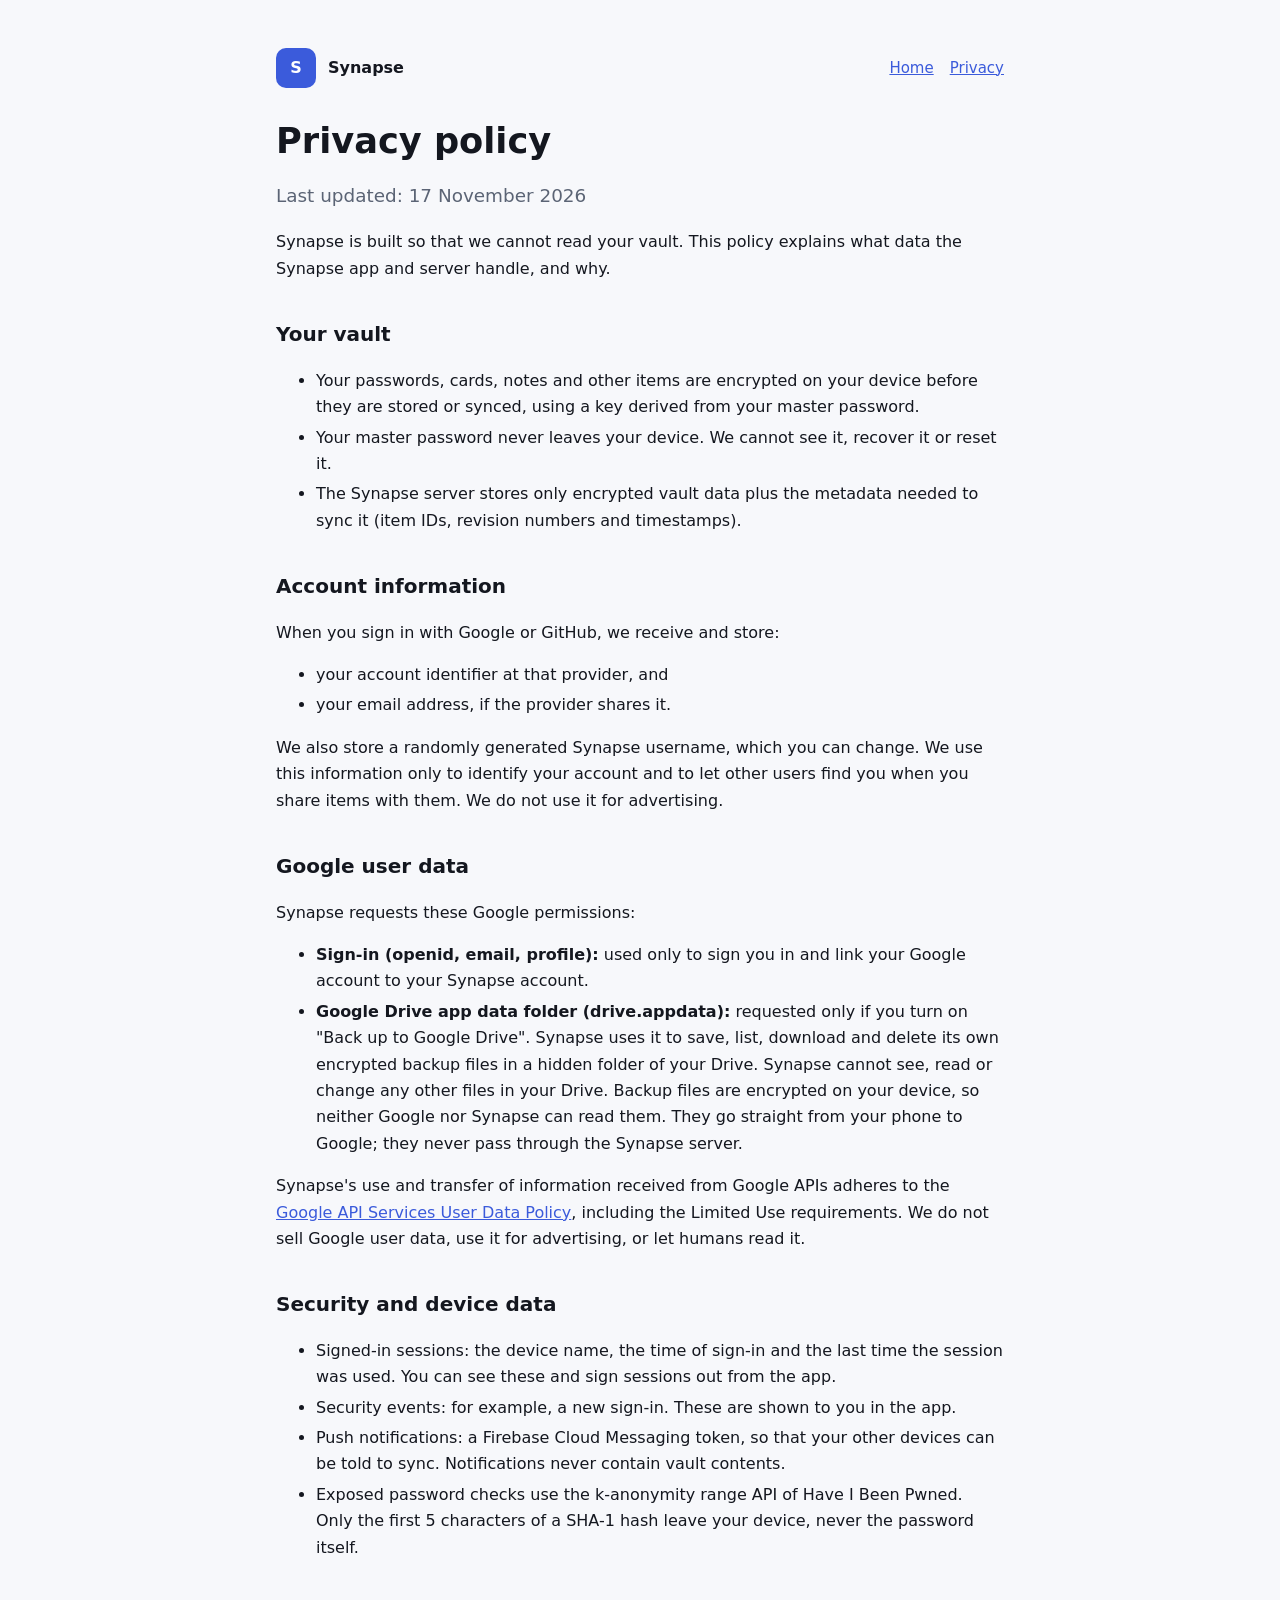
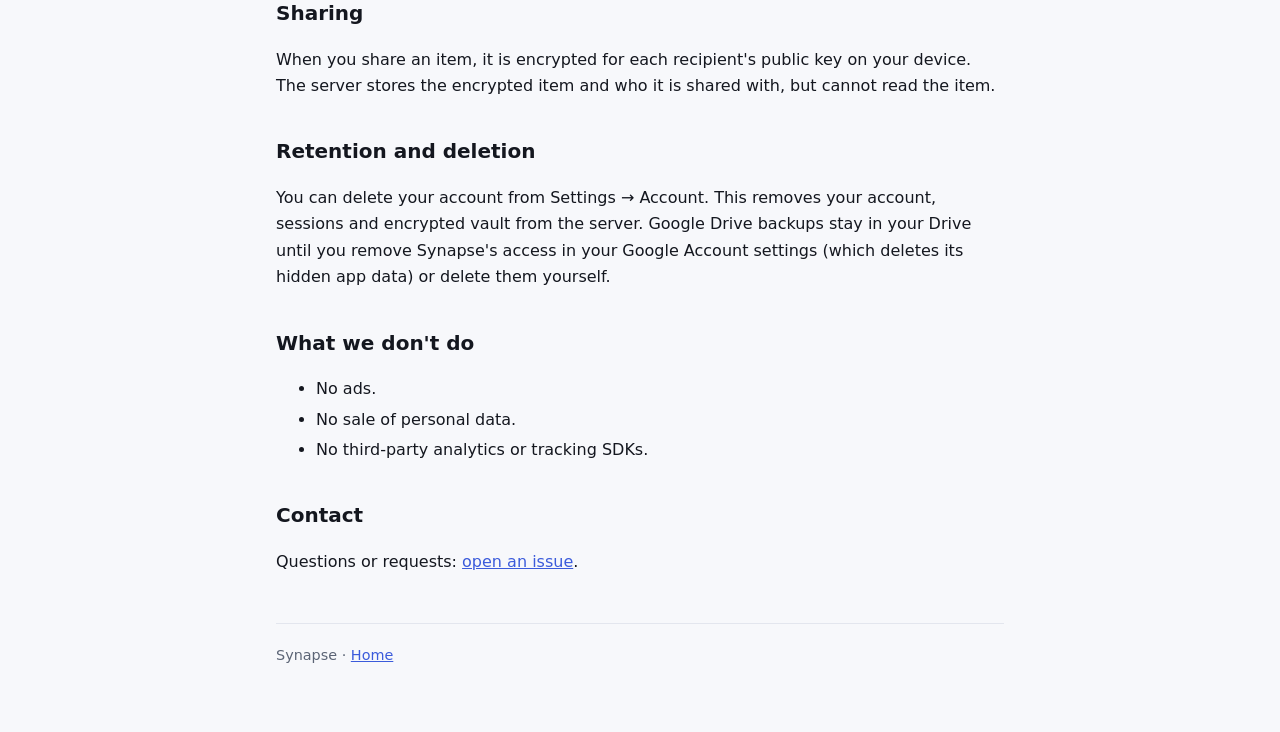
==== privacy.html @ 51a91ef7 "Synapse homepage and privacy policy" ====
<!doctype html><html lang="en"><head><meta charset="utf-8"><meta name="viewport" content="width=device-width,initial-scale=1">
<title>Synapse Privacy Policy</title><meta name="description" content="How Synapse handles your data.">
<link rel="stylesheet" href="style.css"></head><body><main>
<header><div class="logo">S</div><strong>Synapse</strong><nav><a href="./">Home</a><a href="privacy.html">Privacy</a></nav></header>
<h1>Privacy policy</h1>
<p class="lead">Last updated: 17 November 2026</p>
<p>Synapse is built so that we cannot read your vault. This policy explains what data the Synapse app and server handle, and why.</p>

<h2>Your vault</h2>
<ul>
<li>Your passwords, cards, notes and other items are encrypted on your device before they are stored or synced, using a key derived from your master password.</li>
<li>Your master password never leaves your device. We cannot see it, recover it or reset it.</li>
<li>The Synapse server stores only encrypted vault data plus the metadata needed to sync it (item IDs, revision numbers and timestamps).</li>
</ul>

<h2>Account information</h2>
<p>When you sign in with Google or GitHub, we receive and store:</p>
<ul>
<li>your account identifier at that provider, and</li>
<li>your email address, if the provider shares it.</li>
</ul>
<p>We also store a randomly generated Synapse username, which you can change. We use this information only to identify your account and to let other users find you when you share items with them. We do not use it for advertising.</p>

<h2>Google user data</h2>
<p>Synapse requests these Google permissions:</p>
<ul>
<li><strong>Sign-in (openid, email, profile):</strong> used only to sign you in and link your Google account to your Synapse account.</li>
<li><strong>Google Drive app data folder (drive.appdata):</strong> requested only if you turn on "Back up to Google Drive". Synapse uses it to save, list, download and delete its own encrypted backup files in a hidden folder of your Drive. Synapse cannot see, read or change any other files in your Drive. Backup files are encrypted on your device, so neither Google nor Synapse can read them. They go straight from your phone to Google; they never pass through the Synapse server.</li>
</ul>
<p>Synapse's use and transfer of information received from Google APIs adheres to the <a href="https://developers.google.com/terms/api-services-user-data-policy">Google API Services User Data Policy</a>, including the Limited Use requirements. We do not sell Google user data, use it for advertising, or let humans read it.</p>

<h2>Security and device data</h2>
<ul>
<li>Signed-in sessions: the device name, the time of sign-in and the last time the session was used. You can see these and sign sessions out from the app.</li>
<li>Security events: for example, a new sign-in. These are shown to you in the app.</li>
<li>Push notifications: a Firebase Cloud Messaging token, so that your other devices can be told to sync. Notifications never contain vault contents.</li>
<li>Exposed password checks use the k-anonymity range API of Have I Been Pwned. Only the first 5 characters of a SHA-1 hash leave your device, never the password itself.</li>
</ul>

<h2>Sharing</h2>
<p>When you share an item, it is encrypted for each recipient's public key on your device. The server stores the encrypted item and who it is shared with, but cannot read the item.</p>

<h2>Retention and deletion</h2>
<p>You can delete your account from Settings → Account. This removes your account, sessions and encrypted vault from the server. Google Drive backups stay in your Drive until you remove Synapse's access in your Google Account settings (which deletes its hidden app data) or delete them yourself.</p>

<h2>What we don't do</h2>
<ul>
<li>No ads.</li>
<li>No sale of personal data.</li>
<li>No third-party analytics or tracking SDKs.</li>
</ul>

<h2>Contact</h2>
<p>Questions or requests: <a href="https://github.com/anuragjh/synapse-app/issues">open an issue</a>.</p>
<footer>Synapse · <a href="./">Home</a></footer>
</main></body></html>
---- style.css ----
:root{--bg:#f7f8fb;--fg:#14171f;--muted:#5b6475;--card:#fff;--line:#e3e6ee;--accent:#3b5bdb}
@media (prefers-color-scheme:dark){:root{--bg:#0f1218;--fg:#e8ebf2;--muted:#9aa3b5;--card:#171b23;--line:#262c38;--accent:#91a7ff}}
*{box-sizing:border-box}body{margin:0;background:var(--bg);color:var(--fg);font:16px/1.65 system-ui,-apple-system,"Segoe UI",Roboto,sans-serif}
main{max-width:760px;margin:0 auto;padding:48px 16px 64px}a{color:var(--accent)}
header{display:flex;align-items:center;gap:12px;margin-bottom:32px}header .logo{width:40px;height:40px;border-radius:10px;background:var(--accent);color:#fff;display:grid;place-items:center;font-weight:700}
header nav{margin-left:auto;display:flex;gap:16px;font-size:15px}
h1{font-size:2.2rem;line-height:1.2;margin:0 0 12px}h2{margin-top:36px;font-size:1.25rem}
.lead{font-size:1.15rem;color:var(--muted)}.grid{display:grid;grid-template-columns:repeat(auto-fit,minmax(220px,1fr));gap:12px;margin:28px 0}
.card{background:var(--card);border:1px solid var(--line);border-radius:14px;padding:18px}.card h3{margin:0 0 6px;font-size:1rem}.card p{margin:0;color:var(--muted);font-size:.95rem}
footer{margin-top:48px;padding-top:20px;border-top:1px solid var(--line);color:var(--muted);font-size:.9rem}
li{margin:4px 0}
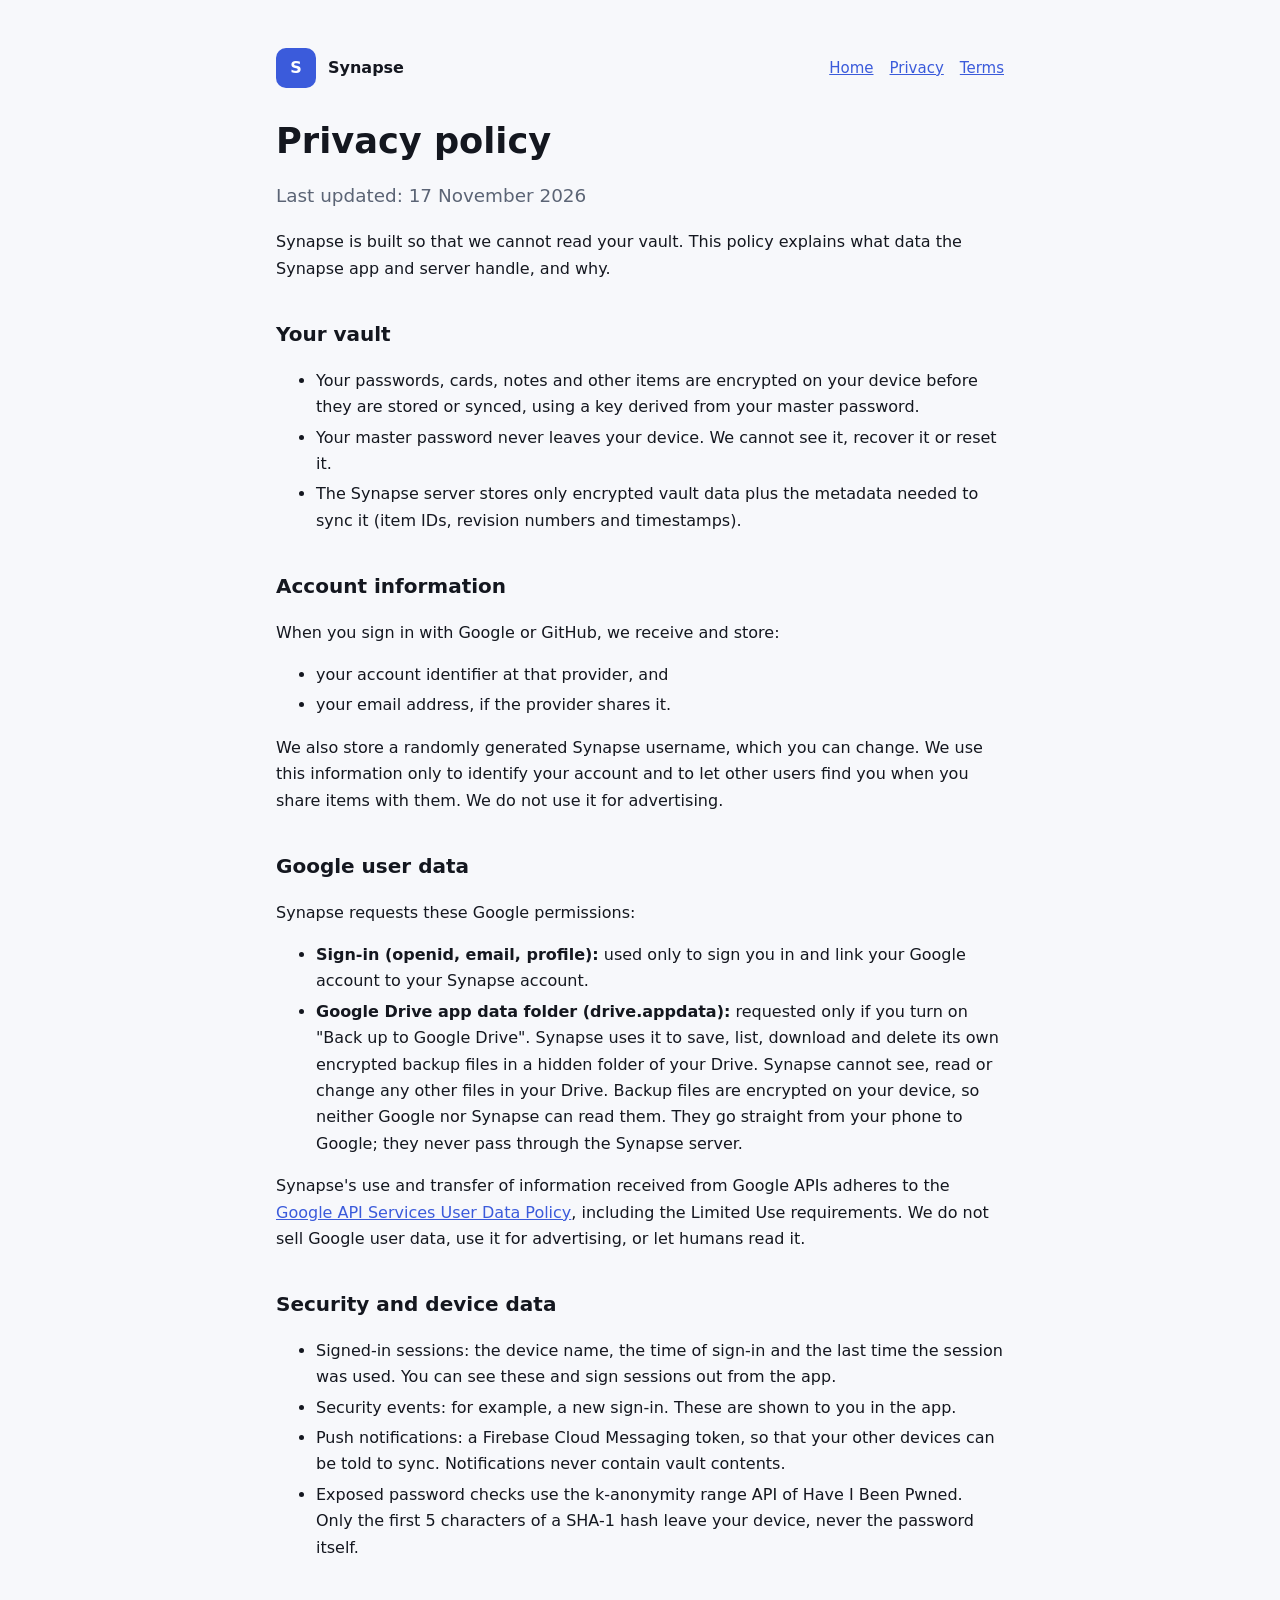
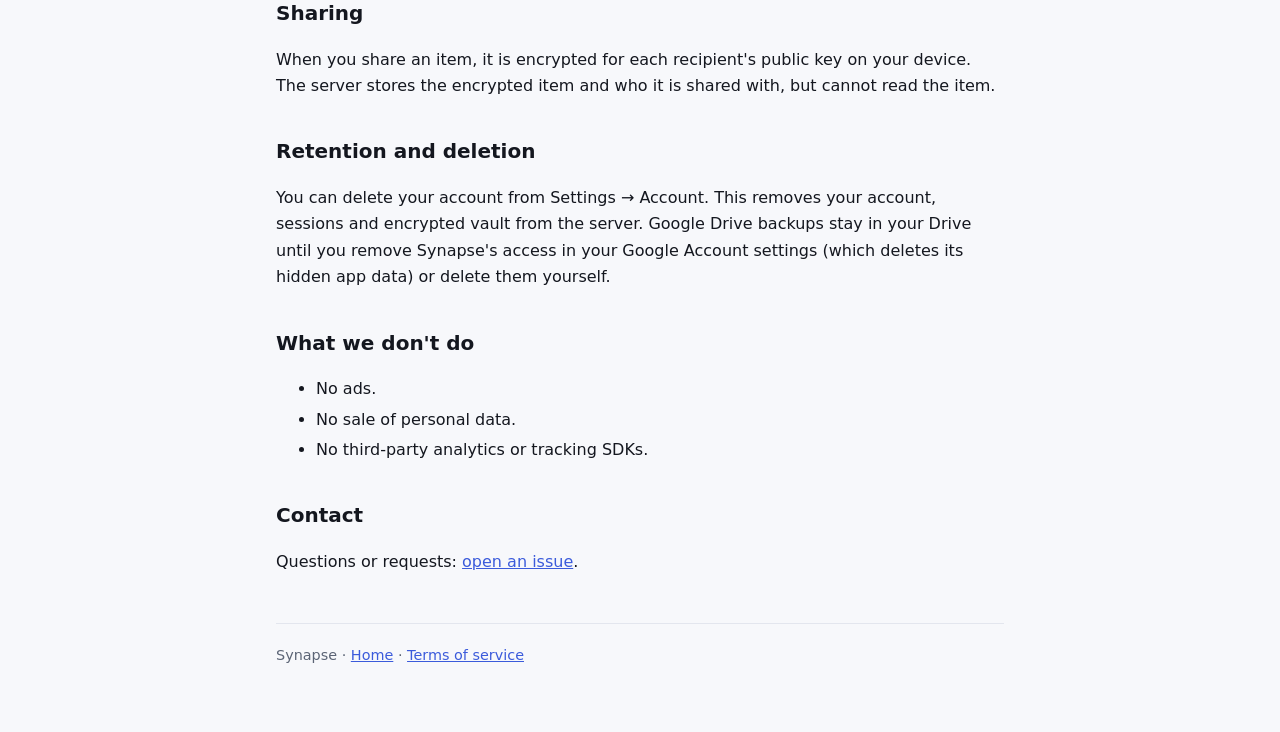
==== commit 20ca3d8f: "Add terms of service" ====
--- a/privacy.html
+++ b/privacy.html
@@ -1,7 +1,7 @@
 <!doctype html><html lang="en"><head><meta charset="utf-8"><meta name="viewport" content="width=device-width,initial-scale=1">
 <title>Synapse Privacy Policy</title><meta name="description" content="How Synapse handles your data.">
 <link rel="stylesheet" href="style.css"></head><body><main>
-<header><div class="logo">S</div><strong>Synapse</strong><nav><a href="./">Home</a><a href="privacy.html">Privacy</a></nav></header>
+<header><div class="logo">S</div><strong>Synapse</strong><nav><a href="./">Home</a><a href="privacy.html">Privacy</a><a href="terms.html">Terms</a></nav></header>
 <h1>Privacy policy</h1>
 <p class="lead">Last updated: 17 November 2026</p>
 <p>Synapse is built so that we cannot read your vault. This policy explains what data the Synapse app and server handle, and why.</p>
@@ -52,5 +52,5 @@
 
 <h2>Contact</h2>
 <p>Questions or requests: <a href="https://github.com/anuragjh/synapse-app/issues">open an issue</a>.</p>
-<footer>Synapse · <a href="./">Home</a></footer>
+<footer>Synapse · <a href="./">Home</a> · <a href="terms.html">Terms of service</a></footer>
 </main></body></html>
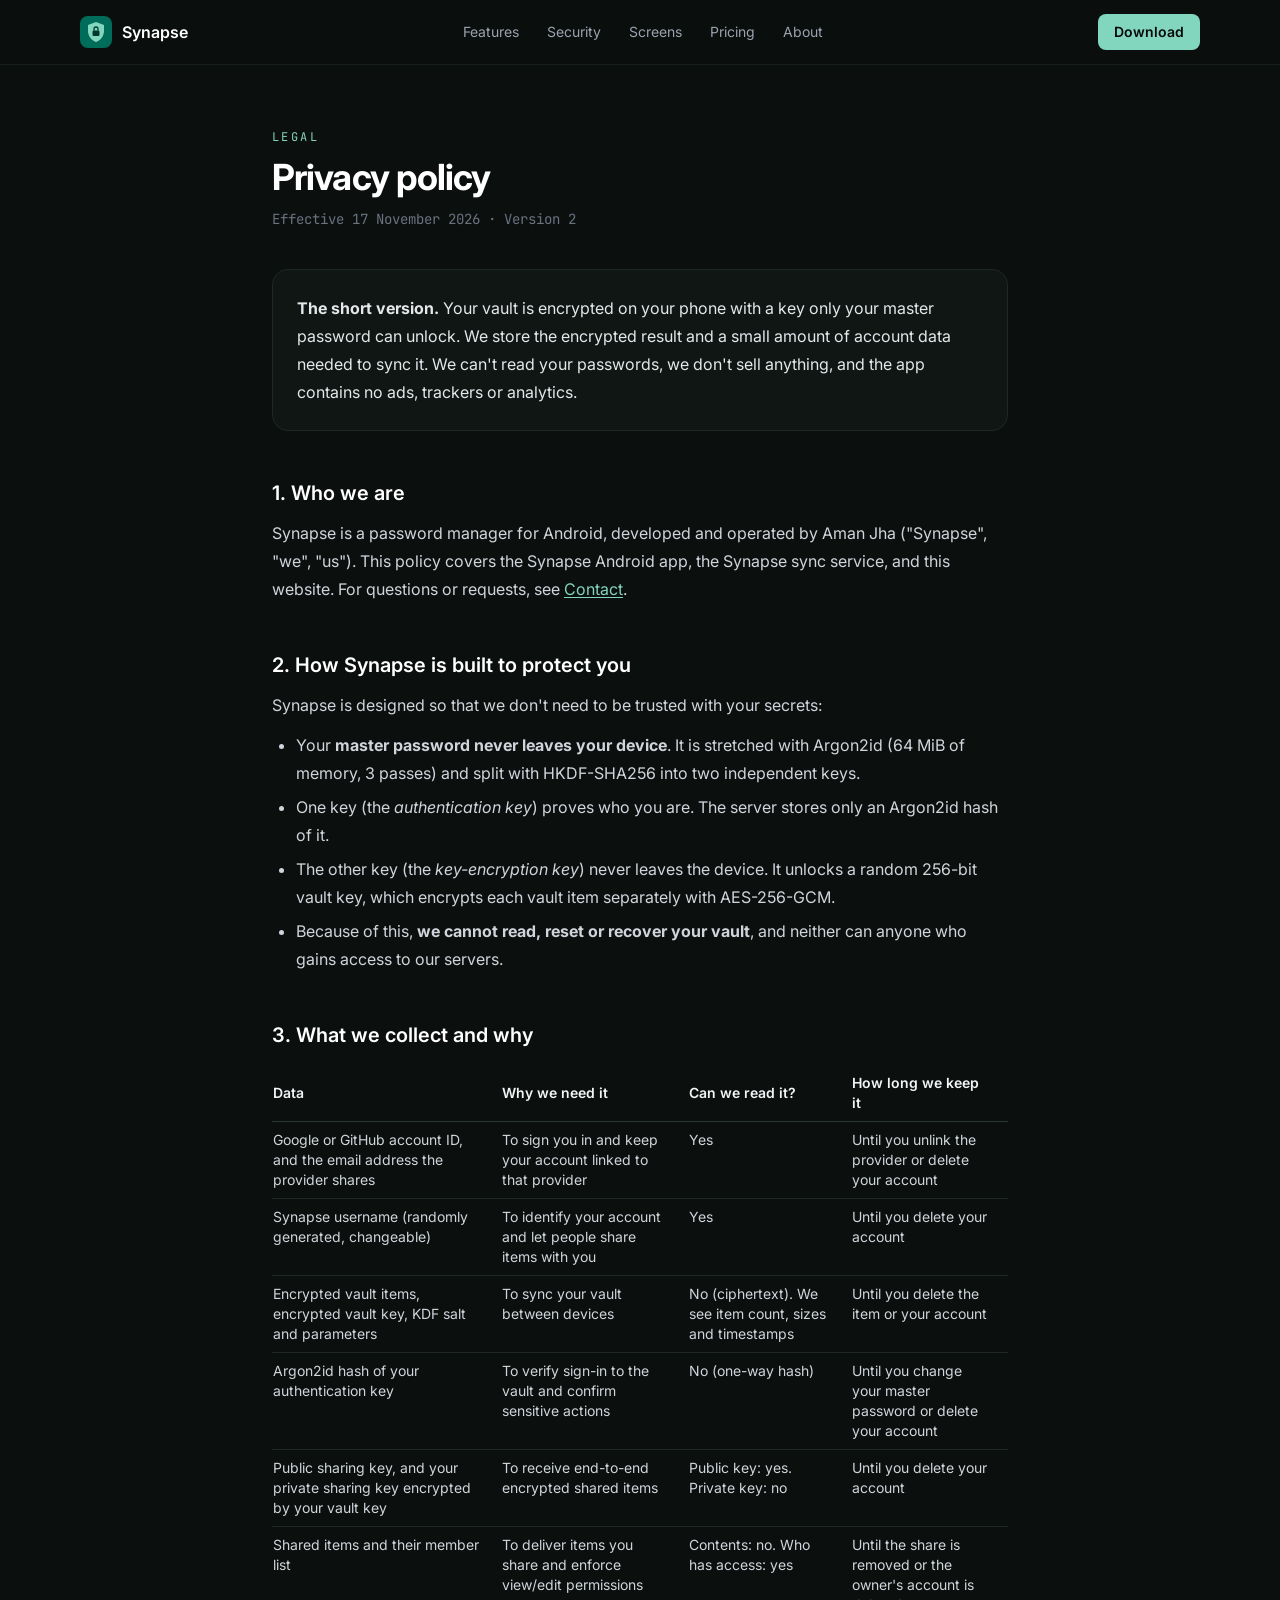
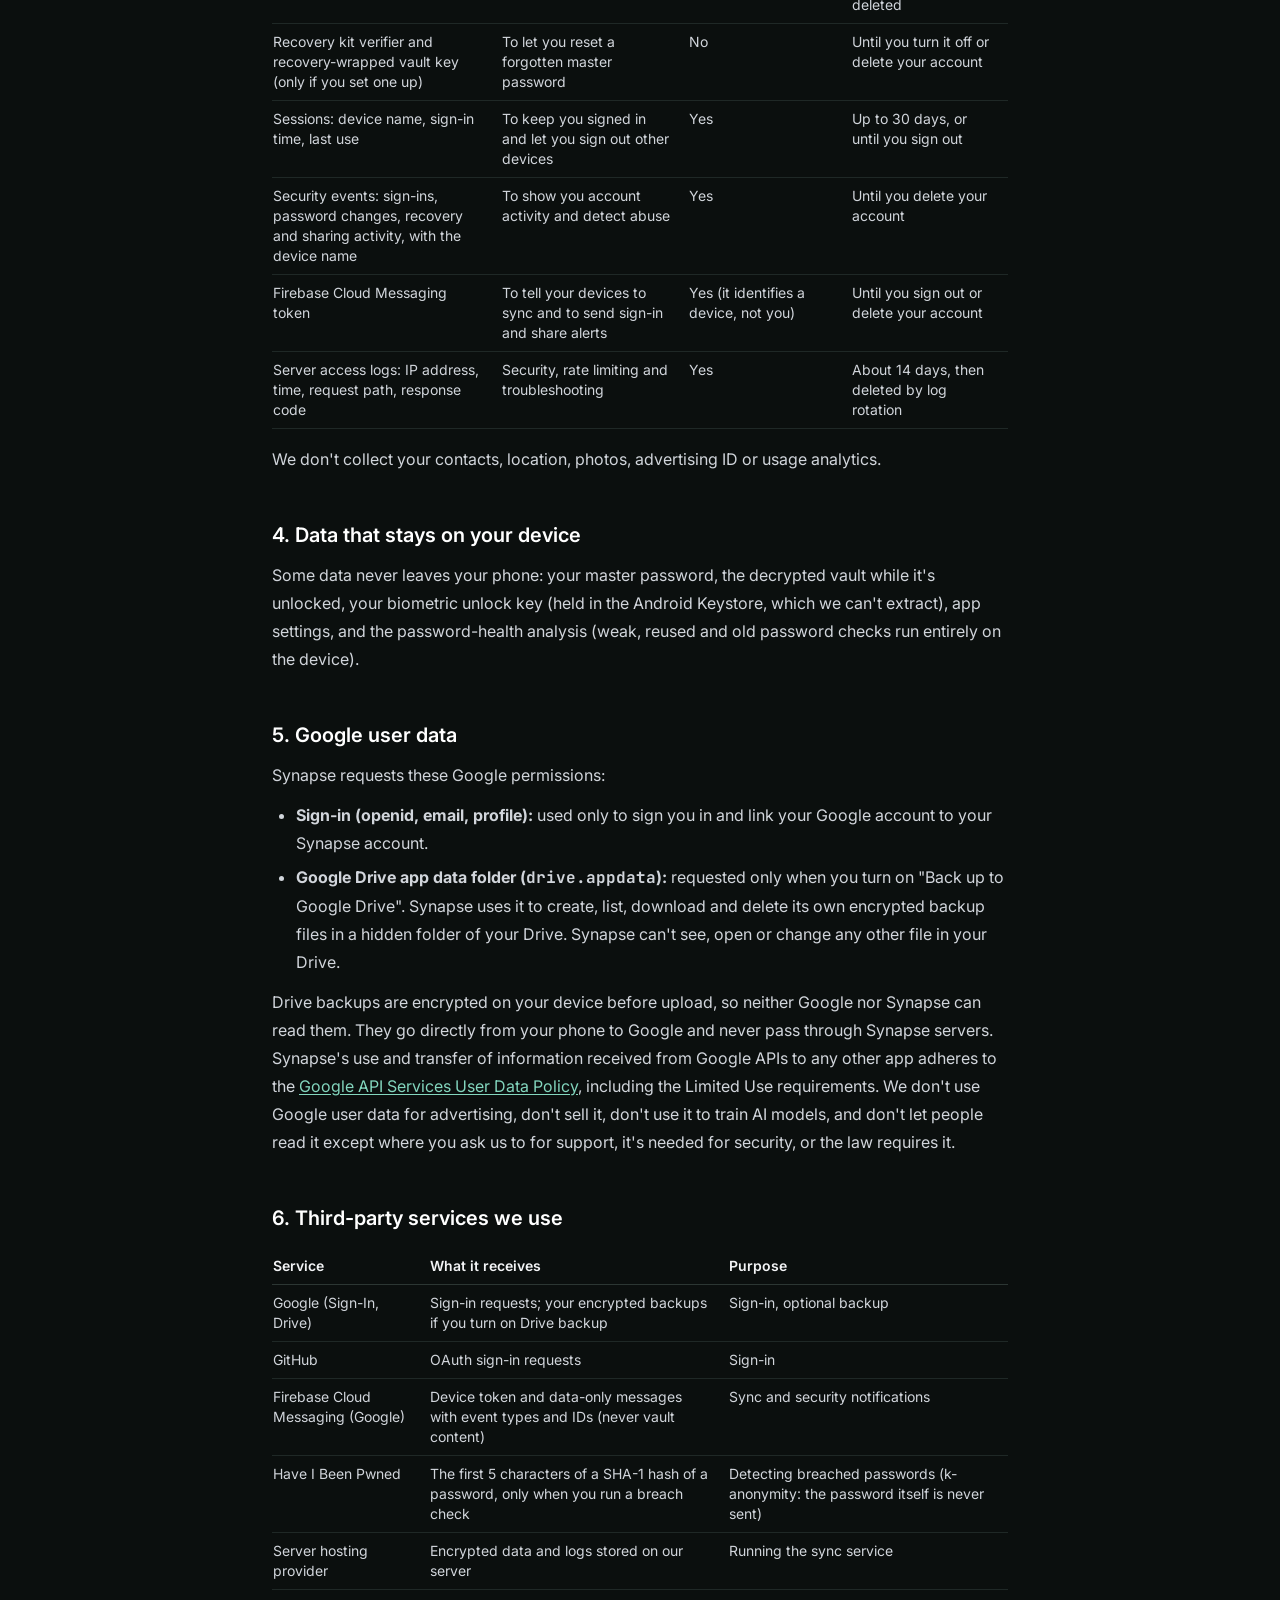
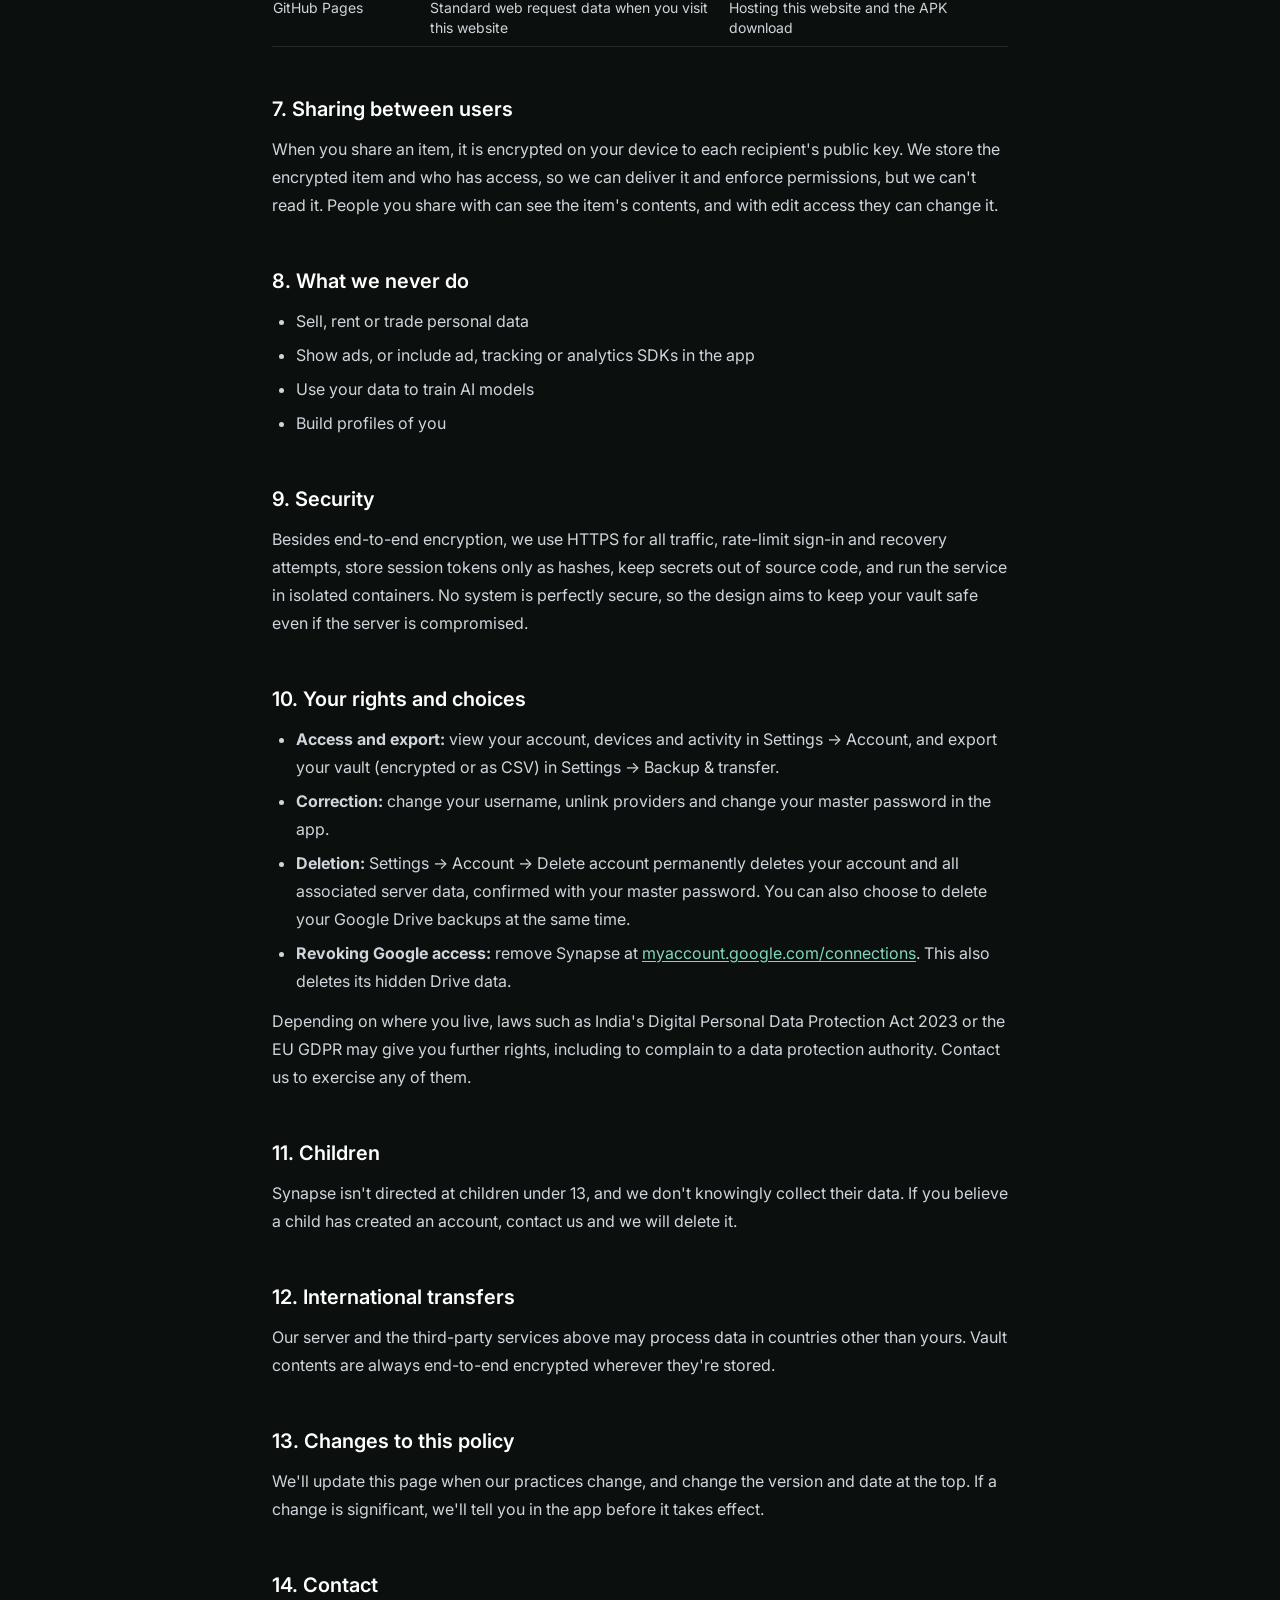
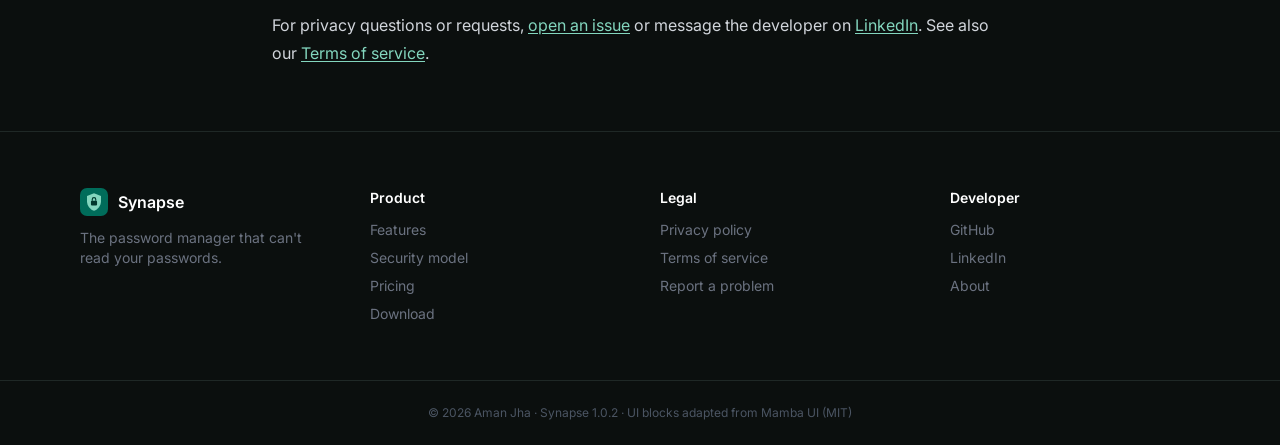
==== commit 46116790: "Redesign site: features, security model, screenshots, pricing, about; detailed privacy and terms" ====
--- a/privacy.html
+++ b/privacy.html
@@ -1,56 +1,153 @@
-<!doctype html><html lang="en"><head><meta charset="utf-8"><meta name="viewport" content="width=device-width,initial-scale=1">
-<title>Synapse Privacy Policy</title><meta name="description" content="How Synapse handles your data.">
-<link rel="stylesheet" href="style.css"></head><body><main>
-<header><div class="logo">S</div><strong>Synapse</strong><nav><a href="./">Home</a><a href="privacy.html">Privacy</a><a href="terms.html">Terms</a></nav></header>
-<h1>Privacy policy</h1>
-<p class="lead">Last updated: 17 November 2026</p>
-<p>Synapse is built so that we cannot read your vault. This policy explains what data the Synapse app and server handle, and why.</p>
+<!doctype html>
+<html lang="en" class="scroll-smooth">
+<head>
+<meta charset="utf-8">
+<meta name="viewport" content="width=device-width,initial-scale=1">
+<title>Privacy policy · Synapse</title>
+<meta name="description" content="How the Synapse password manager handles your data: what we store, what we can never see, Google user data, retention and your rights.">
+<meta property="og:title" content="Synapse password manager">
+<meta property="og:description" content="Zero-knowledge, end-to-end encrypted, and free. Your vault is locked with a key only you hold.">
+<meta property="og:image" content="https://anuragjh.github.io/synapse-app/assets/screens/home-dark.webp">
+<meta name="theme-color" content="#0b0f0e">
+<link rel="icon" href="assets/favicon.svg" type="image/svg+xml">
+<link rel="preconnect" href="https://fonts.googleapis.com"><link rel="preconnect" href="https://fonts.gstatic.com" crossorigin>
+<link href="https://fonts.googleapis.com/css2?family=Inter:wght@400;500;600;700;800&family=JetBrains+Mono:wght@400;500&display=swap" rel="stylesheet">
+<link rel="stylesheet" href="assets/site.css">
+</head>
+<body class="bg-ink-900 text-gray-200 font-sans antialiased">
+<!-- Header -->
+<header class="sticky top-0 z-40 border-b border-ink-700/70 bg-ink-900/85 backdrop-blur">
+  <div class="mx-auto flex h-16 max-w-6xl items-center justify-between px-4">
+    <a href="./" class="flex items-center gap-2.5 font-semibold text-white">
+      <img src="assets/favicon.svg" alt="" class="h-8 w-8"> Synapse
+    </a>
+    <nav class="hidden items-center gap-7 text-sm text-gray-400 md:flex">
+      <a href="./#features" class="hover:text-white">Features</a>
+      <a href="./#security" class="hover:text-white">Security</a>
+      <a href="./#screens" class="hover:text-white">Screens</a>
+      <a href="./#pricing" class="hover:text-white">Pricing</a>
+      <a href="./#about" class="hover:text-white">About</a>
+    </nav>
+    <a href="./#download" class="rounded-lg bg-brand-300 px-4 py-2 text-sm font-semibold text-ink-950 hover:bg-brand-200">Download</a>
+  </div>
+</header>
+<main class="mx-auto max-w-3xl px-4 py-16">
+<!-- title: Privacy policy · Synapse -->
+<!-- description: How the Synapse password manager handles your data: what we store, what we can never see, Google user data, retention and your rights. -->
+<p class="eyebrow">Legal</p>
+<h1 class="mt-3 text-4xl font-bold tracking-tight text-white">Privacy policy</h1>
+<p class="mt-3 font-mono text-sm text-gray-500">Effective 17 November 2026 · Version 2</p>
 
-<h2>Your vault</h2>
+<div class="prose-legal">
+<div class="card mt-10 p-6">
+<p class="!text-gray-200"><strong>The short version.</strong> Your vault is encrypted on your phone with a key only your master password can unlock. We store the encrypted result and a small amount of account data needed to sync it. We can't read your passwords, we don't sell anything, and the app contains no ads, trackers or analytics.</p>
+</div>
+
+<h2>1. Who we are</h2>
+<p>Synapse is a password manager for Android, developed and operated by Aman Jha ("Synapse", "we", "us"). This policy covers the Synapse Android app, the Synapse sync service, and this website. For questions or requests, see <a href="#contact">Contact</a>.</p>
+
+<h2>2. How Synapse is built to protect you</h2>
+<p>Synapse is designed so that we don't need to be trusted with your secrets:</p>
 <ul>
-<li>Your passwords, cards, notes and other items are encrypted on your device before they are stored or synced, using a key derived from your master password.</li>
-<li>Your master password never leaves your device. We cannot see it, recover it or reset it.</li>
-<li>The Synapse server stores only encrypted vault data plus the metadata needed to sync it (item IDs, revision numbers and timestamps).</li>
+<li>Your <strong>master password never leaves your device</strong>. It is stretched with Argon2id (64 MiB of memory, 3 passes) and split with HKDF-SHA256 into two independent keys.</li>
+<li>One key (the <em>authentication key</em>) proves who you are. The server stores only an Argon2id hash of it.</li>
+<li>The other key (the <em>key-encryption key</em>) never leaves the device. It unlocks a random 256-bit vault key, which encrypts each vault item separately with AES-256-GCM.</li>
+<li>Because of this, <strong>we cannot read, reset or recover your vault</strong>, and neither can anyone who gains access to our servers.</li>
 </ul>
 
-<h2>Account information</h2>
-<p>When you sign in with Google or GitHub, we receive and store:</p>
-<ul>
-<li>your account identifier at that provider, and</li>
-<li>your email address, if the provider shares it.</li>
-</ul>
-<p>We also store a randomly generated Synapse username, which you can change. We use this information only to identify your account and to let other users find you when you share items with them. We do not use it for advertising.</p>
+<h2>3. What we collect and why</h2>
+<table>
+<thead><tr><th>Data</th><th>Why we need it</th><th>Can we read it?</th><th>How long we keep it</th></tr></thead>
+<tbody>
+<tr><td>Google or GitHub account ID, and the email address the provider shares</td><td>To sign you in and keep your account linked to that provider</td><td>Yes</td><td>Until you unlink the provider or delete your account</td></tr>
+<tr><td>Synapse username (randomly generated, changeable)</td><td>To identify your account and let people share items with you</td><td>Yes</td><td>Until you delete your account</td></tr>
+<tr><td>Encrypted vault items, encrypted vault key, KDF salt and parameters</td><td>To sync your vault between devices</td><td>No (ciphertext). We see item count, sizes and timestamps</td><td>Until you delete the item or your account</td></tr>
+<tr><td>Argon2id hash of your authentication key</td><td>To verify sign-in to the vault and confirm sensitive actions</td><td>No (one-way hash)</td><td>Until you change your master password or delete your account</td></tr>
+<tr><td>Public sharing key, and your private sharing key encrypted by your vault key</td><td>To receive end-to-end encrypted shared items</td><td>Public key: yes. Private key: no</td><td>Until you delete your account</td></tr>
+<tr><td>Shared items and their member list</td><td>To deliver items you share and enforce view/edit permissions</td><td>Contents: no. Who has access: yes</td><td>Until the share is removed or the owner's account is deleted</td></tr>
+<tr><td>Recovery kit verifier and recovery-wrapped vault key (only if you set one up)</td><td>To let you reset a forgotten master password</td><td>No</td><td>Until you turn it off or delete your account</td></tr>
+<tr><td>Sessions: device name, sign-in time, last use</td><td>To keep you signed in and let you sign out other devices</td><td>Yes</td><td>Up to 30 days, or until you sign out</td></tr>
+<tr><td>Security events: sign-ins, password changes, recovery and sharing activity, with the device name</td><td>To show you account activity and detect abuse</td><td>Yes</td><td>Until you delete your account</td></tr>
+<tr><td>Firebase Cloud Messaging token</td><td>To tell your devices to sync and to send sign-in and share alerts</td><td>Yes (it identifies a device, not you)</td><td>Until you sign out or delete your account</td></tr>
+<tr><td>Server access logs: IP address, time, request path, response code</td><td>Security, rate limiting and troubleshooting</td><td>Yes</td><td>About 14 days, then deleted by log rotation</td></tr>
+</tbody>
+</table>
+<p>We don't collect your contacts, location, photos, advertising ID or usage analytics.</p>
 
-<h2>Google user data</h2>
+<h2>4. Data that stays on your device</h2>
+<p>Some data never leaves your phone: your master password, the decrypted vault while it's unlocked, your biometric unlock key (held in the Android Keystore, which we can't extract), app settings, and the password-health analysis (weak, reused and old password checks run entirely on the device).</p>
+
+<h2>5. Google user data</h2>
 <p>Synapse requests these Google permissions:</p>
 <ul>
 <li><strong>Sign-in (openid, email, profile):</strong> used only to sign you in and link your Google account to your Synapse account.</li>
-<li><strong>Google Drive app data folder (drive.appdata):</strong> requested only if you turn on "Back up to Google Drive". Synapse uses it to save, list, download and delete its own encrypted backup files in a hidden folder of your Drive. Synapse cannot see, read or change any other files in your Drive. Backup files are encrypted on your device, so neither Google nor Synapse can read them. They go straight from your phone to Google; they never pass through the Synapse server.</li>
+<li><strong>Google Drive app data folder (<code>drive.appdata</code>):</strong> requested only when you turn on "Back up to Google Drive". Synapse uses it to create, list, download and delete its own encrypted backup files in a hidden folder of your Drive. Synapse can't see, open or change any other file in your Drive.</li>
 </ul>
-<p>Synapse's use and transfer of information received from Google APIs adheres to the <a href="https://developers.google.com/terms/api-services-user-data-policy">Google API Services User Data Policy</a>, including the Limited Use requirements. We do not sell Google user data, use it for advertising, or let humans read it.</p>
+<p>Drive backups are encrypted on your device before upload, so neither Google nor Synapse can read them. They go directly from your phone to Google and never pass through Synapse servers.</p>
+<p>Synapse's use and transfer of information received from Google APIs to any other app adheres to the <a href="https://developers.google.com/terms/api-services-user-data-policy">Google API Services User Data Policy</a>, including the Limited Use requirements. We don't use Google user data for advertising, don't sell it, don't use it to train AI models, and don't let people read it except where you ask us to for support, it's needed for security, or the law requires it.</p>
 
-<h2>Security and device data</h2>
+<h2>6. Third-party services we use</h2>
+<table>
+<thead><tr><th>Service</th><th>What it receives</th><th>Purpose</th></tr></thead>
+<tbody>
+<tr><td>Google (Sign-In, Drive)</td><td>Sign-in requests; your encrypted backups if you turn on Drive backup</td><td>Sign-in, optional backup</td></tr>
+<tr><td>GitHub</td><td>OAuth sign-in requests</td><td>Sign-in</td></tr>
+<tr><td>Firebase Cloud Messaging (Google)</td><td>Device token and data-only messages with event types and IDs (never vault content)</td><td>Sync and security notifications</td></tr>
+<tr><td>Have I Been Pwned</td><td>The first 5 characters of a SHA-1 hash of a password, only when you run a breach check</td><td>Detecting breached passwords (k-anonymity: the password itself is never sent)</td></tr>
+<tr><td>Server hosting provider</td><td>Encrypted data and logs stored on our server</td><td>Running the sync service</td></tr>
+<tr><td>GitHub Pages</td><td>Standard web request data when you visit this website</td><td>Hosting this website and the APK download</td></tr>
+</tbody>
+</table>
+
+<h2>7. Sharing between users</h2>
+<p>When you share an item, it is encrypted on your device to each recipient's public key. We store the encrypted item and who has access, so we can deliver it and enforce permissions, but we can't read it. People you share with can see the item's contents, and with edit access they can change it.</p>
+
+<h2>8. What we never do</h2>
 <ul>
-<li>Signed-in sessions: the device name, the time of sign-in and the last time the session was used. You can see these and sign sessions out from the app.</li>
-<li>Security events: for example, a new sign-in. These are shown to you in the app.</li>
-<li>Push notifications: a Firebase Cloud Messaging token, so that your other devices can be told to sync. Notifications never contain vault contents.</li>
-<li>Exposed password checks use the k-anonymity range API of Have I Been Pwned. Only the first 5 characters of a SHA-1 hash leave your device, never the password itself.</li>
+<li>Sell, rent or trade personal data</li>
+<li>Show ads, or include ad, tracking or analytics SDKs in the app</li>
+<li>Use your data to train AI models</li>
+<li>Build profiles of you</li>
 </ul>
 
-<h2>Sharing</h2>
-<p>When you share an item, it is encrypted for each recipient's public key on your device. The server stores the encrypted item and who it is shared with, but cannot read the item.</p>
+<h2>9. Security</h2>
+<p>Besides end-to-end encryption, we use HTTPS for all traffic, rate-limit sign-in and recovery attempts, store session tokens only as hashes, keep secrets out of source code, and run the service in isolated containers. No system is perfectly secure, so the design aims to keep your vault safe even if the server is compromised.</p>
 
-<h2>Retention and deletion</h2>
-<p>You can delete your account from Settings → Account. This removes your account, sessions and encrypted vault from the server. Google Drive backups stay in your Drive until you remove Synapse's access in your Google Account settings (which deletes its hidden app data) or delete them yourself.</p>
+<h2>10. Your rights and choices</h2>
+<ul>
+<li><strong>Access and export:</strong> view your account, devices and activity in Settings → Account, and export your vault (encrypted or as CSV) in Settings → Backup &amp; transfer.</li>
+<li><strong>Correction:</strong> change your username, unlink providers and change your master password in the app.</li>
+<li><strong>Deletion:</strong> Settings → Account → Delete account permanently deletes your account and all associated server data, confirmed with your master password. You can also choose to delete your Google Drive backups at the same time.</li>
+<li><strong>Revoking Google access:</strong> remove Synapse at <a href="https://myaccount.google.com/connections">myaccount.google.com/connections</a>. This also deletes its hidden Drive data.</li>
+</ul>
+<p>Depending on where you live, laws such as India's Digital Personal Data Protection Act 2023 or the EU GDPR may give you further rights, including to complain to a data protection authority. Contact us to exercise any of them.</p>
 
-<h2>What we don't do</h2>
-<ul>
-<li>No ads.</li>
-<li>No sale of personal data.</li>
-<li>No third-party analytics or tracking SDKs.</li>
-</ul>
+<h2>11. Children</h2>
+<p>Synapse isn't directed at children under 13, and we don't knowingly collect their data. If you believe a child has created an account, contact us and we will delete it.</p>
 
-<h2>Contact</h2>
-<p>Questions or requests: <a href="https://github.com/anuragjh/synapse-app/issues">open an issue</a>.</p>
-<footer>Synapse · <a href="./">Home</a> · <a href="terms.html">Terms of service</a></footer>
-</main></body></html>
+<h2>12. International transfers</h2>
+<p>Our server and the third-party services above may process data in countries other than yours. Vault contents are always end-to-end encrypted wherever they're stored.</p>
+
+<h2>13. Changes to this policy</h2>
+<p>We'll update this page when our practices change, and change the version and date at the top. If a change is significant, we'll tell you in the app before it takes effect.</p>
+
+<h2 id="contact">14. Contact</h2>
+<p>For privacy questions or requests, <a href="https://github.com/anuragjh/synapse-app/issues">open an issue</a> or message the developer on <a href="https://www.linkedin.com/in/aman-jha-393468318/">LinkedIn</a>. See also our <a href="terms.html">Terms of service</a>.</p>
+</div>
+
+</main>
+<!-- Footer -->
+<footer class="border-t border-ink-700">
+  <div class="mx-auto grid max-w-6xl gap-10 px-4 py-14 sm:grid-cols-2 lg:grid-cols-4">
+    <div>
+      <a href="./" class="flex items-center gap-2.5 font-semibold text-white"><img src="assets/favicon.svg" alt="" class="h-7 w-7"> Synapse</a>
+      <p class="mt-3 text-sm text-gray-500">The password manager that can't read your passwords.</p>
+    </div>
+    <div><h3 class="text-sm font-semibold text-white">Product</h3><ul class="mt-3 space-y-2 text-sm text-gray-500"><li><a href="./#features" class="hover:text-gray-200">Features</a></li><li><a href="./#security" class="hover:text-gray-200">Security model</a></li><li><a href="./#pricing" class="hover:text-gray-200">Pricing</a></li><li><a href="./#download" class="hover:text-gray-200">Download</a></li></ul></div>
+    <div><h3 class="text-sm font-semibold text-white">Legal</h3><ul class="mt-3 space-y-2 text-sm text-gray-500"><li><a href="privacy.html" class="hover:text-gray-200">Privacy policy</a></li><li><a href="terms.html" class="hover:text-gray-200">Terms of service</a></li><li><a href="https://github.com/anuragjh/synapse-app/issues" class="hover:text-gray-200">Report a problem</a></li></ul></div>
+    <div><h3 class="text-sm font-semibold text-white">Developer</h3><ul class="mt-3 space-y-2 text-sm text-gray-500"><li><a href="https://github.com/anuragjh" class="hover:text-gray-200">GitHub</a></li><li><a href="https://www.linkedin.com/in/aman-jha-393468318/" class="hover:text-gray-200">LinkedIn</a></li><li><a href="./#about" class="hover:text-gray-200">About</a></li></ul></div>
+  </div>
+  <div class="border-t border-ink-700 py-6 text-center text-xs text-gray-600">© 2026 Aman Jha · Synapse 1.0.2 · UI blocks adapted from <a href="https://mambaui.com" class="hover:text-gray-400">Mamba UI</a> (MIT)</div>
+</footer>
+</body>
+</html>
--- a/assets/site.css
+++ b/assets/site.css
@@ -0,0 +1 @@
+*,:after,:before{--tw-border-spacing-x:0;--tw-border-spacing-y:0;--tw-translate-x:0;--tw-translate-y:0;--tw-rotate:0;--tw-skew-x:0;--tw-skew-y:0;--tw-scale-x:1;--tw-scale-y:1;--tw-pan-x: ;--tw-pan-y: ;--tw-pinch-zoom: ;--tw-scroll-snap-strictness:proximity;--tw-gradient-from-position: ;--tw-gradient-via-position: ;--tw-gradient-to-position: ;--tw-ordinal: ;--tw-slashed-zero: ;--tw-numeric-figure: ;--tw-numeric-spacing: ;--tw-numeric-fraction: ;--tw-ring-inset: ;--tw-ring-offset-width:0px;--tw-ring-offset-color:#fff;--tw-ring-color:rgba(59,130,246,.5);--tw-ring-offset-shadow:0 0 #0000;--tw-ring-shadow:0 0 #0000;--tw-shadow:0 0 #0000;--tw-shadow-colored:0 0 #0000;--tw-blur: ;--tw-brightness: ;--tw-contrast: ;--tw-grayscale: ;--tw-hue-rotate: ;--tw-invert: ;--tw-saturate: ;--tw-sepia: ;--tw-drop-shadow: ;--tw-backdrop-blur: ;--tw-backdrop-brightness: ;--tw-backdrop-contrast: ;--tw-backdrop-grayscale: ;--tw-backdrop-hue-rotate: ;--tw-backdrop-invert: ;--tw-backdrop-opacity: ;--tw-backdrop-saturate: ;--tw-backdrop-sepia: ;--tw-contain-size: ;--tw-contain-layout: ;--tw-contain-paint: ;--tw-contain-style: }::backdrop{--tw-border-spacing-x:0;--tw-border-spacing-y:0;--tw-translate-x:0;--tw-translate-y:0;--tw-rotate:0;--tw-skew-x:0;--tw-skew-y:0;--tw-scale-x:1;--tw-scale-y:1;--tw-pan-x: ;--tw-pan-y: ;--tw-pinch-zoom: ;--tw-scroll-snap-strictness:proximity;--tw-gradient-from-position: ;--tw-gradient-via-position: ;--tw-gradient-to-position: ;--tw-ordinal: ;--tw-slashed-zero: ;--tw-numeric-figure: ;--tw-numeric-spacing: ;--tw-numeric-fraction: ;--tw-ring-inset: ;--tw-ring-offset-width:0px;--tw-ring-offset-color:#fff;--tw-ring-color:rgba(59,130,246,.5);--tw-ring-offset-shadow:0 0 #0000;--tw-ring-shadow:0 0 #0000;--tw-shadow:0 0 #0000;--tw-shadow-colored:0 0 #0000;--tw-blur: ;--tw-brightness: ;--tw-contrast: ;--tw-grayscale: ;--tw-hue-rotate: ;--tw-invert: ;--tw-saturate: ;--tw-sepia: ;--tw-drop-shadow: ;--tw-backdrop-blur: ;--tw-backdrop-brightness: ;--tw-backdrop-contrast: ;--tw-backdrop-grayscale: ;--tw-backdrop-hue-rotate: ;--tw-backdrop-invert: ;--tw-backdrop-opacity: ;--tw-backdrop-saturate: ;--tw-backdrop-sepia: ;--tw-contain-size: ;--tw-contain-layout: ;--tw-contain-paint: ;--tw-contain-style: }/*! tailwindcss v3.4.17 | MIT License | https://tailwindcss.com*/*,:after,:before{box-sizing:border-box;border:0 solid #e5e7eb}:after,:before{--tw-content:""}:host,html{line-height:1.5;-webkit-text-size-adjust:100%;-moz-tab-size:4;-o-tab-size:4;tab-size:4;font-family:Inter,system-ui,sans-serif;font-feature-settings:normal;font-variation-settings:normal;-webkit-tap-highlight-color:transparent}body{margin:0;line-height:inherit}hr{height:0;color:inherit;border-top-width:1px}abbr:where([title]){-webkit-text-decoration:underline dotted;text-decoration:underline dotted}h1,h2,h3,h4,h5,h6{font-size:inherit;font-weight:inherit}a{color:inherit;text-decoration:inherit}b,strong{font-weight:bolder}code,kbd,pre,samp{font-family:JetBrains Mono,ui-monospace,monospace;font-feature-settings:normal;font-variation-settings:normal;font-size:1em}small{font-size:80%}sub,sup{font-size:75%;line-height:0;position:relative;vertical-align:baseline}sub{bottom:-.25em}sup{top:-.5em}table{text-indent:0;border-color:inherit;border-collapse:collapse}button,input,optgroup,select,textarea{font-family:inherit;font-feature-settings:inherit;font-variation-settings:inherit;font-size:100%;font-weight:inherit;line-height:inherit;letter-spacing:inherit;color:inherit;margin:0;padding:0}button,select{text-transform:none}button,input:where([type=button]),input:where([type=reset]),input:where([type=submit]){-webkit-appearance:button;background-color:transparent;background-image:none}:-moz-focusring{outline:auto}:-moz-ui-invalid{box-shadow:none}progress{vertical-align:baseline}::-webkit-inner-spin-button,::-webkit-outer-spin-button{height:auto}[type=search]{-webkit-appearance:textfield;outline-offset:-2px}::-webkit-search-decoration{-webkit-appearance:none}::-webkit-file-upload-button{-webkit-appearance:button;font:inherit}summary{display:list-item}blockquote,dd,dl,figure,h1,h2,h3,h4,h5,h6,hr,p,pre{margin:0}fieldset{margin:0}fieldset,legend{padding:0}menu,ol,ul{list-style:none;margin:0;padding:0}dialog{padding:0}textarea{resize:vertical}input::-moz-placeholder,textarea::-moz-placeholder{opacity:1;color:#9ca3af}input::placeholder,textarea::placeholder{opacity:1;color:#9ca3af}[role=button],button{cursor:pointer}:disabled{cursor:default}audio,canvas,embed,iframe,img,object,svg,video{display:block;vertical-align:middle}img,video{max-width:100%;height:auto}[hidden]:where(:not([hidden=until-found])){display:none}.phone{position:relative;margin-left:auto;margin-right:auto;width:220px;overflow:hidden;border-radius:2.2rem;border-width:9px;--tw-border-opacity:1;border-color:rgb(31 40 38/var(--tw-border-opacity,1));--tw-bg-opacity:1;background-color:rgb(7 10 9/var(--tw-bg-opacity,1));--tw-shadow:0 25px 50px -12px rgba(0,0,0,.25);--tw-shadow-colored:0 25px 50px -12px var(--tw-shadow-color);box-shadow:var(--tw-ring-offset-shadow,0 0 #0000),var(--tw-ring-shadow,0 0 #0000),var(--tw-shadow);--tw-shadow-color:rgba(0,0,0,.5);--tw-shadow:var(--tw-shadow-colored)}@media (min-width:640px){.phone{width:250px}}.phone img{display:block;height:auto;width:100%}.btn-primary{display:inline-flex;align-items:center;justify-content:center;gap:.5rem;border-radius:.75rem;--tw-bg-opacity:1;background-color:rgb(131 214 190/var(--tw-bg-opacity,1));padding:.875rem 1.5rem;font-weight:600;--tw-text-opacity:1;color:rgb(7 10 9/var(--tw-text-opacity,1));transition-property:color,background-color,border-color,text-decoration-color,fill,stroke,opacity,box-shadow,transform,filter,-webkit-backdrop-filter;transition-property:color,background-color,border-color,text-decoration-color,fill,stroke,opacity,box-shadow,transform,filter,backdrop-filter;transition-property:color,background-color,border-color,text-decoration-color,fill,stroke,opacity,box-shadow,transform,filter,backdrop-filter,-webkit-backdrop-filter;transition-timing-function:cubic-bezier(.4,0,.2,1);transition-duration:.15s}.btn-primary:hover{--tw-bg-opacity:1;background-color:rgb(159 242 217/var(--tw-bg-opacity,1))}.btn-primary:focus{outline:2px solid transparent;outline-offset:2px}.btn-primary:focus-visible{--tw-ring-offset-shadow:var(--tw-ring-inset) 0 0 0 var(--tw-ring-offset-width) var(--tw-ring-offset-color);--tw-ring-shadow:var(--tw-ring-inset) 0 0 0 calc(2px + var(--tw-ring-offset-width)) var(--tw-ring-color);box-shadow:var(--tw-ring-offset-shadow),var(--tw-ring-shadow),var(--tw-shadow,0 0 #0000);--tw-ring-opacity:1;--tw-ring-color:rgb(159 242 217/var(--tw-ring-opacity,1));--tw-ring-offset-width:2px;--tw-ring-offset-color:#0b0f0e}.btn-ghost{display:inline-flex;align-items:center;justify-content:center;gap:.5rem;border-radius:.75rem;border-width:1px;--tw-border-opacity:1;border-color:rgb(44 54 51/var(--tw-border-opacity,1));padding:.875rem 1.5rem;font-weight:600;--tw-text-opacity:1;color:rgb(243 244 246/var(--tw-text-opacity,1));transition-property:color,background-color,border-color,text-decoration-color,fill,stroke,opacity,box-shadow,transform,filter,-webkit-backdrop-filter;transition-property:color,background-color,border-color,text-decoration-color,fill,stroke,opacity,box-shadow,transform,filter,backdrop-filter;transition-property:color,background-color,border-color,text-decoration-color,fill,stroke,opacity,box-shadow,transform,filter,backdrop-filter,-webkit-backdrop-filter;transition-timing-function:cubic-bezier(.4,0,.2,1);transition-duration:.15s}.btn-ghost:hover{--tw-border-opacity:1;border-color:rgb(131 214 190/var(--tw-border-opacity,1));--tw-text-opacity:1;color:rgb(159 242 217/var(--tw-text-opacity,1))}.btn-disabled{display:inline-flex;cursor:not-allowed;align-items:center;justify-content:center;gap:.5rem;border-radius:.75rem;border-width:1px;border-style:dashed;--tw-border-opacity:1;border-color:rgb(44 54 51/var(--tw-border-opacity,1));padding:.875rem 1.5rem;font-weight:600;--tw-text-opacity:1;color:rgb(107 114 128/var(--tw-text-opacity,1))}.eyebrow{font-family:JetBrains Mono,ui-monospace,monospace;font-size:.75rem;line-height:1rem;text-transform:uppercase;letter-spacing:.2em;--tw-text-opacity:1;color:rgb(131 214 190/var(--tw-text-opacity,1))}.card{border-radius:1rem;border-width:1px;--tw-border-opacity:1;border-color:rgb(31 40 38/var(--tw-border-opacity,1));--tw-bg-opacity:1;background-color:rgb(16 22 20/var(--tw-bg-opacity,1))}.prose-legal h2{margin-top:3rem;margin-bottom:.75rem;font-size:1.25rem;line-height:1.75rem;font-weight:600;--tw-text-opacity:1;color:rgb(255 255 255/var(--tw-text-opacity,1))}.prose-legal h3{margin-top:1.5rem;margin-bottom:.5rem;font-weight:600;--tw-text-opacity:1;color:rgb(243 244 246/var(--tw-text-opacity,1))}.prose-legal li,.prose-legal p{line-height:1.75rem;--tw-text-opacity:1;color:rgb(209 213 219/var(--tw-text-opacity,1))}.prose-legal ul{margin-top:.75rem;margin-bottom:.75rem;list-style-type:disc}.prose-legal ul>:not([hidden])~:not([hidden]){--tw-space-y-reverse:0;margin-top:calc(.375rem*(1 - var(--tw-space-y-reverse)));margin-bottom:calc(.375rem*var(--tw-space-y-reverse))}.prose-legal ul{padding-left:1.5rem}.prose-legal a{--tw-text-opacity:1;color:rgb(131 214 190/var(--tw-text-opacity,1));text-decoration-line:underline;text-underline-offset:2px}.prose-legal a:hover{--tw-text-opacity:1;color:rgb(159 242 217/var(--tw-text-opacity,1))}.prose-legal table{margin-top:1rem;margin-bottom:1rem;width:100%;font-size:.875rem;line-height:1.25rem}.prose-legal th{border-bottom-width:1px;border-color:rgb(44 54 51/var(--tw-border-opacity,1));text-align:left;font-weight:600;color:rgb(243 244 246/var(--tw-text-opacity,1))}.prose-legal td,.prose-legal th{--tw-border-opacity:1;padding-top:.5rem;padding-bottom:.5rem;padding-right:1rem;--tw-text-opacity:1}.prose-legal td{border-bottom-width:1px;border-color:rgb(31 40 38/var(--tw-border-opacity,1));vertical-align:top;color:rgb(209 213 219/var(--tw-text-opacity,1))}.pointer-events-none{pointer-events:none}.absolute{position:absolute}.relative{position:relative}.sticky{position:sticky}.inset-0{inset:0}.-top-3{top:-.75rem}.left-7{left:1.75rem}.right-0{right:0}.top-0{top:0}.top-14{top:3.5rem}.z-10{z-index:10}.z-40{z-index:40}.mx-auto{margin-left:auto;margin-right:auto}.ml-2{margin-left:.5rem}.mt-1{margin-top:.25rem}.mt-10{margin-top:2.5rem}.mt-12{margin-top:3rem}.mt-14{margin-top:3.5rem}.mt-16{margin-top:4rem}.mt-2{margin-top:.5rem}.mt-3{margin-top:.75rem}.mt-4{margin-top:1rem}.mt-5{margin-top:1.25rem}.mt-6{margin-top:1.5rem}.mt-8{margin-top:2rem}.mt-9{margin-top:2.25rem}.flex{display:flex}.table{display:table}.grid{display:grid}.contents{display:contents}.hidden{display:none}.h-11{height:2.75rem}.h-16{height:4rem}.h-28{height:7rem}.h-3{height:.75rem}.h-5{height:1.25rem}.h-6{height:1.5rem}.h-7{height:1.75rem}.h-8{height:2rem}.h-9{height:2.25rem}.\!w-full{width:100%!important}.w-11{width:2.75rem}.w-28{width:7rem}.w-3{width:.75rem}.w-5{width:1.25rem}.w-6{width:1.5rem}.w-7{width:1.75rem}.w-8{width:2rem}.w-9{width:2.25rem}.w-\[200px\]{width:200px}.w-full{width:100%}.min-w-\[640px\]{min-width:640px}.max-w-2xl{max-width:42rem}.max-w-3xl{max-width:48rem}.max-w-5xl{max-width:64rem}.max-w-6xl{max-width:72rem}.max-w-sm{max-width:24rem}.max-w-xl{max-width:36rem}.shrink-0{flex-shrink:0}.-rotate-3{--tw-rotate:-3deg}.-rotate-3,.rotate-3{transform:translate(var(--tw-translate-x),var(--tw-translate-y)) rotate(var(--tw-rotate)) skewX(var(--tw-skew-x)) skewY(var(--tw-skew-y)) scaleX(var(--tw-scale-x)) scaleY(var(--tw-scale-y))}.rotate-3{--tw-rotate:3deg}.rotate-6{--tw-rotate:6deg;transform:translate(var(--tw-translate-x),var(--tw-translate-y)) rotate(var(--tw-rotate)) skewX(var(--tw-skew-x)) skewY(var(--tw-skew-y)) scaleX(var(--tw-scale-x)) scaleY(var(--tw-scale-y))}.cursor-pointer{cursor:pointer}.snap-x{scroll-snap-type:x var(--tw-scroll-snap-strictness)}.snap-mandatory{--tw-scroll-snap-strictness:mandatory}.snap-start{scroll-snap-align:start}.list-none{list-style-type:none}.grid-cols-2{grid-template-columns:repeat(2,minmax(0,1fr))}.grid-cols-3{grid-template-columns:repeat(3,minmax(0,1fr))}.flex-col{flex-direction:column}.flex-wrap{flex-wrap:wrap}.items-end{align-items:flex-end}.items-center{align-items:center}.justify-center{justify-content:center}.justify-between{justify-content:space-between}.gap-10{gap:2.5rem}.gap-12{gap:3rem}.gap-2{gap:.5rem}.gap-2\.5{gap:.625rem}.gap-3{gap:.75rem}.gap-4{gap:1rem}.gap-5{gap:1.25rem}.gap-6{gap:1.5rem}.gap-7{gap:1.75rem}.gap-8{gap:2rem}.space-y-2>:not([hidden])~:not([hidden]){--tw-space-y-reverse:0;margin-top:calc(.5rem*(1 - var(--tw-space-y-reverse)));margin-bottom:calc(.5rem*var(--tw-space-y-reverse))}.space-y-3>:not([hidden])~:not([hidden]){--tw-space-y-reverse:0;margin-top:calc(.75rem*(1 - var(--tw-space-y-reverse)));margin-bottom:calc(.75rem*var(--tw-space-y-reverse))}.space-y-4>:not([hidden])~:not([hidden]){--tw-space-y-reverse:0;margin-top:calc(1rem*(1 - var(--tw-space-y-reverse)));margin-bottom:calc(1rem*var(--tw-space-y-reverse))}.space-y-6>:not([hidden])~:not([hidden]){--tw-space-y-reverse:0;margin-top:calc(1.5rem*(1 - var(--tw-space-y-reverse)));margin-bottom:calc(1.5rem*var(--tw-space-y-reverse))}.space-y-8>:not([hidden])~:not([hidden]){--tw-space-y-reverse:0;margin-top:calc(2rem*(1 - var(--tw-space-y-reverse)));margin-bottom:calc(2rem*var(--tw-space-y-reverse))}.divide-y>:not([hidden])~:not([hidden]){--tw-divide-y-reverse:0;border-top-width:calc(1px*(1 - var(--tw-divide-y-reverse)));border-bottom-width:calc(1px*var(--tw-divide-y-reverse))}.divide-ink-700>:not([hidden])~:not([hidden]){--tw-divide-opacity:1;border-color:rgb(31 40 38/var(--tw-divide-opacity,1))}.overflow-hidden{overflow:hidden}.overflow-x-auto{overflow-x:auto}.scroll-smooth{scroll-behavior:smooth}.break-all{word-break:break-all}.rounded-2xl{border-radius:1rem}.rounded-3xl{border-radius:1.5rem}.rounded-full{border-radius:9999px}.rounded-lg{border-radius:.5rem}.rounded-md{border-radius:.375rem}.rounded-xl{border-radius:.75rem}.border{border-width:1px}.border-2{border-width:2px}.border-4{border-width:4px}.border-y{border-top-width:1px}.border-b,.border-y{border-bottom-width:1px}.border-t{border-top-width:1px}.border-brand-300{--tw-border-opacity:1;border-color:rgb(131 214 190/var(--tw-border-opacity,1))}.border-brand-700{--tw-border-opacity:1;border-color:rgb(0 81 67/var(--tw-border-opacity,1))}.border-ink-700{--tw-border-opacity:1;border-color:rgb(31 40 38/var(--tw-border-opacity,1))}.border-ink-700\/70{border-color:rgba(31,40,38,.7)}.bg-brand-300{--tw-bg-opacity:1;background-color:rgb(131 214 190/var(--tw-bg-opacity,1))}.bg-brand-300\/10{background-color:rgba(131,214,190,.1)}.bg-brand-900\/30{background-color:rgba(0,32,26,.3)}.bg-ink-600{--tw-bg-opacity:1;background-color:rgb(44 54 51/var(--tw-bg-opacity,1))}.bg-ink-700{--tw-bg-opacity:1;background-color:rgb(31 40 38/var(--tw-bg-opacity,1))}.bg-ink-850{--tw-bg-opacity:1;background-color:rgb(16 22 20/var(--tw-bg-opacity,1))}.bg-ink-900{--tw-bg-opacity:1;background-color:rgb(11 15 14/var(--tw-bg-opacity,1))}.bg-ink-900\/85{background-color:rgba(11,15,14,.85)}.bg-ink-950{--tw-bg-opacity:1;background-color:rgb(7 10 9/var(--tw-bg-opacity,1))}.bg-\[radial-gradient\(ellipse_at_top\2c rgba\(131\2c 214\2c 190\2c 0\.12\)\2c transparent_60\%\)\]{background-image:radial-gradient(ellipse at top,rgba(131,214,190,.12),transparent 60%)}.bg-gradient-to-br{background-image:linear-gradient(to bottom right,var(--tw-gradient-stops))}.from-brand-900{--tw-gradient-from:#00201a var(--tw-gradient-from-position);--tw-gradient-to:rgba(0,32,26,0) var(--tw-gradient-to-position);--tw-gradient-stops:var(--tw-gradient-from),var(--tw-gradient-to)}.via-ink-850{--tw-gradient-to:rgba(16,22,20,0) var(--tw-gradient-to-position);--tw-gradient-stops:var(--tw-gradient-from),#101614 var(--tw-gradient-via-position),var(--tw-gradient-to)}.to-ink-900{--tw-gradient-to:#0b0f0e var(--tw-gradient-to-position)}.object-cover{-o-object-fit:cover;object-fit:cover}.p-5{padding:1.25rem}.p-6{padding:1.5rem}.p-7{padding:1.75rem}.p-8{padding:2rem}.\!px-8{padding-left:2rem!important;padding-right:2rem!important}.\!py-3{padding-top:.75rem!important;padding-bottom:.75rem!important}.\!py-4{padding-top:1rem!important;padding-bottom:1rem!important}.px-2\.5{padding-left:.625rem;padding-right:.625rem}.px-3{padding-left:.75rem;padding-right:.75rem}.px-4{padding-left:1rem;padding-right:1rem}.px-5{padding-left:1.25rem;padding-right:1.25rem}.py-0\.5{padding-top:.125rem;padding-bottom:.125rem}.py-1{padding-top:.25rem;padding-bottom:.25rem}.py-14{padding-top:3.5rem;padding-bottom:3.5rem}.py-16{padding-top:4rem;padding-bottom:4rem}.py-2{padding-top:.5rem;padding-bottom:.5rem}.py-24{padding-top:6rem;padding-bottom:6rem}.py-3{padding-top:.75rem;padding-bottom:.75rem}.py-6{padding-top:1.5rem;padding-bottom:1.5rem}.py-8{padding-top:2rem;padding-bottom:2rem}.pb-20{padding-bottom:5rem}.pb-24{padding-bottom:6rem}.pb-6{padding-bottom:1.5rem}.pt-16{padding-top:4rem}.pt-8{padding-top:2rem}.text-left{text-align:left}.text-center{text-align:center}.font-mono{font-family:JetBrains Mono,ui-monospace,monospace}.font-sans{font-family:Inter,system-ui,sans-serif}.text-2xl{font-size:1.5rem;line-height:2rem}.text-3xl{font-size:1.875rem;line-height:2.25rem}.text-4xl{font-size:2.25rem;line-height:2.5rem}.text-\[11px\]{font-size:11px}.text-\[12\.5px\]{font-size:12.5px}.text-lg{font-size:1.125rem;line-height:1.75rem}.text-sm{font-size:.875rem;line-height:1.25rem}.text-xl{font-size:1.25rem;line-height:1.75rem}.text-xs{font-size:.75rem;line-height:1rem}.font-bold{font-weight:700}.font-extrabold{font-weight:800}.font-medium{font-weight:500}.font-semibold{font-weight:600}.leading-6{line-height:1.5rem}.leading-7{line-height:1.75rem}.leading-8{line-height:2rem}.leading-\[1\.1\]{line-height:1.1}.tracking-tight{letter-spacing:-.025em}.\!text-gray-200{--tw-text-opacity:1!important;color:rgb(229 231 235/var(--tw-text-opacity,1))!important}.text-brand-200{--tw-text-opacity:1;color:rgb(159 242 217/var(--tw-text-opacity,1))}.text-brand-300{--tw-text-opacity:1;color:rgb(131 214 190/var(--tw-text-opacity,1))}.text-gray-200{--tw-text-opacity:1;color:rgb(229 231 235/var(--tw-text-opacity,1))}.text-gray-300{--tw-text-opacity:1;color:rgb(209 213 219/var(--tw-text-opacity,1))}.text-gray-400{--tw-text-opacity:1;color:rgb(156 163 175/var(--tw-text-opacity,1))}.text-gray-500{--tw-text-opacity:1;color:rgb(107 114 128/var(--tw-text-opacity,1))}.text-gray-600{--tw-text-opacity:1;color:rgb(75 85 99/var(--tw-text-opacity,1))}.text-ink-950{--tw-text-opacity:1;color:rgb(7 10 9/var(--tw-text-opacity,1))}.text-white{--tw-text-opacity:1;color:rgb(255 255 255/var(--tw-text-opacity,1))}.antialiased{-webkit-font-smoothing:antialiased;-moz-osx-font-smoothing:grayscale}.opacity-90{opacity:.9}.backdrop-blur{--tw-backdrop-blur:blur(8px);-webkit-backdrop-filter:var(--tw-backdrop-blur) var(--tw-backdrop-brightness) var(--tw-backdrop-contrast) var(--tw-backdrop-grayscale) var(--tw-backdrop-hue-rotate) var(--tw-backdrop-invert) var(--tw-backdrop-opacity) var(--tw-backdrop-saturate) var(--tw-backdrop-sepia);backdrop-filter:var(--tw-backdrop-blur) var(--tw-backdrop-brightness) var(--tw-backdrop-contrast) var(--tw-backdrop-grayscale) var(--tw-backdrop-hue-rotate) var(--tw-backdrop-invert) var(--tw-backdrop-opacity) var(--tw-backdrop-saturate) var(--tw-backdrop-sepia)}.transition{transition-property:color,background-color,border-color,text-decoration-color,fill,stroke,opacity,box-shadow,transform,filter,-webkit-backdrop-filter;transition-property:color,background-color,border-color,text-decoration-color,fill,stroke,opacity,box-shadow,transform,filter,backdrop-filter;transition-property:color,background-color,border-color,text-decoration-color,fill,stroke,opacity,box-shadow,transform,filter,backdrop-filter,-webkit-backdrop-filter;transition-timing-function:cubic-bezier(.4,0,.2,1);transition-duration:.15s}.hover\:bg-brand-200:hover{--tw-bg-opacity:1;background-color:rgb(159 242 217/var(--tw-bg-opacity,1))}.hover\:text-gray-200:hover{--tw-text-opacity:1;color:rgb(229 231 235/var(--tw-text-opacity,1))}.hover\:text-gray-400:hover{--tw-text-opacity:1;color:rgb(156 163 175/var(--tw-text-opacity,1))}.hover\:text-white:hover{--tw-text-opacity:1;color:rgb(255 255 255/var(--tw-text-opacity,1))}.hover\:underline:hover{text-decoration-line:underline}.group[open] .group-open\:rotate-45{--tw-rotate:45deg;transform:translate(var(--tw-translate-x),var(--tw-translate-y)) rotate(var(--tw-rotate)) skewX(var(--tw-skew-x)) skewY(var(--tw-skew-y)) scaleX(var(--tw-scale-x)) scaleY(var(--tw-scale-y))}@media (min-width:640px){.sm\:block{display:block}.sm\:grid-cols-2{grid-template-columns:repeat(2,minmax(0,1fr))}.sm\:grid-cols-3{grid-template-columns:repeat(3,minmax(0,1fr))}.sm\:p-14{padding:3.5rem}.sm\:text-4xl{font-size:2.25rem;line-height:2.5rem}.sm\:text-5xl{font-size:3rem;line-height:1}}@media (min-width:768px){.md\:col-span-2{grid-column:span 2/span 2}.md\:col-span-3{grid-column:span 3/span 3}.md\:block{display:block}.md\:flex{display:flex}.md\:grid-cols-2{grid-template-columns:repeat(2,minmax(0,1fr))}.md\:grid-cols-4{grid-template-columns:repeat(4,minmax(0,1fr))}.md\:grid-cols-5{grid-template-columns:repeat(5,minmax(0,1fr))}}@media (min-width:1024px){.lg\:-right-6{right:-1.5rem}.lg\:col-span-2{grid-column:span 2/span 2}.lg\:col-span-3{grid-column:span 3/span 3}.lg\:block{display:block}.lg\:grid-cols-2{grid-template-columns:repeat(2,minmax(0,1fr))}.lg\:grid-cols-3{grid-template-columns:repeat(3,minmax(0,1fr))}.lg\:grid-cols-4{grid-template-columns:repeat(4,minmax(0,1fr))}.lg\:grid-cols-5{grid-template-columns:repeat(5,minmax(0,1fr))}.lg\:justify-end{justify-content:flex-end}.lg\:px-\[max\(1rem\2c calc\(\(100vw_-_72rem\)\/2_\+_1rem\)\)\]{padding-left:max(1rem,calc(50vw - 35rem));padding-right:max(1rem,calc(50vw - 35rem))}.lg\:pt-24{padding-top:6rem}.lg\:text-6xl{font-size:3.75rem;line-height:1}}
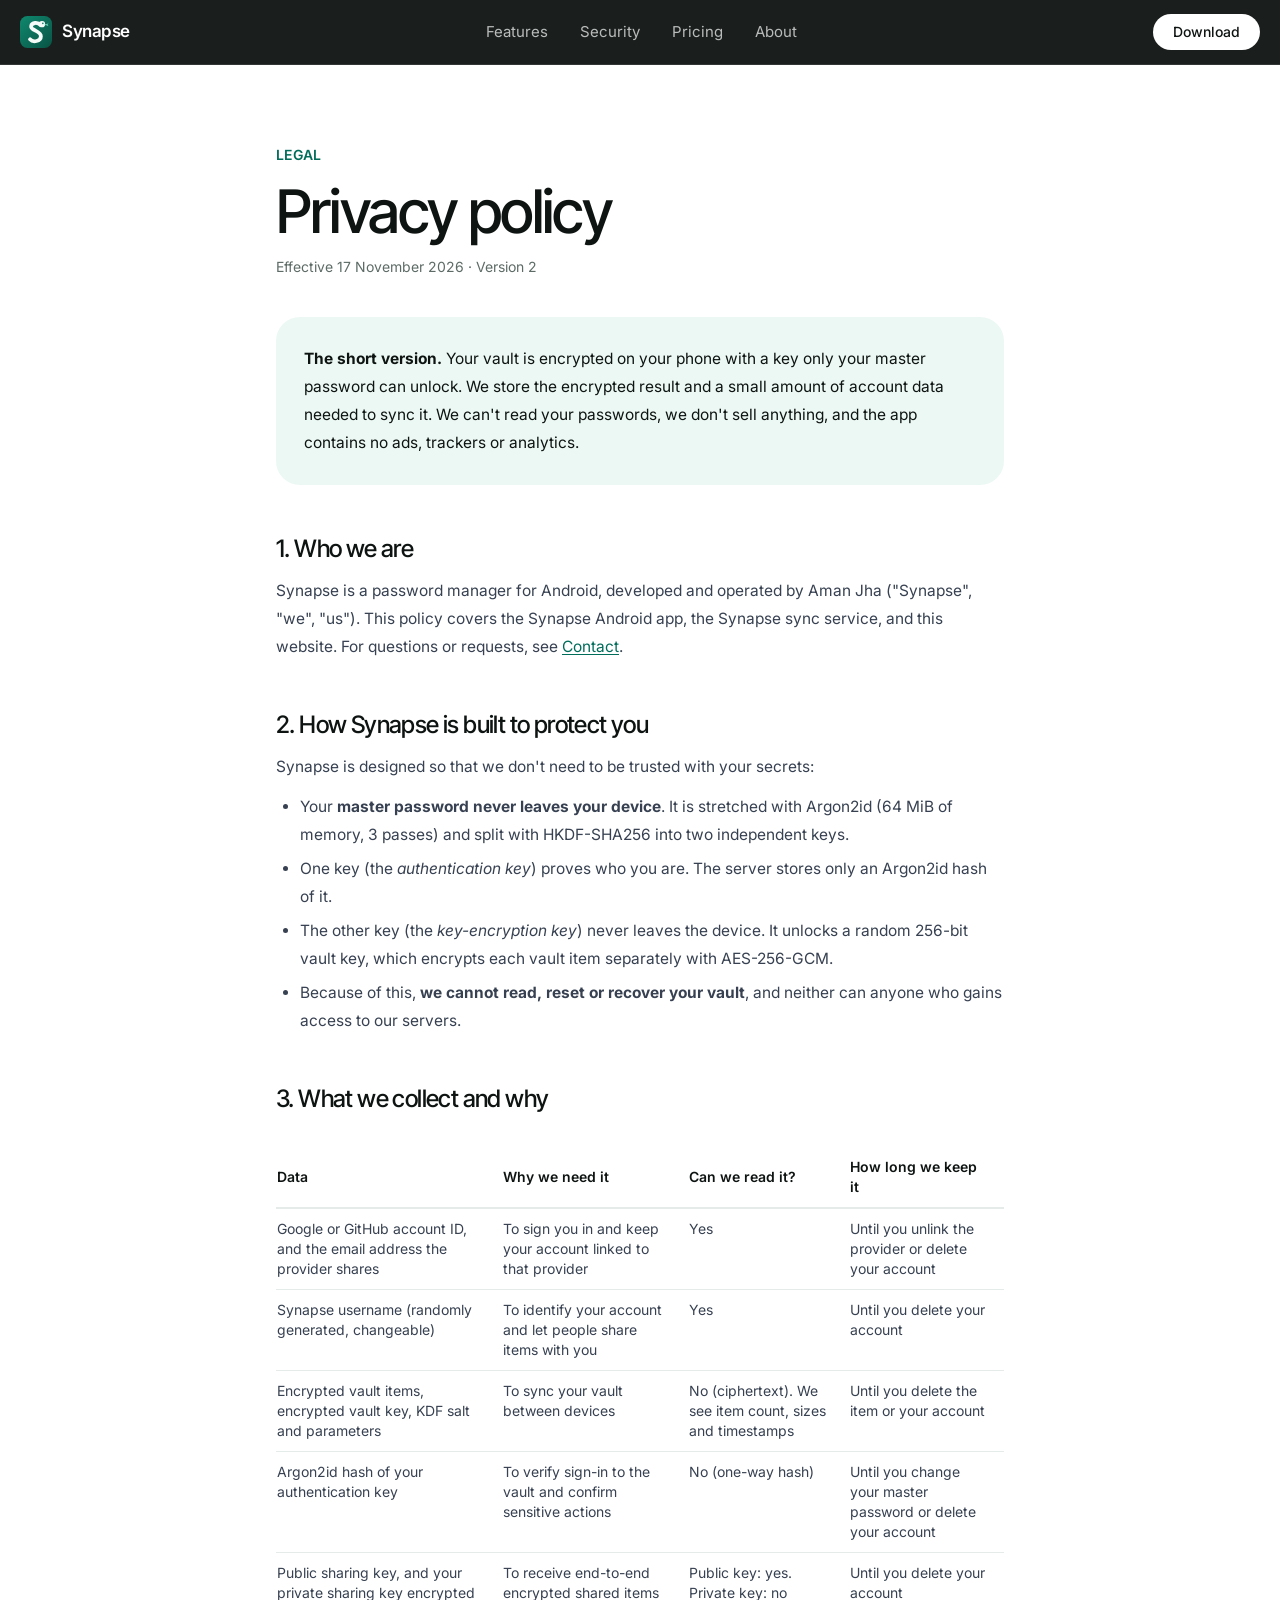
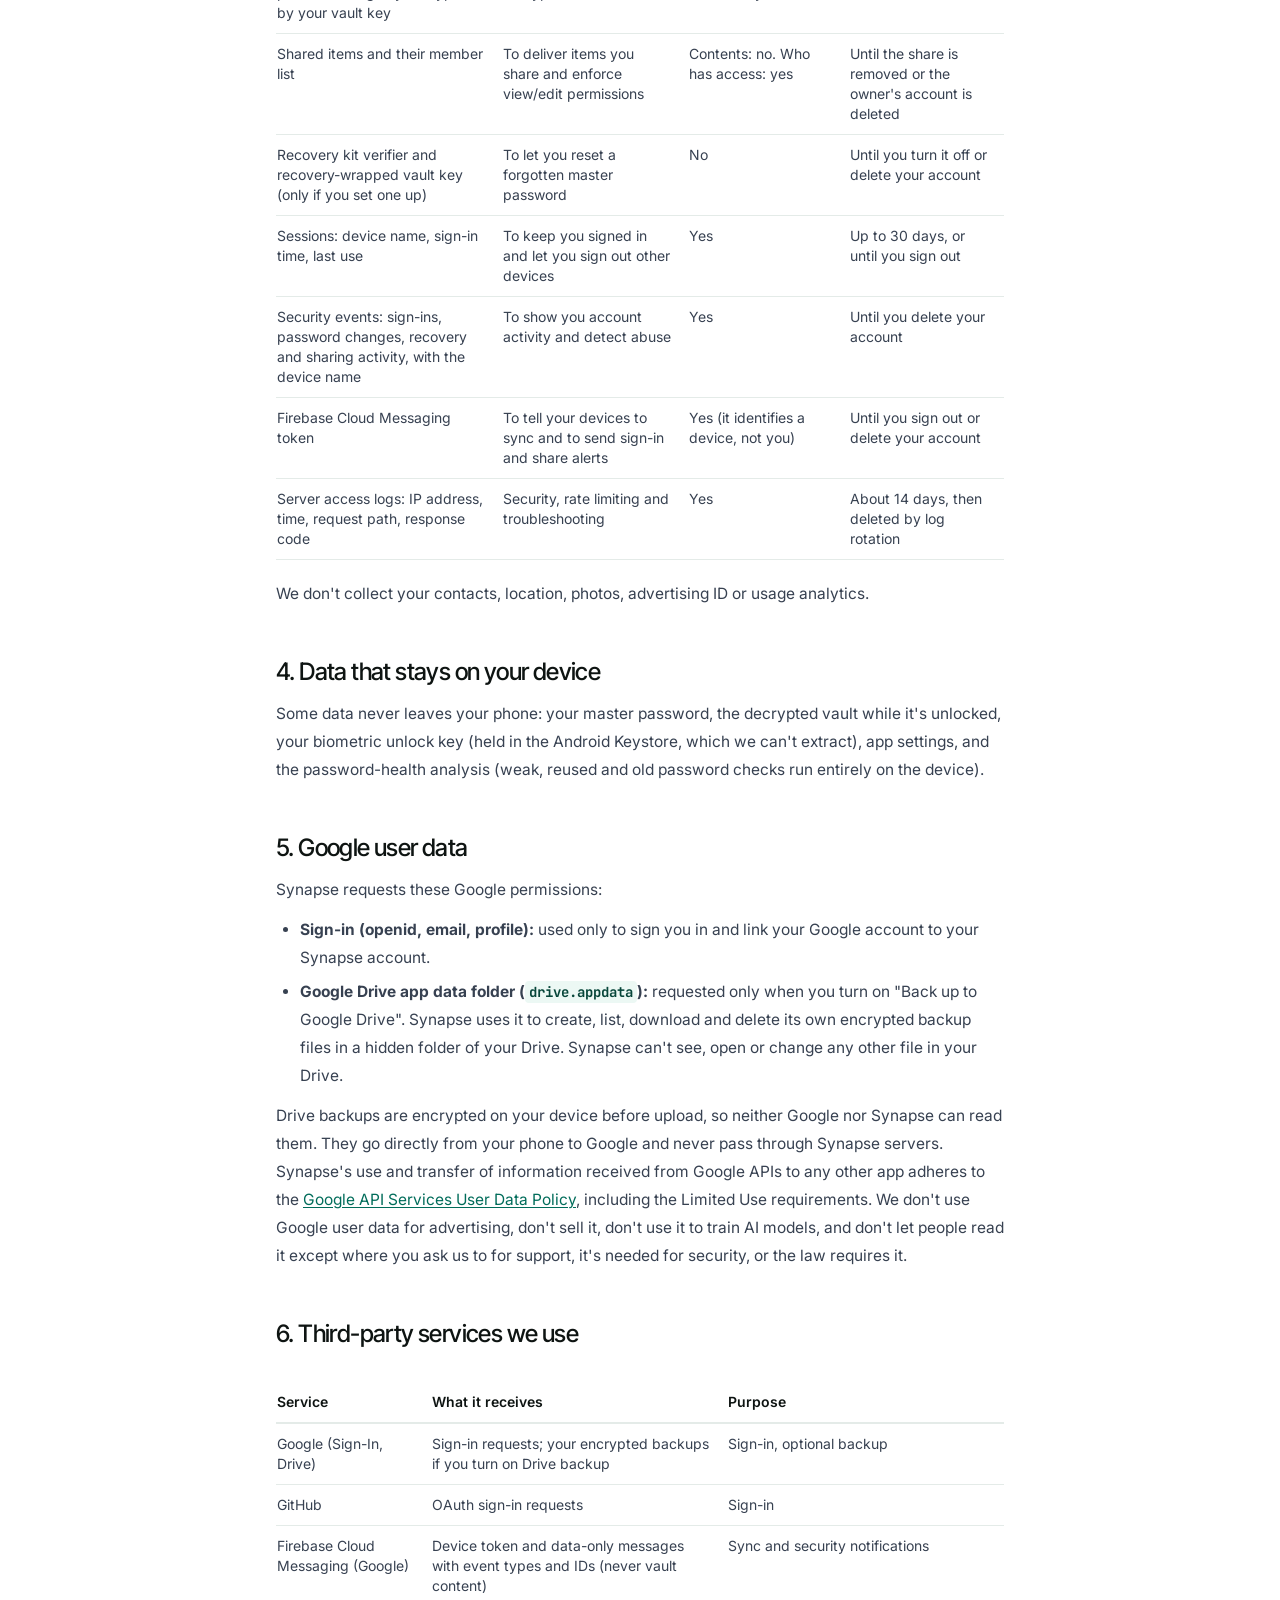
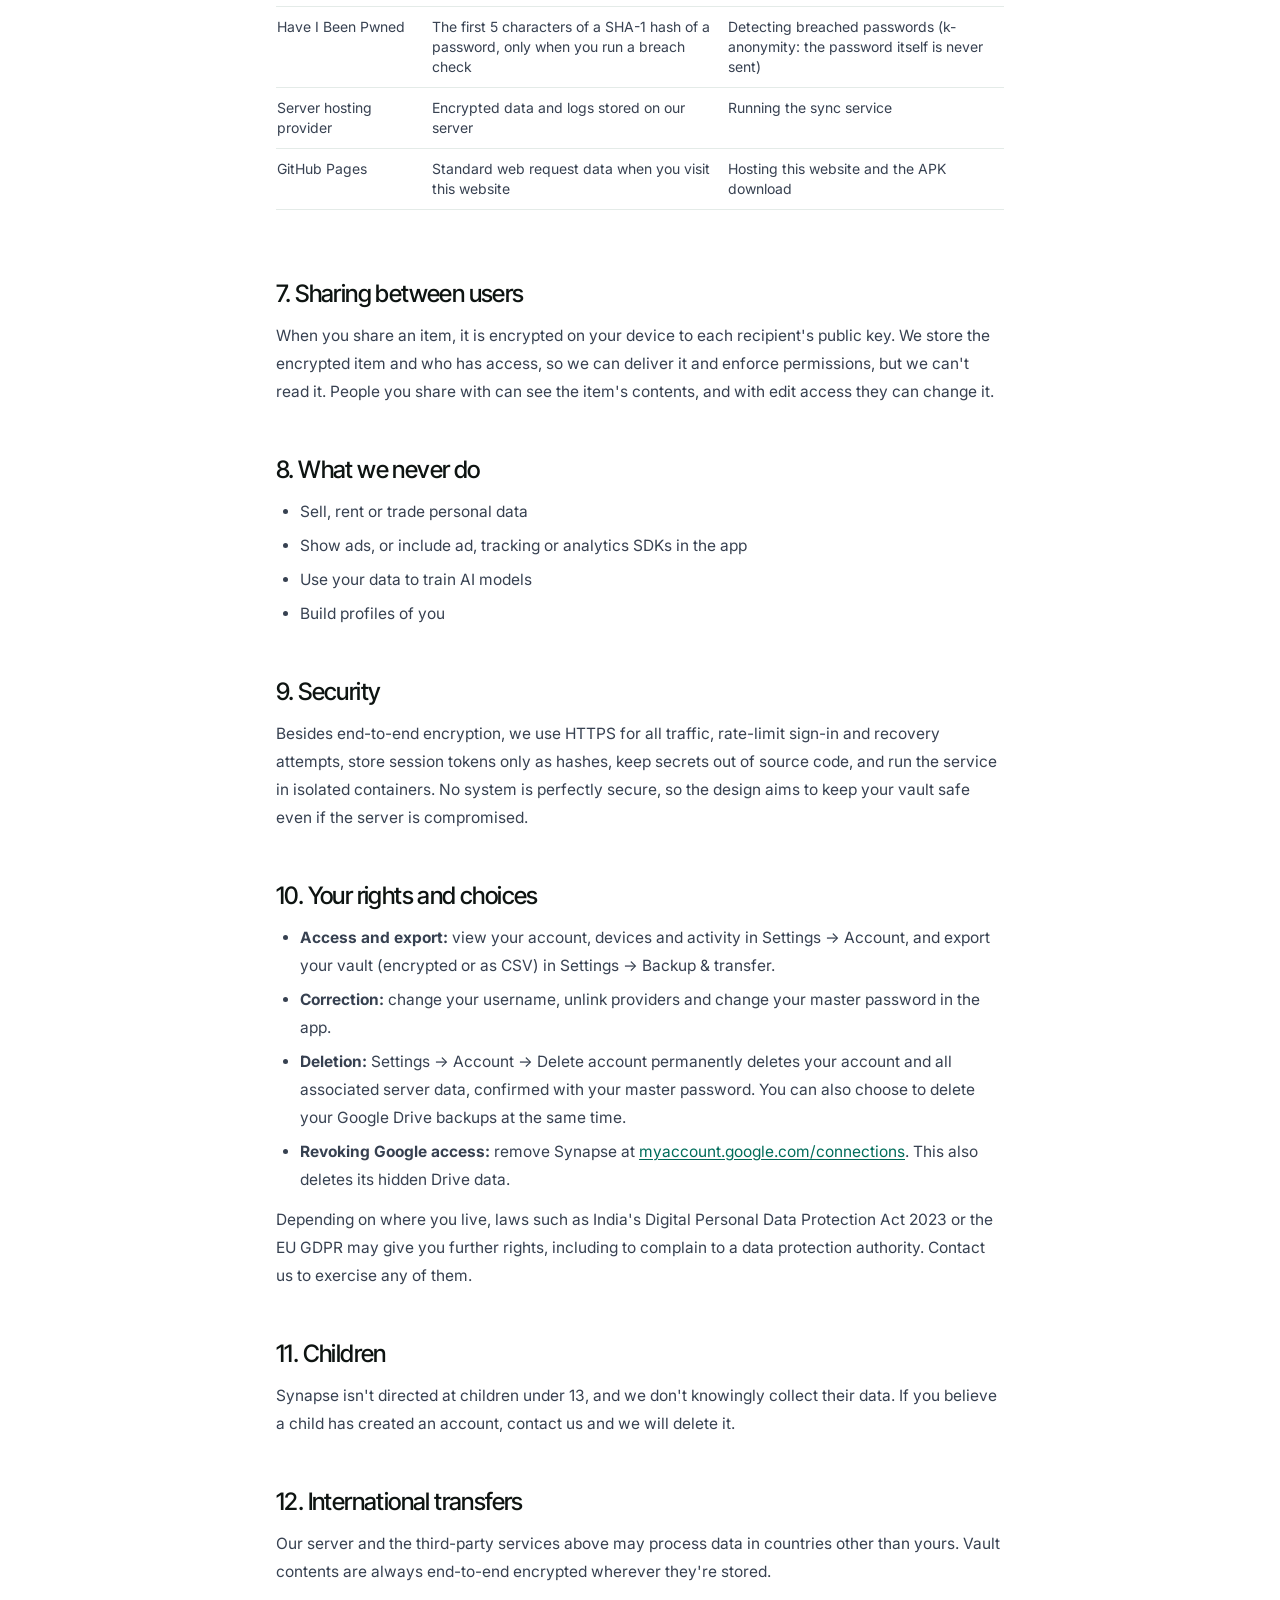
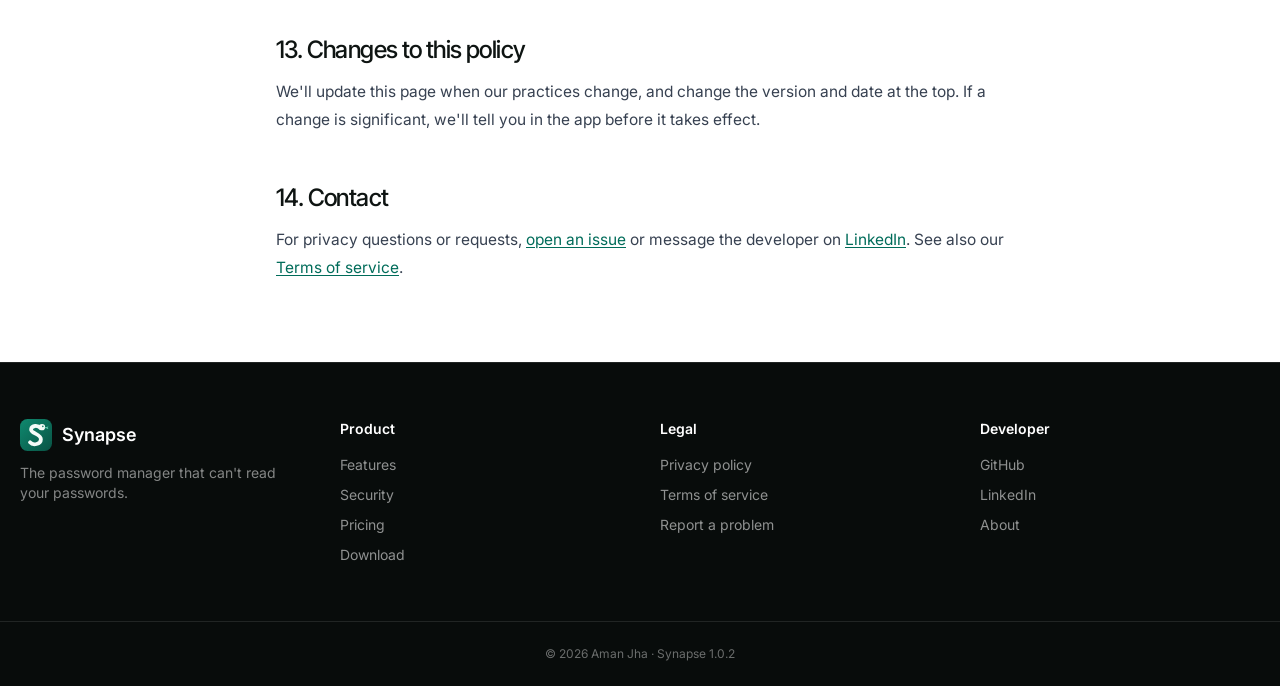
==== commit c22b7bde: "Redesign site with the real app icon, light layout and product-led sections" ====
--- a/privacy.html
+++ b/privacy.html
@@ -7,40 +7,41 @@
 <meta name="description" content="How the Synapse password manager handles your data: what we store, what we can never see, Google user data, retention and your rights.">
 <meta property="og:title" content="Synapse password manager">
 <meta property="og:description" content="Zero-knowledge, end-to-end encrypted, and free. Your vault is locked with a key only you hold.">
-<meta property="og:image" content="https://anuragjh.github.io/synapse-app/assets/screens/home-dark.webp">
-<meta name="theme-color" content="#0b0f0e">
+<meta property="og:image" content="https://anuragjh.github.io/synapse-app/assets/icon-512.png">
+<meta name="theme-color" content="#0e1412">
 <link rel="icon" href="assets/favicon.svg" type="image/svg+xml">
+<link rel="icon" href="assets/icon-32.png" sizes="32x32" type="image/png">
+<link rel="apple-touch-icon" href="assets/icon-180.png">
 <link rel="preconnect" href="https://fonts.googleapis.com"><link rel="preconnect" href="https://fonts.gstatic.com" crossorigin>
-<link href="https://fonts.googleapis.com/css2?family=Inter:wght@400;500;600;700;800&family=JetBrains+Mono:wght@400;500&display=swap" rel="stylesheet">
+<link href="https://fonts.googleapis.com/css2?family=Inter:wght@400;500;600;700&family=Inter+Tight:wght@400;500;600&family=JetBrains+Mono:wght@400;500&display=swap" rel="stylesheet">
 <link rel="stylesheet" href="assets/site.css">
 </head>
-<body class="bg-ink-900 text-gray-200 font-sans antialiased">
+<body class="bg-white font-sans text-night-900 antialiased">
 <!-- Header -->
-<header class="sticky top-0 z-40 border-b border-ink-700/70 bg-ink-900/85 backdrop-blur">
-  <div class="mx-auto flex h-16 max-w-6xl items-center justify-between px-4">
-    <a href="./" class="flex items-center gap-2.5 font-semibold text-white">
-      <img src="assets/favicon.svg" alt="" class="h-8 w-8"> Synapse
+<header class="sticky top-0 z-40 border-b border-white/10 bg-night-900/95 text-white backdrop-blur">
+  <div class="mx-auto flex h-16 max-w-7xl items-center justify-between px-5">
+    <a href="./" class="flex items-center gap-2.5 text-[17px] font-semibold tracking-tight">
+      <img src="assets/icon.svg" alt="" class="h-8 w-8"> Synapse
     </a>
-    <nav class="hidden items-center gap-7 text-sm text-gray-400 md:flex">
+    <nav class="hidden items-center gap-8 text-[15px] text-white/70 md:flex">
       <a href="./#features" class="hover:text-white">Features</a>
       <a href="./#security" class="hover:text-white">Security</a>
-      <a href="./#screens" class="hover:text-white">Screens</a>
       <a href="./#pricing" class="hover:text-white">Pricing</a>
       <a href="./#about" class="hover:text-white">About</a>
     </nav>
-    <a href="./#download" class="rounded-lg bg-brand-300 px-4 py-2 text-sm font-semibold text-ink-950 hover:bg-brand-200">Download</a>
+    <a href="./#download" class="pill-light !px-5 !py-2 text-sm">Download</a>
   </div>
 </header>
-<main class="mx-auto max-w-3xl px-4 py-16">
+<main class="mx-auto max-w-3xl px-5 py-20">
 <!-- title: Privacy policy · Synapse -->
 <!-- description: How the Synapse password manager handles your data: what we store, what we can never see, Google user data, retention and your rights. -->
-<p class="eyebrow">Legal</p>
-<h1 class="mt-3 text-4xl font-bold tracking-tight text-white">Privacy policy</h1>
-<p class="mt-3 font-mono text-sm text-gray-500">Effective 17 November 2026 · Version 2</p>
+<p class="label">Legal</p>
+<h1 class="h-display mt-4 text-5xl sm:text-6xl">Privacy policy</h1>
+<p class="mt-4 text-sm text-muted">Effective 17 November 2026 · Version 2</p>
 
 <div class="prose-legal">
-<div class="card mt-10 p-6">
-<p class="!text-gray-200"><strong>The short version.</strong> Your vault is encrypted on your phone with a key only your master password can unlock. We store the encrypted result and a small amount of account data needed to sync it. We can't read your passwords, we don't sell anything, and the app contains no ads, trackers or analytics.</p>
+<div class="mt-10 rounded-3xl bg-brand-50 p-7">
+<p class="!text-night-900"><strong>The short version.</strong> Your vault is encrypted on your phone with a key only your master password can unlock. We store the encrypted result and a small amount of account data needed to sync it. We can't read your passwords, we don't sell anything, and the app contains no ads, trackers or analytics.</p>
 </div>
 
 <h2>1. Who we are</h2>
@@ -56,7 +57,7 @@
 </ul>
 
 <h2>3. What we collect and why</h2>
-<table>
+<div class="-mx-5 overflow-x-auto px-5"><table class="min-w-[560px]">
 <thead><tr><th>Data</th><th>Why we need it</th><th>Can we read it?</th><th>How long we keep it</th></tr></thead>
 <tbody>
 <tr><td>Google or GitHub account ID, and the email address the provider shares</td><td>To sign you in and keep your account linked to that provider</td><td>Yes</td><td>Until you unlink the provider or delete your account</td></tr>
@@ -71,7 +72,7 @@
 <tr><td>Firebase Cloud Messaging token</td><td>To tell your devices to sync and to send sign-in and share alerts</td><td>Yes (it identifies a device, not you)</td><td>Until you sign out or delete your account</td></tr>
 <tr><td>Server access logs: IP address, time, request path, response code</td><td>Security, rate limiting and troubleshooting</td><td>Yes</td><td>About 14 days, then deleted by log rotation</td></tr>
 </tbody>
-</table>
+</table></div>
 <p>We don't collect your contacts, location, photos, advertising ID or usage analytics.</p>
 
 <h2>4. Data that stays on your device</h2>
@@ -87,7 +88,7 @@
 <p>Synapse's use and transfer of information received from Google APIs to any other app adheres to the <a href="https://developers.google.com/terms/api-services-user-data-policy">Google API Services User Data Policy</a>, including the Limited Use requirements. We don't use Google user data for advertising, don't sell it, don't use it to train AI models, and don't let people read it except where you ask us to for support, it's needed for security, or the law requires it.</p>
 
 <h2>6. Third-party services we use</h2>
-<table>
+<div class="-mx-5 overflow-x-auto px-5"><table class="min-w-[560px]">
 <thead><tr><th>Service</th><th>What it receives</th><th>Purpose</th></tr></thead>
 <tbody>
 <tr><td>Google (Sign-In, Drive)</td><td>Sign-in requests; your encrypted backups if you turn on Drive backup</td><td>Sign-in, optional backup</td></tr>
@@ -97,7 +98,7 @@
 <tr><td>Server hosting provider</td><td>Encrypted data and logs stored on our server</td><td>Running the sync service</td></tr>
 <tr><td>GitHub Pages</td><td>Standard web request data when you visit this website</td><td>Hosting this website and the APK download</td></tr>
 </tbody>
-</table>
+</table></div>
 
 <h2>7. Sharing between users</h2>
 <p>When you share an item, it is encrypted on your device to each recipient's public key. We store the encrypted item and who has access, so we can deliver it and enforce permissions, but we can't read it. People you share with can see the item's contents, and with edit access they can change it.</p>
@@ -137,17 +138,17 @@
 
 </main>
 <!-- Footer -->
-<footer class="border-t border-ink-700">
-  <div class="mx-auto grid max-w-6xl gap-10 px-4 py-14 sm:grid-cols-2 lg:grid-cols-4">
+<footer class="border-t border-white/10 bg-night-950 text-white">
+  <div class="mx-auto grid max-w-7xl gap-10 px-5 py-14 sm:grid-cols-2 lg:grid-cols-4">
     <div>
-      <a href="./" class="flex items-center gap-2.5 font-semibold text-white"><img src="assets/favicon.svg" alt="" class="h-7 w-7"> Synapse</a>
-      <p class="mt-3 text-sm text-gray-500">The password manager that can't read your passwords.</p>
+      <a href="./" class="flex items-center gap-2.5 text-lg font-semibold"><img src="assets/icon.svg" alt="" class="h-8 w-8"> Synapse</a>
+      <p class="mt-3 text-sm text-white/50">The password manager that can't read your passwords.</p>
     </div>
-    <div><h3 class="text-sm font-semibold text-white">Product</h3><ul class="mt-3 space-y-2 text-sm text-gray-500"><li><a href="./#features" class="hover:text-gray-200">Features</a></li><li><a href="./#security" class="hover:text-gray-200">Security model</a></li><li><a href="./#pricing" class="hover:text-gray-200">Pricing</a></li><li><a href="./#download" class="hover:text-gray-200">Download</a></li></ul></div>
-    <div><h3 class="text-sm font-semibold text-white">Legal</h3><ul class="mt-3 space-y-2 text-sm text-gray-500"><li><a href="privacy.html" class="hover:text-gray-200">Privacy policy</a></li><li><a href="terms.html" class="hover:text-gray-200">Terms of service</a></li><li><a href="https://github.com/anuragjh/synapse-app/issues" class="hover:text-gray-200">Report a problem</a></li></ul></div>
-    <div><h3 class="text-sm font-semibold text-white">Developer</h3><ul class="mt-3 space-y-2 text-sm text-gray-500"><li><a href="https://github.com/anuragjh" class="hover:text-gray-200">GitHub</a></li><li><a href="https://www.linkedin.com/in/aman-jha-393468318/" class="hover:text-gray-200">LinkedIn</a></li><li><a href="./#about" class="hover:text-gray-200">About</a></li></ul></div>
+    <div><p class="text-sm font-semibold">Product</p><ul class="mt-4 space-y-2.5 text-sm text-white/55"><li><a href="./#features" class="hover:text-white">Features</a></li><li><a href="./#security" class="hover:text-white">Security</a></li><li><a href="./#pricing" class="hover:text-white">Pricing</a></li><li><a href="./#download" class="hover:text-white">Download</a></li></ul></div>
+    <div><p class="text-sm font-semibold">Legal</p><ul class="mt-4 space-y-2.5 text-sm text-white/55"><li><a href="privacy.html" class="hover:text-white">Privacy policy</a></li><li><a href="terms.html" class="hover:text-white">Terms of service</a></li><li><a href="https://github.com/anuragjh/synapse-app/issues" class="hover:text-white">Report a problem</a></li></ul></div>
+    <div><p class="text-sm font-semibold">Developer</p><ul class="mt-4 space-y-2.5 text-sm text-white/55"><li><a href="https://github.com/anuragjh" class="hover:text-white">GitHub</a></li><li><a href="https://www.linkedin.com/in/aman-jha-393468318/" class="hover:text-white">LinkedIn</a></li><li><a href="./#about" class="hover:text-white">About</a></li></ul></div>
   </div>
-  <div class="border-t border-ink-700 py-6 text-center text-xs text-gray-600">© 2026 Aman Jha · Synapse 1.0.2 · UI blocks adapted from <a href="https://mambaui.com" class="hover:text-gray-400">Mamba UI</a> (MIT)</div>
+  <div class="border-t border-white/10 py-6 text-center text-xs text-white/40">© 2026 Aman Jha · Synapse 1.0.2</div>
 </footer>
 </body>
 </html>
--- a/assets/site.css
+++ b/assets/site.css
@@ -1 +1 @@
-*,:after,:before{--tw-border-spacing-x:0;--tw-border-spacing-y:0;--tw-translate-x:0;--tw-translate-y:0;--tw-rotate:0;--tw-skew-x:0;--tw-skew-y:0;--tw-scale-x:1;--tw-scale-y:1;--tw-pan-x: ;--tw-pan-y: ;--tw-pinch-zoom: ;--tw-scroll-snap-strictness:proximity;--tw-gradient-from-position: ;--tw-gradient-via-position: ;--tw-gradient-to-position: ;--tw-ordinal: ;--tw-slashed-zero: ;--tw-numeric-figure: ;--tw-numeric-spacing: ;--tw-numeric-fraction: ;--tw-ring-inset: ;--tw-ring-offset-width:0px;--tw-ring-offset-color:#fff;--tw-ring-color:rgba(59,130,246,.5);--tw-ring-offset-shadow:0 0 #0000;--tw-ring-shadow:0 0 #0000;--tw-shadow:0 0 #0000;--tw-shadow-colored:0 0 #0000;--tw-blur: ;--tw-brightness: ;--tw-contrast: ;--tw-grayscale: ;--tw-hue-rotate: ;--tw-invert: ;--tw-saturate: ;--tw-sepia: ;--tw-drop-shadow: ;--tw-backdrop-blur: ;--tw-backdrop-brightness: ;--tw-backdrop-contrast: ;--tw-backdrop-grayscale: ;--tw-backdrop-hue-rotate: ;--tw-backdrop-invert: ;--tw-backdrop-opacity: ;--tw-backdrop-saturate: ;--tw-backdrop-sepia: ;--tw-contain-size: ;--tw-contain-layout: ;--tw-contain-paint: ;--tw-contain-style: }::backdrop{--tw-border-spacing-x:0;--tw-border-spacing-y:0;--tw-translate-x:0;--tw-translate-y:0;--tw-rotate:0;--tw-skew-x:0;--tw-skew-y:0;--tw-scale-x:1;--tw-scale-y:1;--tw-pan-x: ;--tw-pan-y: ;--tw-pinch-zoom: ;--tw-scroll-snap-strictness:proximity;--tw-gradient-from-position: ;--tw-gradient-via-position: ;--tw-gradient-to-position: ;--tw-ordinal: ;--tw-slashed-zero: ;--tw-numeric-figure: ;--tw-numeric-spacing: ;--tw-numeric-fraction: ;--tw-ring-inset: ;--tw-ring-offset-width:0px;--tw-ring-offset-color:#fff;--tw-ring-color:rgba(59,130,246,.5);--tw-ring-offset-shadow:0 0 #0000;--tw-ring-shadow:0 0 #0000;--tw-shadow:0 0 #0000;--tw-shadow-colored:0 0 #0000;--tw-blur: ;--tw-brightness: ;--tw-contrast: ;--tw-grayscale: ;--tw-hue-rotate: ;--tw-invert: ;--tw-saturate: ;--tw-sepia: ;--tw-drop-shadow: ;--tw-backdrop-blur: ;--tw-backdrop-brightness: ;--tw-backdrop-contrast: ;--tw-backdrop-grayscale: ;--tw-backdrop-hue-rotate: ;--tw-backdrop-invert: ;--tw-backdrop-opacity: ;--tw-backdrop-saturate: ;--tw-backdrop-sepia: ;--tw-contain-size: ;--tw-contain-layout: ;--tw-contain-paint: ;--tw-contain-style: }/*! tailwindcss v3.4.17 | MIT License | https://tailwindcss.com*/*,:after,:before{box-sizing:border-box;border:0 solid #e5e7eb}:after,:before{--tw-content:""}:host,html{line-height:1.5;-webkit-text-size-adjust:100%;-moz-tab-size:4;-o-tab-size:4;tab-size:4;font-family:Inter,system-ui,sans-serif;font-feature-settings:normal;font-variation-settings:normal;-webkit-tap-highlight-color:transparent}body{margin:0;line-height:inherit}hr{height:0;color:inherit;border-top-width:1px}abbr:where([title]){-webkit-text-decoration:underline dotted;text-decoration:underline dotted}h1,h2,h3,h4,h5,h6{font-size:inherit;font-weight:inherit}a{color:inherit;text-decoration:inherit}b,strong{font-weight:bolder}code,kbd,pre,samp{font-family:JetBrains Mono,ui-monospace,monospace;font-feature-settings:normal;font-variation-settings:normal;font-size:1em}small{font-size:80%}sub,sup{font-size:75%;line-height:0;position:relative;vertical-align:baseline}sub{bottom:-.25em}sup{top:-.5em}table{text-indent:0;border-color:inherit;border-collapse:collapse}button,input,optgroup,select,textarea{font-family:inherit;font-feature-settings:inherit;font-variation-settings:inherit;font-size:100%;font-weight:inherit;line-height:inherit;letter-spacing:inherit;color:inherit;margin:0;padding:0}button,select{text-transform:none}button,input:where([type=button]),input:where([type=reset]),input:where([type=submit]){-webkit-appearance:button;background-color:transparent;background-image:none}:-moz-focusring{outline:auto}:-moz-ui-invalid{box-shadow:none}progress{vertical-align:baseline}::-webkit-inner-spin-button,::-webkit-outer-spin-button{height:auto}[type=search]{-webkit-appearance:textfield;outline-offset:-2px}::-webkit-search-decoration{-webkit-appearance:none}::-webkit-file-upload-button{-webkit-appearance:button;font:inherit}summary{display:list-item}blockquote,dd,dl,figure,h1,h2,h3,h4,h5,h6,hr,p,pre{margin:0}fieldset{margin:0}fieldset,legend{padding:0}menu,ol,ul{list-style:none;margin:0;padding:0}dialog{padding:0}textarea{resize:vertical}input::-moz-placeholder,textarea::-moz-placeholder{opacity:1;color:#9ca3af}input::placeholder,textarea::placeholder{opacity:1;color:#9ca3af}[role=button],button{cursor:pointer}:disabled{cursor:default}audio,canvas,embed,iframe,img,object,svg,video{display:block;vertical-align:middle}img,video{max-width:100%;height:auto}[hidden]:where(:not([hidden=until-found])){display:none}.phone{position:relative;margin-left:auto;margin-right:auto;width:220px;overflow:hidden;border-radius:2.2rem;border-width:9px;--tw-border-opacity:1;border-color:rgb(31 40 38/var(--tw-border-opacity,1));--tw-bg-opacity:1;background-color:rgb(7 10 9/var(--tw-bg-opacity,1));--tw-shadow:0 25px 50px -12px rgba(0,0,0,.25);--tw-shadow-colored:0 25px 50px -12px var(--tw-shadow-color);box-shadow:var(--tw-ring-offset-shadow,0 0 #0000),var(--tw-ring-shadow,0 0 #0000),var(--tw-shadow);--tw-shadow-color:rgba(0,0,0,.5);--tw-shadow:var(--tw-shadow-colored)}@media (min-width:640px){.phone{width:250px}}.phone img{display:block;height:auto;width:100%}.btn-primary{display:inline-flex;align-items:center;justify-content:center;gap:.5rem;border-radius:.75rem;--tw-bg-opacity:1;background-color:rgb(131 214 190/var(--tw-bg-opacity,1));padding:.875rem 1.5rem;font-weight:600;--tw-text-opacity:1;color:rgb(7 10 9/var(--tw-text-opacity,1));transition-property:color,background-color,border-color,text-decoration-color,fill,stroke,opacity,box-shadow,transform,filter,-webkit-backdrop-filter;transition-property:color,background-color,border-color,text-decoration-color,fill,stroke,opacity,box-shadow,transform,filter,backdrop-filter;transition-property:color,background-color,border-color,text-decoration-color,fill,stroke,opacity,box-shadow,transform,filter,backdrop-filter,-webkit-backdrop-filter;transition-timing-function:cubic-bezier(.4,0,.2,1);transition-duration:.15s}.btn-primary:hover{--tw-bg-opacity:1;background-color:rgb(159 242 217/var(--tw-bg-opacity,1))}.btn-primary:focus{outline:2px solid transparent;outline-offset:2px}.btn-primary:focus-visible{--tw-ring-offset-shadow:var(--tw-ring-inset) 0 0 0 var(--tw-ring-offset-width) var(--tw-ring-offset-color);--tw-ring-shadow:var(--tw-ring-inset) 0 0 0 calc(2px + var(--tw-ring-offset-width)) var(--tw-ring-color);box-shadow:var(--tw-ring-offset-shadow),var(--tw-ring-shadow),var(--tw-shadow,0 0 #0000);--tw-ring-opacity:1;--tw-ring-color:rgb(159 242 217/var(--tw-ring-opacity,1));--tw-ring-offset-width:2px;--tw-ring-offset-color:#0b0f0e}.btn-ghost{display:inline-flex;align-items:center;justify-content:center;gap:.5rem;border-radius:.75rem;border-width:1px;--tw-border-opacity:1;border-color:rgb(44 54 51/var(--tw-border-opacity,1));padding:.875rem 1.5rem;font-weight:600;--tw-text-opacity:1;color:rgb(243 244 246/var(--tw-text-opacity,1));transition-property:color,background-color,border-color,text-decoration-color,fill,stroke,opacity,box-shadow,transform,filter,-webkit-backdrop-filter;transition-property:color,background-color,border-color,text-decoration-color,fill,stroke,opacity,box-shadow,transform,filter,backdrop-filter;transition-property:color,background-color,border-color,text-decoration-color,fill,stroke,opacity,box-shadow,transform,filter,backdrop-filter,-webkit-backdrop-filter;transition-timing-function:cubic-bezier(.4,0,.2,1);transition-duration:.15s}.btn-ghost:hover{--tw-border-opacity:1;border-color:rgb(131 214 190/var(--tw-border-opacity,1));--tw-text-opacity:1;color:rgb(159 242 217/var(--tw-text-opacity,1))}.btn-disabled{display:inline-flex;cursor:not-allowed;align-items:center;justify-content:center;gap:.5rem;border-radius:.75rem;border-width:1px;border-style:dashed;--tw-border-opacity:1;border-color:rgb(44 54 51/var(--tw-border-opacity,1));padding:.875rem 1.5rem;font-weight:600;--tw-text-opacity:1;color:rgb(107 114 128/var(--tw-text-opacity,1))}.eyebrow{font-family:JetBrains Mono,ui-monospace,monospace;font-size:.75rem;line-height:1rem;text-transform:uppercase;letter-spacing:.2em;--tw-text-opacity:1;color:rgb(131 214 190/var(--tw-text-opacity,1))}.card{border-radius:1rem;border-width:1px;--tw-border-opacity:1;border-color:rgb(31 40 38/var(--tw-border-opacity,1));--tw-bg-opacity:1;background-color:rgb(16 22 20/var(--tw-bg-opacity,1))}.prose-legal h2{margin-top:3rem;margin-bottom:.75rem;font-size:1.25rem;line-height:1.75rem;font-weight:600;--tw-text-opacity:1;color:rgb(255 255 255/var(--tw-text-opacity,1))}.prose-legal h3{margin-top:1.5rem;margin-bottom:.5rem;font-weight:600;--tw-text-opacity:1;color:rgb(243 244 246/var(--tw-text-opacity,1))}.prose-legal li,.prose-legal p{line-height:1.75rem;--tw-text-opacity:1;color:rgb(209 213 219/var(--tw-text-opacity,1))}.prose-legal ul{margin-top:.75rem;margin-bottom:.75rem;list-style-type:disc}.prose-legal ul>:not([hidden])~:not([hidden]){--tw-space-y-reverse:0;margin-top:calc(.375rem*(1 - var(--tw-space-y-reverse)));margin-bottom:calc(.375rem*var(--tw-space-y-reverse))}.prose-legal ul{padding-left:1.5rem}.prose-legal a{--tw-text-opacity:1;color:rgb(131 214 190/var(--tw-text-opacity,1));text-decoration-line:underline;text-underline-offset:2px}.prose-legal a:hover{--tw-text-opacity:1;color:rgb(159 242 217/var(--tw-text-opacity,1))}.prose-legal table{margin-top:1rem;margin-bottom:1rem;width:100%;font-size:.875rem;line-height:1.25rem}.prose-legal th{border-bottom-width:1px;border-color:rgb(44 54 51/var(--tw-border-opacity,1));text-align:left;font-weight:600;color:rgb(243 244 246/var(--tw-text-opacity,1))}.prose-legal td,.prose-legal th{--tw-border-opacity:1;padding-top:.5rem;padding-bottom:.5rem;padding-right:1rem;--tw-text-opacity:1}.prose-legal td{border-bottom-width:1px;border-color:rgb(31 40 38/var(--tw-border-opacity,1));vertical-align:top;color:rgb(209 213 219/var(--tw-text-opacity,1))}.pointer-events-none{pointer-events:none}.absolute{position:absolute}.relative{position:relative}.sticky{position:sticky}.inset-0{inset:0}.-top-3{top:-.75rem}.left-7{left:1.75rem}.right-0{right:0}.top-0{top:0}.top-14{top:3.5rem}.z-10{z-index:10}.z-40{z-index:40}.mx-auto{margin-left:auto;margin-right:auto}.ml-2{margin-left:.5rem}.mt-1{margin-top:.25rem}.mt-10{margin-top:2.5rem}.mt-12{margin-top:3rem}.mt-14{margin-top:3.5rem}.mt-16{margin-top:4rem}.mt-2{margin-top:.5rem}.mt-3{margin-top:.75rem}.mt-4{margin-top:1rem}.mt-5{margin-top:1.25rem}.mt-6{margin-top:1.5rem}.mt-8{margin-top:2rem}.mt-9{margin-top:2.25rem}.flex{display:flex}.table{display:table}.grid{display:grid}.contents{display:contents}.hidden{display:none}.h-11{height:2.75rem}.h-16{height:4rem}.h-28{height:7rem}.h-3{height:.75rem}.h-5{height:1.25rem}.h-6{height:1.5rem}.h-7{height:1.75rem}.h-8{height:2rem}.h-9{height:2.25rem}.\!w-full{width:100%!important}.w-11{width:2.75rem}.w-28{width:7rem}.w-3{width:.75rem}.w-5{width:1.25rem}.w-6{width:1.5rem}.w-7{width:1.75rem}.w-8{width:2rem}.w-9{width:2.25rem}.w-\[200px\]{width:200px}.w-full{width:100%}.min-w-\[640px\]{min-width:640px}.max-w-2xl{max-width:42rem}.max-w-3xl{max-width:48rem}.max-w-5xl{max-width:64rem}.max-w-6xl{max-width:72rem}.max-w-sm{max-width:24rem}.max-w-xl{max-width:36rem}.shrink-0{flex-shrink:0}.-rotate-3{--tw-rotate:-3deg}.-rotate-3,.rotate-3{transform:translate(var(--tw-translate-x),var(--tw-translate-y)) rotate(var(--tw-rotate)) skewX(var(--tw-skew-x)) skewY(var(--tw-skew-y)) scaleX(var(--tw-scale-x)) scaleY(var(--tw-scale-y))}.rotate-3{--tw-rotate:3deg}.rotate-6{--tw-rotate:6deg;transform:translate(var(--tw-translate-x),var(--tw-translate-y)) rotate(var(--tw-rotate)) skewX(var(--tw-skew-x)) skewY(var(--tw-skew-y)) scaleX(var(--tw-scale-x)) scaleY(var(--tw-scale-y))}.cursor-pointer{cursor:pointer}.snap-x{scroll-snap-type:x var(--tw-scroll-snap-strictness)}.snap-mandatory{--tw-scroll-snap-strictness:mandatory}.snap-start{scroll-snap-align:start}.list-none{list-style-type:none}.grid-cols-2{grid-template-columns:repeat(2,minmax(0,1fr))}.grid-cols-3{grid-template-columns:repeat(3,minmax(0,1fr))}.flex-col{flex-direction:column}.flex-wrap{flex-wrap:wrap}.items-end{align-items:flex-end}.items-center{align-items:center}.justify-center{justify-content:center}.justify-between{justify-content:space-between}.gap-10{gap:2.5rem}.gap-12{gap:3rem}.gap-2{gap:.5rem}.gap-2\.5{gap:.625rem}.gap-3{gap:.75rem}.gap-4{gap:1rem}.gap-5{gap:1.25rem}.gap-6{gap:1.5rem}.gap-7{gap:1.75rem}.gap-8{gap:2rem}.space-y-2>:not([hidden])~:not([hidden]){--tw-space-y-reverse:0;margin-top:calc(.5rem*(1 - var(--tw-space-y-reverse)));margin-bottom:calc(.5rem*var(--tw-space-y-reverse))}.space-y-3>:not([hidden])~:not([hidden]){--tw-space-y-reverse:0;margin-top:calc(.75rem*(1 - var(--tw-space-y-reverse)));margin-bottom:calc(.75rem*var(--tw-space-y-reverse))}.space-y-4>:not([hidden])~:not([hidden]){--tw-space-y-reverse:0;margin-top:calc(1rem*(1 - var(--tw-space-y-reverse)));margin-bottom:calc(1rem*var(--tw-space-y-reverse))}.space-y-6>:not([hidden])~:not([hidden]){--tw-space-y-reverse:0;margin-top:calc(1.5rem*(1 - var(--tw-space-y-reverse)));margin-bottom:calc(1.5rem*var(--tw-space-y-reverse))}.space-y-8>:not([hidden])~:not([hidden]){--tw-space-y-reverse:0;margin-top:calc(2rem*(1 - var(--tw-space-y-reverse)));margin-bottom:calc(2rem*var(--tw-space-y-reverse))}.divide-y>:not([hidden])~:not([hidden]){--tw-divide-y-reverse:0;border-top-width:calc(1px*(1 - var(--tw-divide-y-reverse)));border-bottom-width:calc(1px*var(--tw-divide-y-reverse))}.divide-ink-700>:not([hidden])~:not([hidden]){--tw-divide-opacity:1;border-color:rgb(31 40 38/var(--tw-divide-opacity,1))}.overflow-hidden{overflow:hidden}.overflow-x-auto{overflow-x:auto}.scroll-smooth{scroll-behavior:smooth}.break-all{word-break:break-all}.rounded-2xl{border-radius:1rem}.rounded-3xl{border-radius:1.5rem}.rounded-full{border-radius:9999px}.rounded-lg{border-radius:.5rem}.rounded-md{border-radius:.375rem}.rounded-xl{border-radius:.75rem}.border{border-width:1px}.border-2{border-width:2px}.border-4{border-width:4px}.border-y{border-top-width:1px}.border-b,.border-y{border-bottom-width:1px}.border-t{border-top-width:1px}.border-brand-300{--tw-border-opacity:1;border-color:rgb(131 214 190/var(--tw-border-opacity,1))}.border-brand-700{--tw-border-opacity:1;border-color:rgb(0 81 67/var(--tw-border-opacity,1))}.border-ink-700{--tw-border-opacity:1;border-color:rgb(31 40 38/var(--tw-border-opacity,1))}.border-ink-700\/70{border-color:rgba(31,40,38,.7)}.bg-brand-300{--tw-bg-opacity:1;background-color:rgb(131 214 190/var(--tw-bg-opacity,1))}.bg-brand-300\/10{background-color:rgba(131,214,190,.1)}.bg-brand-900\/30{background-color:rgba(0,32,26,.3)}.bg-ink-600{--tw-bg-opacity:1;background-color:rgb(44 54 51/var(--tw-bg-opacity,1))}.bg-ink-700{--tw-bg-opacity:1;background-color:rgb(31 40 38/var(--tw-bg-opacity,1))}.bg-ink-850{--tw-bg-opacity:1;background-color:rgb(16 22 20/var(--tw-bg-opacity,1))}.bg-ink-900{--tw-bg-opacity:1;background-color:rgb(11 15 14/var(--tw-bg-opacity,1))}.bg-ink-900\/85{background-color:rgba(11,15,14,.85)}.bg-ink-950{--tw-bg-opacity:1;background-color:rgb(7 10 9/var(--tw-bg-opacity,1))}.bg-\[radial-gradient\(ellipse_at_top\2c rgba\(131\2c 214\2c 190\2c 0\.12\)\2c transparent_60\%\)\]{background-image:radial-gradient(ellipse at top,rgba(131,214,190,.12),transparent 60%)}.bg-gradient-to-br{background-image:linear-gradient(to bottom right,var(--tw-gradient-stops))}.from-brand-900{--tw-gradient-from:#00201a var(--tw-gradient-from-position);--tw-gradient-to:rgba(0,32,26,0) var(--tw-gradient-to-position);--tw-gradient-stops:var(--tw-gradient-from),var(--tw-gradient-to)}.via-ink-850{--tw-gradient-to:rgba(16,22,20,0) var(--tw-gradient-to-position);--tw-gradient-stops:var(--tw-gradient-from),#101614 var(--tw-gradient-via-position),var(--tw-gradient-to)}.to-ink-900{--tw-gradient-to:#0b0f0e var(--tw-gradient-to-position)}.object-cover{-o-object-fit:cover;object-fit:cover}.p-5{padding:1.25rem}.p-6{padding:1.5rem}.p-7{padding:1.75rem}.p-8{padding:2rem}.\!px-8{padding-left:2rem!important;padding-right:2rem!important}.\!py-3{padding-top:.75rem!important;padding-bottom:.75rem!important}.\!py-4{padding-top:1rem!important;padding-bottom:1rem!important}.px-2\.5{padding-left:.625rem;padding-right:.625rem}.px-3{padding-left:.75rem;padding-right:.75rem}.px-4{padding-left:1rem;padding-right:1rem}.px-5{padding-left:1.25rem;padding-right:1.25rem}.py-0\.5{padding-top:.125rem;padding-bottom:.125rem}.py-1{padding-top:.25rem;padding-bottom:.25rem}.py-14{padding-top:3.5rem;padding-bottom:3.5rem}.py-16{padding-top:4rem;padding-bottom:4rem}.py-2{padding-top:.5rem;padding-bottom:.5rem}.py-24{padding-top:6rem;padding-bottom:6rem}.py-3{padding-top:.75rem;padding-bottom:.75rem}.py-6{padding-top:1.5rem;padding-bottom:1.5rem}.py-8{padding-top:2rem;padding-bottom:2rem}.pb-20{padding-bottom:5rem}.pb-24{padding-bottom:6rem}.pb-6{padding-bottom:1.5rem}.pt-16{padding-top:4rem}.pt-8{padding-top:2rem}.text-left{text-align:left}.text-center{text-align:center}.font-mono{font-family:JetBrains Mono,ui-monospace,monospace}.font-sans{font-family:Inter,system-ui,sans-serif}.text-2xl{font-size:1.5rem;line-height:2rem}.text-3xl{font-size:1.875rem;line-height:2.25rem}.text-4xl{font-size:2.25rem;line-height:2.5rem}.text-\[11px\]{font-size:11px}.text-\[12\.5px\]{font-size:12.5px}.text-lg{font-size:1.125rem;line-height:1.75rem}.text-sm{font-size:.875rem;line-height:1.25rem}.text-xl{font-size:1.25rem;line-height:1.75rem}.text-xs{font-size:.75rem;line-height:1rem}.font-bold{font-weight:700}.font-extrabold{font-weight:800}.font-medium{font-weight:500}.font-semibold{font-weight:600}.leading-6{line-height:1.5rem}.leading-7{line-height:1.75rem}.leading-8{line-height:2rem}.leading-\[1\.1\]{line-height:1.1}.tracking-tight{letter-spacing:-.025em}.\!text-gray-200{--tw-text-opacity:1!important;color:rgb(229 231 235/var(--tw-text-opacity,1))!important}.text-brand-200{--tw-text-opacity:1;color:rgb(159 242 217/var(--tw-text-opacity,1))}.text-brand-300{--tw-text-opacity:1;color:rgb(131 214 190/var(--tw-text-opacity,1))}.text-gray-200{--tw-text-opacity:1;color:rgb(229 231 235/var(--tw-text-opacity,1))}.text-gray-300{--tw-text-opacity:1;color:rgb(209 213 219/var(--tw-text-opacity,1))}.text-gray-400{--tw-text-opacity:1;color:rgb(156 163 175/var(--tw-text-opacity,1))}.text-gray-500{--tw-text-opacity:1;color:rgb(107 114 128/var(--tw-text-opacity,1))}.text-gray-600{--tw-text-opacity:1;color:rgb(75 85 99/var(--tw-text-opacity,1))}.text-ink-950{--tw-text-opacity:1;color:rgb(7 10 9/var(--tw-text-opacity,1))}.text-white{--tw-text-opacity:1;color:rgb(255 255 255/var(--tw-text-opacity,1))}.antialiased{-webkit-font-smoothing:antialiased;-moz-osx-font-smoothing:grayscale}.opacity-90{opacity:.9}.backdrop-blur{--tw-backdrop-blur:blur(8px);-webkit-backdrop-filter:var(--tw-backdrop-blur) var(--tw-backdrop-brightness) var(--tw-backdrop-contrast) var(--tw-backdrop-grayscale) var(--tw-backdrop-hue-rotate) var(--tw-backdrop-invert) var(--tw-backdrop-opacity) var(--tw-backdrop-saturate) var(--tw-backdrop-sepia);backdrop-filter:var(--tw-backdrop-blur) var(--tw-backdrop-brightness) var(--tw-backdrop-contrast) var(--tw-backdrop-grayscale) var(--tw-backdrop-hue-rotate) var(--tw-backdrop-invert) var(--tw-backdrop-opacity) var(--tw-backdrop-saturate) var(--tw-backdrop-sepia)}.transition{transition-property:color,background-color,border-color,text-decoration-color,fill,stroke,opacity,box-shadow,transform,filter,-webkit-backdrop-filter;transition-property:color,background-color,border-color,text-decoration-color,fill,stroke,opacity,box-shadow,transform,filter,backdrop-filter;transition-property:color,background-color,border-color,text-decoration-color,fill,stroke,opacity,box-shadow,transform,filter,backdrop-filter,-webkit-backdrop-filter;transition-timing-function:cubic-bezier(.4,0,.2,1);transition-duration:.15s}.hover\:bg-brand-200:hover{--tw-bg-opacity:1;background-color:rgb(159 242 217/var(--tw-bg-opacity,1))}.hover\:text-gray-200:hover{--tw-text-opacity:1;color:rgb(229 231 235/var(--tw-text-opacity,1))}.hover\:text-gray-400:hover{--tw-text-opacity:1;color:rgb(156 163 175/var(--tw-text-opacity,1))}.hover\:text-white:hover{--tw-text-opacity:1;color:rgb(255 255 255/var(--tw-text-opacity,1))}.hover\:underline:hover{text-decoration-line:underline}.group[open] .group-open\:rotate-45{--tw-rotate:45deg;transform:translate(var(--tw-translate-x),var(--tw-translate-y)) rotate(var(--tw-rotate)) skewX(var(--tw-skew-x)) skewY(var(--tw-skew-y)) scaleX(var(--tw-scale-x)) scaleY(var(--tw-scale-y))}@media (min-width:640px){.sm\:block{display:block}.sm\:grid-cols-2{grid-template-columns:repeat(2,minmax(0,1fr))}.sm\:grid-cols-3{grid-template-columns:repeat(3,minmax(0,1fr))}.sm\:p-14{padding:3.5rem}.sm\:text-4xl{font-size:2.25rem;line-height:2.5rem}.sm\:text-5xl{font-size:3rem;line-height:1}}@media (min-width:768px){.md\:col-span-2{grid-column:span 2/span 2}.md\:col-span-3{grid-column:span 3/span 3}.md\:block{display:block}.md\:flex{display:flex}.md\:grid-cols-2{grid-template-columns:repeat(2,minmax(0,1fr))}.md\:grid-cols-4{grid-template-columns:repeat(4,minmax(0,1fr))}.md\:grid-cols-5{grid-template-columns:repeat(5,minmax(0,1fr))}}@media (min-width:1024px){.lg\:-right-6{right:-1.5rem}.lg\:col-span-2{grid-column:span 2/span 2}.lg\:col-span-3{grid-column:span 3/span 3}.lg\:block{display:block}.lg\:grid-cols-2{grid-template-columns:repeat(2,minmax(0,1fr))}.lg\:grid-cols-3{grid-template-columns:repeat(3,minmax(0,1fr))}.lg\:grid-cols-4{grid-template-columns:repeat(4,minmax(0,1fr))}.lg\:grid-cols-5{grid-template-columns:repeat(5,minmax(0,1fr))}.lg\:justify-end{justify-content:flex-end}.lg\:px-\[max\(1rem\2c calc\(\(100vw_-_72rem\)\/2_\+_1rem\)\)\]{padding-left:max(1rem,calc(50vw - 35rem));padding-right:max(1rem,calc(50vw - 35rem))}.lg\:pt-24{padding-top:6rem}.lg\:text-6xl{font-size:3.75rem;line-height:1}}+*,:after,:before{--tw-border-spacing-x:0;--tw-border-spacing-y:0;--tw-translate-x:0;--tw-translate-y:0;--tw-rotate:0;--tw-skew-x:0;--tw-skew-y:0;--tw-scale-x:1;--tw-scale-y:1;--tw-pan-x: ;--tw-pan-y: ;--tw-pinch-zoom: ;--tw-scroll-snap-strictness:proximity;--tw-gradient-from-position: ;--tw-gradient-via-position: ;--tw-gradient-to-position: ;--tw-ordinal: ;--tw-slashed-zero: ;--tw-numeric-figure: ;--tw-numeric-spacing: ;--tw-numeric-fraction: ;--tw-ring-inset: ;--tw-ring-offset-width:0px;--tw-ring-offset-color:#fff;--tw-ring-color:rgba(59,130,246,.5);--tw-ring-offset-shadow:0 0 #0000;--tw-ring-shadow:0 0 #0000;--tw-shadow:0 0 #0000;--tw-shadow-colored:0 0 #0000;--tw-blur: ;--tw-brightness: ;--tw-contrast: ;--tw-grayscale: ;--tw-hue-rotate: ;--tw-invert: ;--tw-saturate: ;--tw-sepia: ;--tw-drop-shadow: ;--tw-backdrop-blur: ;--tw-backdrop-brightness: ;--tw-backdrop-contrast: ;--tw-backdrop-grayscale: ;--tw-backdrop-hue-rotate: ;--tw-backdrop-invert: ;--tw-backdrop-opacity: ;--tw-backdrop-saturate: ;--tw-backdrop-sepia: ;--tw-contain-size: ;--tw-contain-layout: ;--tw-contain-paint: ;--tw-contain-style: }::backdrop{--tw-border-spacing-x:0;--tw-border-spacing-y:0;--tw-translate-x:0;--tw-translate-y:0;--tw-rotate:0;--tw-skew-x:0;--tw-skew-y:0;--tw-scale-x:1;--tw-scale-y:1;--tw-pan-x: ;--tw-pan-y: ;--tw-pinch-zoom: ;--tw-scroll-snap-strictness:proximity;--tw-gradient-from-position: ;--tw-gradient-via-position: ;--tw-gradient-to-position: ;--tw-ordinal: ;--tw-slashed-zero: ;--tw-numeric-figure: ;--tw-numeric-spacing: ;--tw-numeric-fraction: ;--tw-ring-inset: ;--tw-ring-offset-width:0px;--tw-ring-offset-color:#fff;--tw-ring-color:rgba(59,130,246,.5);--tw-ring-offset-shadow:0 0 #0000;--tw-ring-shadow:0 0 #0000;--tw-shadow:0 0 #0000;--tw-shadow-colored:0 0 #0000;--tw-blur: ;--tw-brightness: ;--tw-contrast: ;--tw-grayscale: ;--tw-hue-rotate: ;--tw-invert: ;--tw-saturate: ;--tw-sepia: ;--tw-drop-shadow: ;--tw-backdrop-blur: ;--tw-backdrop-brightness: ;--tw-backdrop-contrast: ;--tw-backdrop-grayscale: ;--tw-backdrop-hue-rotate: ;--tw-backdrop-invert: ;--tw-backdrop-opacity: ;--tw-backdrop-saturate: ;--tw-backdrop-sepia: ;--tw-contain-size: ;--tw-contain-layout: ;--tw-contain-paint: ;--tw-contain-style: }/*! tailwindcss v3.4.17 | MIT License | https://tailwindcss.com*/*,:after,:before{box-sizing:border-box;border:0 solid #e5e7eb}:after,:before{--tw-content:""}:host,html{line-height:1.5;-webkit-text-size-adjust:100%;-moz-tab-size:4;-o-tab-size:4;tab-size:4;font-family:Inter,system-ui,sans-serif;font-feature-settings:normal;font-variation-settings:normal;-webkit-tap-highlight-color:transparent}body{margin:0;line-height:inherit}hr{height:0;color:inherit;border-top-width:1px}abbr:where([title]){-webkit-text-decoration:underline dotted;text-decoration:underline dotted}h1,h2,h3,h4,h5,h6{font-size:inherit;font-weight:inherit}a{color:inherit;text-decoration:inherit}b,strong{font-weight:bolder}code,kbd,pre,samp{font-family:JetBrains Mono,ui-monospace,monospace;font-feature-settings:normal;font-variation-settings:normal;font-size:1em}small{font-size:80%}sub,sup{font-size:75%;line-height:0;position:relative;vertical-align:baseline}sub{bottom:-.25em}sup{top:-.5em}table{text-indent:0;border-color:inherit;border-collapse:collapse}button,input,optgroup,select,textarea{font-family:inherit;font-feature-settings:inherit;font-variation-settings:inherit;font-size:100%;font-weight:inherit;line-height:inherit;letter-spacing:inherit;color:inherit;margin:0;padding:0}button,select{text-transform:none}button,input:where([type=button]),input:where([type=reset]),input:where([type=submit]){-webkit-appearance:button;background-color:transparent;background-image:none}:-moz-focusring{outline:auto}:-moz-ui-invalid{box-shadow:none}progress{vertical-align:baseline}::-webkit-inner-spin-button,::-webkit-outer-spin-button{height:auto}[type=search]{-webkit-appearance:textfield;outline-offset:-2px}::-webkit-search-decoration{-webkit-appearance:none}::-webkit-file-upload-button{-webkit-appearance:button;font:inherit}summary{display:list-item}blockquote,dd,dl,figure,h1,h2,h3,h4,h5,h6,hr,p,pre{margin:0}fieldset{margin:0}fieldset,legend{padding:0}menu,ol,ul{list-style:none;margin:0;padding:0}dialog{padding:0}textarea{resize:vertical}input::-moz-placeholder,textarea::-moz-placeholder{opacity:1;color:#9ca3af}input::placeholder,textarea::placeholder{opacity:1;color:#9ca3af}[role=button],button{cursor:pointer}:disabled{cursor:default}audio,canvas,embed,iframe,img,object,svg,video{display:block;vertical-align:middle}img,video{max-width:100%;height:auto}[hidden]:where(:not([hidden=until-found])){display:none}.phone{position:relative;margin-left:auto;margin-right:auto;width:220px;overflow:hidden;border-radius:2.2rem;border-width:8px;--tw-border-opacity:1;border-color:rgb(21 29 26/var(--tw-border-opacity,1));--tw-bg-opacity:1;background-color:rgb(8 12 11/var(--tw-bg-opacity,1));--tw-shadow:0 30px 60px -20px rgba(0,0,0,.45);--tw-shadow-colored:0 30px 60px -20px var(--tw-shadow-color);box-shadow:var(--tw-ring-offset-shadow,0 0 #0000),var(--tw-ring-shadow,0 0 #0000),var(--tw-shadow)}@media (min-width:640px){.phone{width:250px}}.phone img{display:block;height:auto;width:100%}.pill,.pill-dark{display:inline-flex;align-items:center;justify-content:center;gap:.5rem;border-radius:9999px;padding:.75rem 1.5rem;font-size:15px;font-weight:500;transition-property:color,background-color,border-color,text-decoration-color,fill,stroke,opacity,box-shadow,transform,filter,-webkit-backdrop-filter;transition-property:color,background-color,border-color,text-decoration-color,fill,stroke,opacity,box-shadow,transform,filter,backdrop-filter;transition-property:color,background-color,border-color,text-decoration-color,fill,stroke,opacity,box-shadow,transform,filter,backdrop-filter,-webkit-backdrop-filter;transition-timing-function:cubic-bezier(.4,0,.2,1);transition-duration:.15s}.pill-dark{--tw-bg-opacity:1;background-color:rgb(14 20 18/var(--tw-bg-opacity,1));--tw-text-opacity:1;color:rgb(255 255 255/var(--tw-text-opacity,1))}.pill-dark:hover{--tw-bg-opacity:1;background-color:rgb(31 42 38/var(--tw-bg-opacity,1))}.pill-light{display:inline-flex;align-items:center;justify-content:center;gap:.5rem;border-radius:9999px;padding:.75rem 1.5rem;font-size:15px;font-weight:500;transition-property:color,background-color,border-color,text-decoration-color,fill,stroke,opacity,box-shadow,transform,filter,-webkit-backdrop-filter;transition-property:color,background-color,border-color,text-decoration-color,fill,stroke,opacity,box-shadow,transform,filter,backdrop-filter;transition-property:color,background-color,border-color,text-decoration-color,fill,stroke,opacity,box-shadow,transform,filter,backdrop-filter,-webkit-backdrop-filter;transition-timing-function:cubic-bezier(.4,0,.2,1);transition-duration:.15s;--tw-bg-opacity:1;background-color:rgb(255 255 255/var(--tw-bg-opacity,1));--tw-text-opacity:1;color:rgb(14 20 18/var(--tw-text-opacity,1))}.pill-light:hover{--tw-bg-opacity:1;background-color:rgb(236 248 244/var(--tw-bg-opacity,1))}.pill-brand{display:inline-flex;align-items:center;justify-content:center;gap:.5rem;border-radius:9999px;padding:.75rem 1.5rem;font-size:15px;font-weight:500;transition-property:color,background-color,border-color,text-decoration-color,fill,stroke,opacity,box-shadow,transform,filter,-webkit-backdrop-filter;transition-property:color,background-color,border-color,text-decoration-color,fill,stroke,opacity,box-shadow,transform,filter,backdrop-filter;transition-property:color,background-color,border-color,text-decoration-color,fill,stroke,opacity,box-shadow,transform,filter,backdrop-filter,-webkit-backdrop-filter;transition-timing-function:cubic-bezier(.4,0,.2,1);transition-duration:.15s;--tw-bg-opacity:1;background-color:rgb(0 108 90/var(--tw-bg-opacity,1));--tw-text-opacity:1;color:rgb(255 255 255/var(--tw-text-opacity,1))}.pill-brand:hover{--tw-bg-opacity:1;background-color:rgb(7 70 58/var(--tw-bg-opacity,1))}.pill-outline{border-radius:9999px;border-width:1px;border-color:currentColor}.pill-off,.pill-outline{display:inline-flex;align-items:center;justify-content:center;gap:.5rem;padding:.75rem 1.5rem;font-size:15px;font-weight:500;transition-property:color,background-color,border-color,text-decoration-color,fill,stroke,opacity,box-shadow,transform,filter,-webkit-backdrop-filter;transition-property:color,background-color,border-color,text-decoration-color,fill,stroke,opacity,box-shadow,transform,filter,backdrop-filter;transition-property:color,background-color,border-color,text-decoration-color,fill,stroke,opacity,box-shadow,transform,filter,backdrop-filter,-webkit-backdrop-filter;transition-timing-function:cubic-bezier(.4,0,.2,1);transition-duration:.15s}.pill-off{border-radius:9999px;cursor:not-allowed;border-width:1px;border-style:dashed;--tw-border-opacity:1;border-color:rgb(209 213 219/var(--tw-border-opacity,1));--tw-text-opacity:1;color:rgb(156 163 175/var(--tw-text-opacity,1))}.label{font-size:.875rem;line-height:1.25rem;font-weight:600;text-transform:uppercase;letter-spacing:.025em;--tw-text-opacity:1;color:rgb(0 108 90/var(--tw-text-opacity,1))}.h-display{font-family:Inter Tight,Inter,system-ui,sans-serif;font-weight:500;letter-spacing:-.03em}.link{font-weight:500;text-decoration-line:underline;text-decoration-thickness:1px;text-underline-offset:4px}.link:hover{--tw-text-opacity:1;color:rgb(0 108 90/var(--tw-text-opacity,1))}.prose-legal h2{margin-top:3rem;margin-bottom:.75rem;font-family:Inter Tight,Inter,system-ui,sans-serif;font-size:1.5rem;line-height:2rem;font-weight:500;letter-spacing:-.025em;--tw-text-opacity:1;color:rgb(14 20 18/var(--tw-text-opacity,1))}.prose-legal li,.prose-legal p{font-size:15.5px;line-height:1.75rem;--tw-text-opacity:1;color:rgb(55 65 81/var(--tw-text-opacity,1))}.prose-legal ul{margin-top:.75rem;margin-bottom:.75rem;list-style-type:disc}.prose-legal ul>:not([hidden])~:not([hidden]){--tw-space-y-reverse:0;margin-top:calc(.375rem*(1 - var(--tw-space-y-reverse)));margin-bottom:calc(.375rem*var(--tw-space-y-reverse))}.prose-legal ul{padding-left:1.5rem}.prose-legal a{--tw-text-opacity:1;color:rgb(0 108 90/var(--tw-text-opacity,1));text-decoration-line:underline;text-underline-offset:2px}.prose-legal a:hover{--tw-text-opacity:1;color:rgb(7 70 58/var(--tw-text-opacity,1))}.prose-legal table{margin-top:1.25rem;margin-bottom:1.25rem;width:100%;font-size:.875rem;line-height:1.25rem}.prose-legal th{border-bottom-width:2px;border-color:rgb(228 235 232/var(--tw-border-opacity,1));text-align:left;font-weight:600;color:rgb(14 20 18/var(--tw-text-opacity,1))}.prose-legal td,.prose-legal th{--tw-border-opacity:1;padding-top:.625rem;padding-bottom:.625rem;padding-right:1rem;--tw-text-opacity:1}.prose-legal td{border-bottom-width:1px;border-color:rgb(228 235 232/var(--tw-border-opacity,1));vertical-align:top;color:rgb(55 65 81/var(--tw-text-opacity,1))}.prose-legal code{border-radius:.25rem;--tw-bg-opacity:1;background-color:rgb(236 248 244/var(--tw-bg-opacity,1));padding:.125rem .25rem;font-size:.9em;--tw-text-opacity:1;color:rgb(7 70 58/var(--tw-text-opacity,1))}.sticky{position:sticky}.top-0{top:0}.z-40{z-index:40}.order-1{order:1}.order-2{order:2}.-mx-5{margin-left:-1.25rem;margin-right:-1.25rem}.mx-auto{margin-left:auto;margin-right:auto}.mt-1{margin-top:.25rem}.mt-10{margin-top:2.5rem}.mt-12{margin-top:3rem}.mt-14{margin-top:3.5rem}.mt-16{margin-top:4rem}.mt-2{margin-top:.5rem}.mt-3{margin-top:.75rem}.mt-4{margin-top:1rem}.mt-5{margin-top:1.25rem}.mt-6{margin-top:1.5rem}.mt-7{margin-top:1.75rem}.mt-8{margin-top:2rem}.mt-9{margin-top:2.25rem}.flex{display:flex}.table{display:table}.grid{display:grid}.contents{display:contents}.hidden{display:none}.h-14{height:3.5rem}.h-16{height:4rem}.h-20{height:5rem}.h-5{height:1.25rem}.h-8{height:2rem}.h-9{height:2.25rem}.\!w-\[170px\]{width:170px!important}.\!w-\[200px\]{width:200px!important}.w-14{width:3.5rem}.w-16{width:4rem}.w-20{width:5rem}.w-5{width:1.25rem}.w-8{width:2rem}.w-9{width:2.25rem}.w-\[210px\]{width:210px}.w-\[240px\]{width:240px}.w-full{width:100%}.min-w-0{min-width:0}.min-w-\[560px\]{min-width:560px}.max-w-2xl{max-width:42rem}.max-w-3xl{max-width:48rem}.max-w-4xl{max-width:56rem}.max-w-5xl{max-width:64rem}.max-w-7xl{max-width:80rem}.max-w-\[1400px\]{max-width:1400px}.max-w-xl{max-width:36rem}.translate-y-10{--tw-translate-y:2.5rem}.translate-y-10,.translate-y-12{transform:translate(var(--tw-translate-x),var(--tw-translate-y)) rotate(var(--tw-rotate)) skewX(var(--tw-skew-x)) skewY(var(--tw-skew-y)) scaleX(var(--tw-scale-x)) scaleY(var(--tw-scale-y))}.translate-y-12{--tw-translate-y:3rem}.cursor-pointer{cursor:pointer}.list-none{list-style-type:none}.grid-cols-1{grid-template-columns:repeat(1,minmax(0,1fr))}.grid-cols-2{grid-template-columns:repeat(2,minmax(0,1fr))}.grid-cols-3{grid-template-columns:repeat(3,minmax(0,1fr))}.flex-wrap{flex-wrap:wrap}.items-end{align-items:flex-end}.items-center{align-items:center}.justify-center{justify-content:center}.justify-between{justify-content:space-between}.gap-10{gap:2.5rem}.gap-12{gap:3rem}.gap-14{gap:3.5rem}.gap-2\.5{gap:.625rem}.gap-3{gap:.75rem}.gap-4{gap:1rem}.gap-5{gap:1.25rem}.gap-6{gap:1.5rem}.gap-8{gap:2rem}.gap-px{gap:1px}.gap-x-10{-moz-column-gap:2.5rem;column-gap:2.5rem}.gap-y-12{row-gap:3rem}.gap-y-8{row-gap:2rem}.space-y-1\.5>:not([hidden])~:not([hidden]){--tw-space-y-reverse:0;margin-top:calc(.375rem*(1 - var(--tw-space-y-reverse)));margin-bottom:calc(.375rem*var(--tw-space-y-reverse))}.space-y-2\.5>:not([hidden])~:not([hidden]){--tw-space-y-reverse:0;margin-top:calc(.625rem*(1 - var(--tw-space-y-reverse)));margin-bottom:calc(.625rem*var(--tw-space-y-reverse))}.space-y-24>:not([hidden])~:not([hidden]){--tw-space-y-reverse:0;margin-top:calc(6rem*(1 - var(--tw-space-y-reverse)));margin-bottom:calc(6rem*var(--tw-space-y-reverse))}.space-y-3>:not([hidden])~:not([hidden]){--tw-space-y-reverse:0;margin-top:calc(.75rem*(1 - var(--tw-space-y-reverse)));margin-bottom:calc(.75rem*var(--tw-space-y-reverse))}.space-y-4>:not([hidden])~:not([hidden]){--tw-space-y-reverse:0;margin-top:calc(1rem*(1 - var(--tw-space-y-reverse)));margin-bottom:calc(1rem*var(--tw-space-y-reverse))}.divide-y>:not([hidden])~:not([hidden]){--tw-divide-y-reverse:0;border-top-width:calc(1px*(1 - var(--tw-divide-y-reverse)));border-bottom-width:calc(1px*var(--tw-divide-y-reverse))}.divide-line>:not([hidden])~:not([hidden]){--tw-divide-opacity:1;border-color:rgb(228 235 232/var(--tw-divide-opacity,1))}.overflow-hidden{overflow:hidden}.overflow-x-auto{overflow-x:auto}.scroll-smooth{scroll-behavior:smooth}.break-all{word-break:break-all}.rounded-2xl{border-radius:1rem}.rounded-3xl{border-radius:1.5rem}.rounded-\[28px\]{border-radius:28px}.rounded-full{border-radius:9999px}.rounded-xl{border-radius:.75rem}.border{border-width:1px}.border-y{border-top-width:1px}.border-b,.border-y{border-bottom-width:1px}.border-t{border-top-width:1px}.border-line{--tw-border-opacity:1;border-color:rgb(228 235 232/var(--tw-border-opacity,1))}.border-white\/10{border-color:hsla(0,0%,100%,.1)}.border-white\/15{border-color:hsla(0,0%,100%,.15)}.bg-\[\#0a66c2\]{--tw-bg-opacity:1;background-color:rgb(10 102 194/var(--tw-bg-opacity,1))}.bg-brand-50{--tw-bg-opacity:1;background-color:rgb(236 248 244/var(--tw-bg-opacity,1))}.bg-brand-50\/60{background-color:rgba(236,248,244,.6)}.bg-brand-700{--tw-bg-opacity:1;background-color:rgb(0 108 90/var(--tw-bg-opacity,1))}.bg-brand-800{--tw-bg-opacity:1;background-color:rgb(7 70 58/var(--tw-bg-opacity,1))}.bg-night-700{--tw-bg-opacity:1;background-color:rgb(31 42 38/var(--tw-bg-opacity,1))}.bg-night-800{--tw-bg-opacity:1;background-color:rgb(21 29 26/var(--tw-bg-opacity,1))}.bg-night-900{--tw-bg-opacity:1;background-color:rgb(14 20 18/var(--tw-bg-opacity,1))}.bg-night-900\/95{background-color:rgba(14,20,18,.95)}.bg-night-950{--tw-bg-opacity:1;background-color:rgb(8 12 11/var(--tw-bg-opacity,1))}.bg-white{--tw-bg-opacity:1;background-color:rgb(255 255 255/var(--tw-bg-opacity,1))}.bg-gradient-to-b{background-image:linear-gradient(to bottom,var(--tw-gradient-stops))}.from-brand-700{--tw-gradient-from:#006c5a var(--tw-gradient-from-position);--tw-gradient-to:rgba(0,108,90,0) var(--tw-gradient-to-position);--tw-gradient-stops:var(--tw-gradient-from),var(--tw-gradient-to)}.via-brand-500{--tw-gradient-to:rgba(17,150,121,0) var(--tw-gradient-to-position);--tw-gradient-stops:var(--tw-gradient-from),#119679 var(--tw-gradient-via-position),var(--tw-gradient-to)}.to-brand-300{--tw-gradient-to:#7ee8c8 var(--tw-gradient-to-position)}.object-cover{-o-object-fit:cover;object-fit:cover}.p-5{padding:1.25rem}.p-6{padding:1.5rem}.p-7{padding:1.75rem}.p-8{padding:2rem}.\!px-5{padding-left:1.25rem!important;padding-right:1.25rem!important}.\!py-2{padding-top:.5rem!important;padding-bottom:.5rem!important}.\!py-4{padding-top:1rem!important;padding-bottom:1rem!important}.px-3{padding-left:.75rem;padding-right:.75rem}.px-4{padding-left:1rem;padding-right:1rem}.px-5{padding-left:1.25rem;padding-right:1.25rem}.px-6{padding-left:1.5rem;padding-right:1.5rem}.py-1\.5{padding-top:.375rem;padding-bottom:.375rem}.py-12{padding-top:3rem;padding-bottom:3rem}.py-14{padding-top:3.5rem;padding-bottom:3.5rem}.py-20{padding-top:5rem;padding-bottom:5rem}.py-24{padding-top:6rem;padding-bottom:6rem}.py-3{padding-top:.75rem;padding-bottom:.75rem}.py-6{padding-top:1.5rem;padding-bottom:1.5rem}.pb-14{padding-bottom:3.5rem}.pb-3{padding-bottom:.75rem}.pt-12{padding-top:3rem}.pt-20{padding-top:5rem}.pt-6{padding-top:1.5rem}.pt-8{padding-top:2rem}.text-left{text-align:left}.text-center{text-align:center}.font-mono{font-family:JetBrains Mono,ui-monospace,monospace}.font-sans{font-family:Inter,system-ui,sans-serif}.text-2xl{font-size:1.5rem;line-height:2rem}.text-3xl{font-size:1.875rem;line-height:2.25rem}.text-4xl{font-size:2.25rem;line-height:2.5rem}.text-5xl{font-size:3rem;line-height:1}.text-\[11\.5px\]{font-size:11.5px}.text-\[11px\]{font-size:11px}.text-\[15px\]{font-size:15px}.text-\[17px\]{font-size:17px}.text-\[44px\]{font-size:44px}.text-base{font-size:1rem;line-height:1.5rem}.text-lg{font-size:1.125rem;line-height:1.75rem}.text-sm{font-size:.875rem;line-height:1.25rem}.text-xl{font-size:1.25rem;line-height:1.75rem}.text-xs{font-size:.75rem;line-height:1rem}.font-light{font-weight:300}.font-medium{font-weight:500}.font-normal{font-weight:400}.font-semibold{font-weight:600}.uppercase{text-transform:uppercase}.leading-6{line-height:1.5rem}.leading-\[1\.02\]{line-height:1.02}.leading-relaxed{line-height:1.625}.leading-tight{line-height:1.25}.tracking-tight{letter-spacing:-.025em}.tracking-wide{letter-spacing:.025em}.\!text-night-900{--tw-text-opacity:1!important;color:rgb(14 20 18/var(--tw-text-opacity,1))!important}.text-brand-200{--tw-text-opacity:1;color:rgb(159 242 217/var(--tw-text-opacity,1))}.text-brand-300{--tw-text-opacity:1;color:rgb(126 232 200/var(--tw-text-opacity,1))}.text-brand-600{--tw-text-opacity:1;color:rgb(14 124 102/var(--tw-text-opacity,1))}.text-brand-700{--tw-text-opacity:1;color:rgb(0 108 90/var(--tw-text-opacity,1))}.text-gray-400{--tw-text-opacity:1;color:rgb(156 163 175/var(--tw-text-opacity,1))}.text-gray-700{--tw-text-opacity:1;color:rgb(55 65 81/var(--tw-text-opacity,1))}.text-muted{--tw-text-opacity:1;color:rgb(93 107 102/var(--tw-text-opacity,1))}.text-night-900{--tw-text-opacity:1;color:rgb(14 20 18/var(--tw-text-opacity,1))}.text-white{--tw-text-opacity:1;color:rgb(255 255 255/var(--tw-text-opacity,1))}.text-white\/40{color:hsla(0,0%,100%,.4)}.text-white\/45{color:hsla(0,0%,100%,.45)}.text-white\/50{color:hsla(0,0%,100%,.5)}.text-white\/55{color:hsla(0,0%,100%,.55)}.text-white\/60{color:hsla(0,0%,100%,.6)}.text-white\/65{color:hsla(0,0%,100%,.65)}.text-white\/70{color:hsla(0,0%,100%,.7)}.text-white\/75{color:hsla(0,0%,100%,.75)}.text-white\/80{color:hsla(0,0%,100%,.8)}.text-white\/85{color:hsla(0,0%,100%,.85)}.text-white\/90{color:hsla(0,0%,100%,.9)}.antialiased{-webkit-font-smoothing:antialiased;-moz-osx-font-smoothing:grayscale}.shadow-\[0_20px_50px_-25px_rgba\(0\2c 0\2c 0\2c 0\.25\)\]{--tw-shadow:0 20px 50px -25px rgba(0,0,0,.25);--tw-shadow-colored:0 20px 50px -25px var(--tw-shadow-color)}.shadow-\[0_20px_50px_-25px_rgba\(0\2c 0\2c 0\2c 0\.25\)\],.shadow-lg{box-shadow:var(--tw-ring-offset-shadow,0 0 #0000),var(--tw-ring-shadow,0 0 #0000),var(--tw-shadow)}.shadow-lg{--tw-shadow:0 10px 15px -3px rgba(0,0,0,.1),0 4px 6px -4px rgba(0,0,0,.1);--tw-shadow-colored:0 10px 15px -3px var(--tw-shadow-color),0 4px 6px -4px var(--tw-shadow-color)}.shadow-black\/40{--tw-shadow-color:rgba(0,0,0,.4);--tw-shadow:var(--tw-shadow-colored)}.backdrop-blur{--tw-backdrop-blur:blur(8px);-webkit-backdrop-filter:var(--tw-backdrop-blur) var(--tw-backdrop-brightness) var(--tw-backdrop-contrast) var(--tw-backdrop-grayscale) var(--tw-backdrop-hue-rotate) var(--tw-backdrop-invert) var(--tw-backdrop-opacity) var(--tw-backdrop-saturate) var(--tw-backdrop-sepia);backdrop-filter:var(--tw-backdrop-blur) var(--tw-backdrop-brightness) var(--tw-backdrop-contrast) var(--tw-backdrop-grayscale) var(--tw-backdrop-hue-rotate) var(--tw-backdrop-invert) var(--tw-backdrop-opacity) var(--tw-backdrop-saturate) var(--tw-backdrop-sepia)}.transition{transition-property:color,background-color,border-color,text-decoration-color,fill,stroke,opacity,box-shadow,transform,filter,-webkit-backdrop-filter;transition-property:color,background-color,border-color,text-decoration-color,fill,stroke,opacity,box-shadow,transform,filter,backdrop-filter;transition-property:color,background-color,border-color,text-decoration-color,fill,stroke,opacity,box-shadow,transform,filter,backdrop-filter,-webkit-backdrop-filter;transition-timing-function:cubic-bezier(.4,0,.2,1);transition-duration:.15s}.hover\:bg-\[\#004182\]:hover{--tw-bg-opacity:1;background-color:rgb(0 65 130/var(--tw-bg-opacity,1))}.hover\:text-white:hover{--tw-text-opacity:1;color:rgb(255 255 255/var(--tw-text-opacity,1))}.group[open] .group-open\:rotate-45{--tw-rotate:45deg;transform:translate(var(--tw-translate-x),var(--tw-translate-y)) rotate(var(--tw-rotate)) skewX(var(--tw-skew-x)) skewY(var(--tw-skew-y)) scaleX(var(--tw-scale-x)) scaleY(var(--tw-scale-y))}@media (min-width:640px){.sm\:block{display:block}.sm\:h-20{height:5rem}.sm\:\!w-\[200px\]{width:200px!important}.sm\:w-20{width:5rem}.sm\:w-\[280px\]{width:280px}.sm\:grid-cols-2{grid-template-columns:repeat(2,minmax(0,1fr))}.sm\:grid-cols-3{grid-template-columns:repeat(3,minmax(0,1fr))}.sm\:gap-8{gap:2rem}.sm\:space-y-32>:not([hidden])~:not([hidden]){--tw-space-y-reverse:0;margin-top:calc(8rem*(1 - var(--tw-space-y-reverse)));margin-bottom:calc(8rem*var(--tw-space-y-reverse))}.sm\:p-10{padding:2.5rem}.sm\:p-8{padding:2rem}.sm\:py-28{padding-top:7rem;padding-bottom:7rem}.sm\:py-32{padding-top:8rem;padding-bottom:8rem}.sm\:pt-16{padding-top:4rem}.sm\:pt-28{padding-top:7rem}.sm\:text-5xl{font-size:3rem;line-height:1}.sm\:text-6xl{font-size:3.75rem;line-height:1}.sm\:text-7xl{font-size:4.5rem;line-height:1}.sm\:text-\[13px\]{font-size:13px}.sm\:leading-7{line-height:1.75rem}}@media (min-width:768px){.md\:block{display:block}.md\:flex{display:flex}.md\:grid-cols-2{grid-template-columns:repeat(2,minmax(0,1fr))}.md\:grid-cols-4{grid-template-columns:repeat(4,minmax(0,1fr))}}@media (min-width:1024px){.lg\:order-1{order:1}.lg\:order-2{order:2}.lg\:col-span-2{grid-column:span 2/span 2}.lg\:w-\[240px\]{width:240px}.lg\:w-\[300px\]{width:300px}.lg\:grid-cols-2{grid-template-columns:repeat(2,minmax(0,1fr))}.lg\:grid-cols-3{grid-template-columns:repeat(3,minmax(0,1fr))}.lg\:grid-cols-4{grid-template-columns:repeat(4,minmax(0,1fr))}.lg\:text-\[88px\]{font-size:88px}}
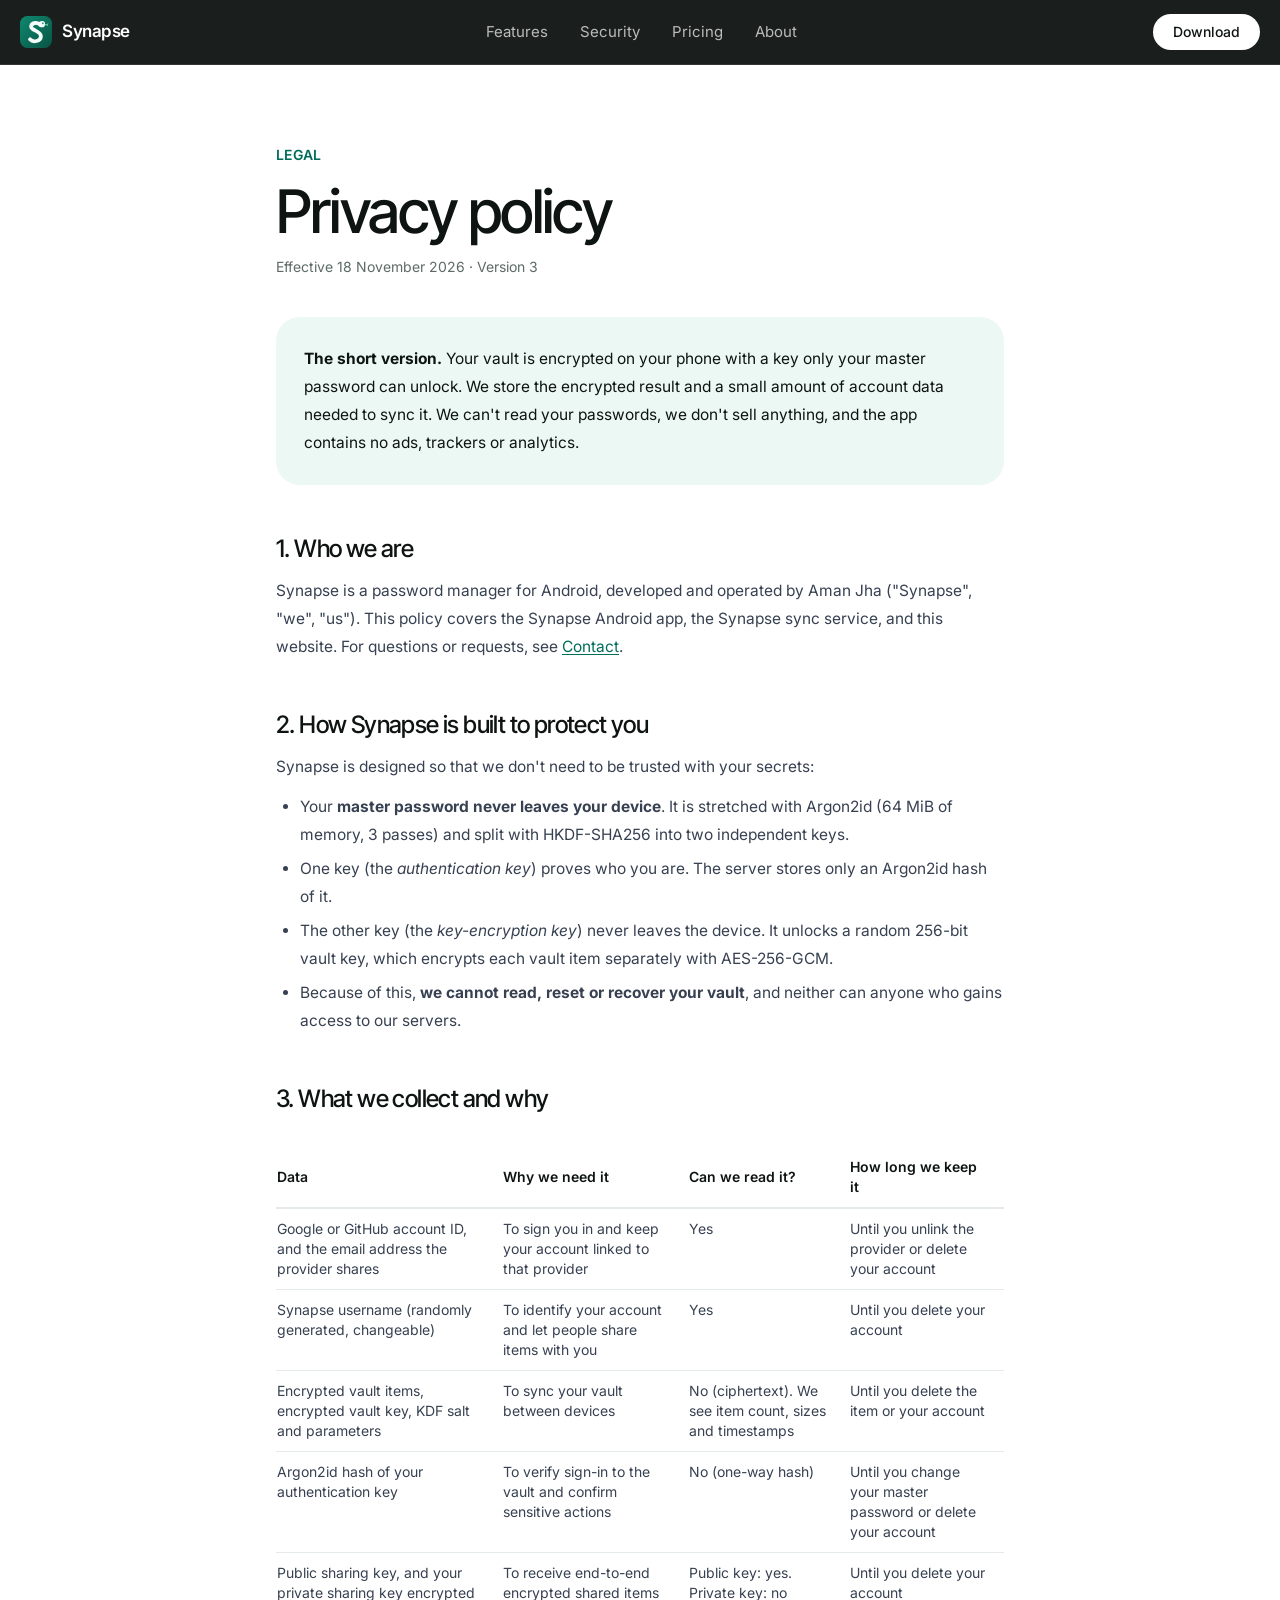
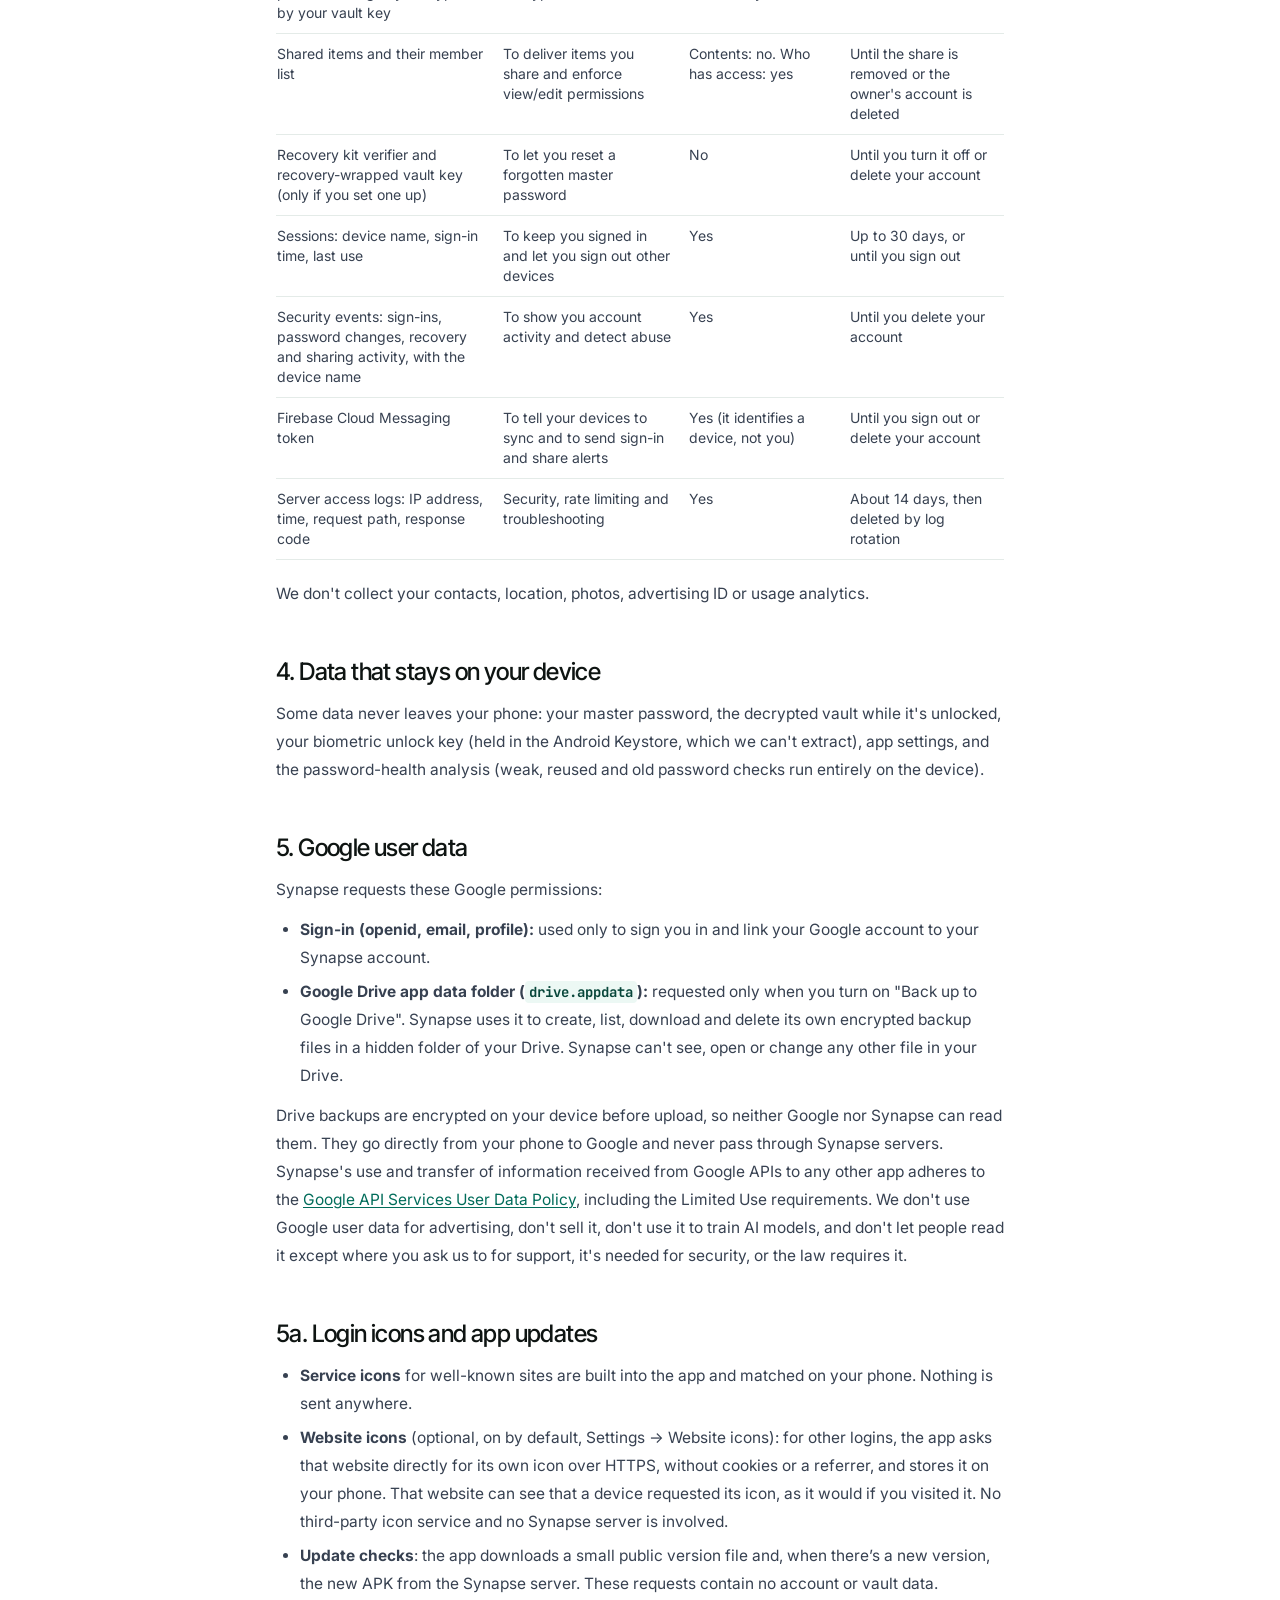
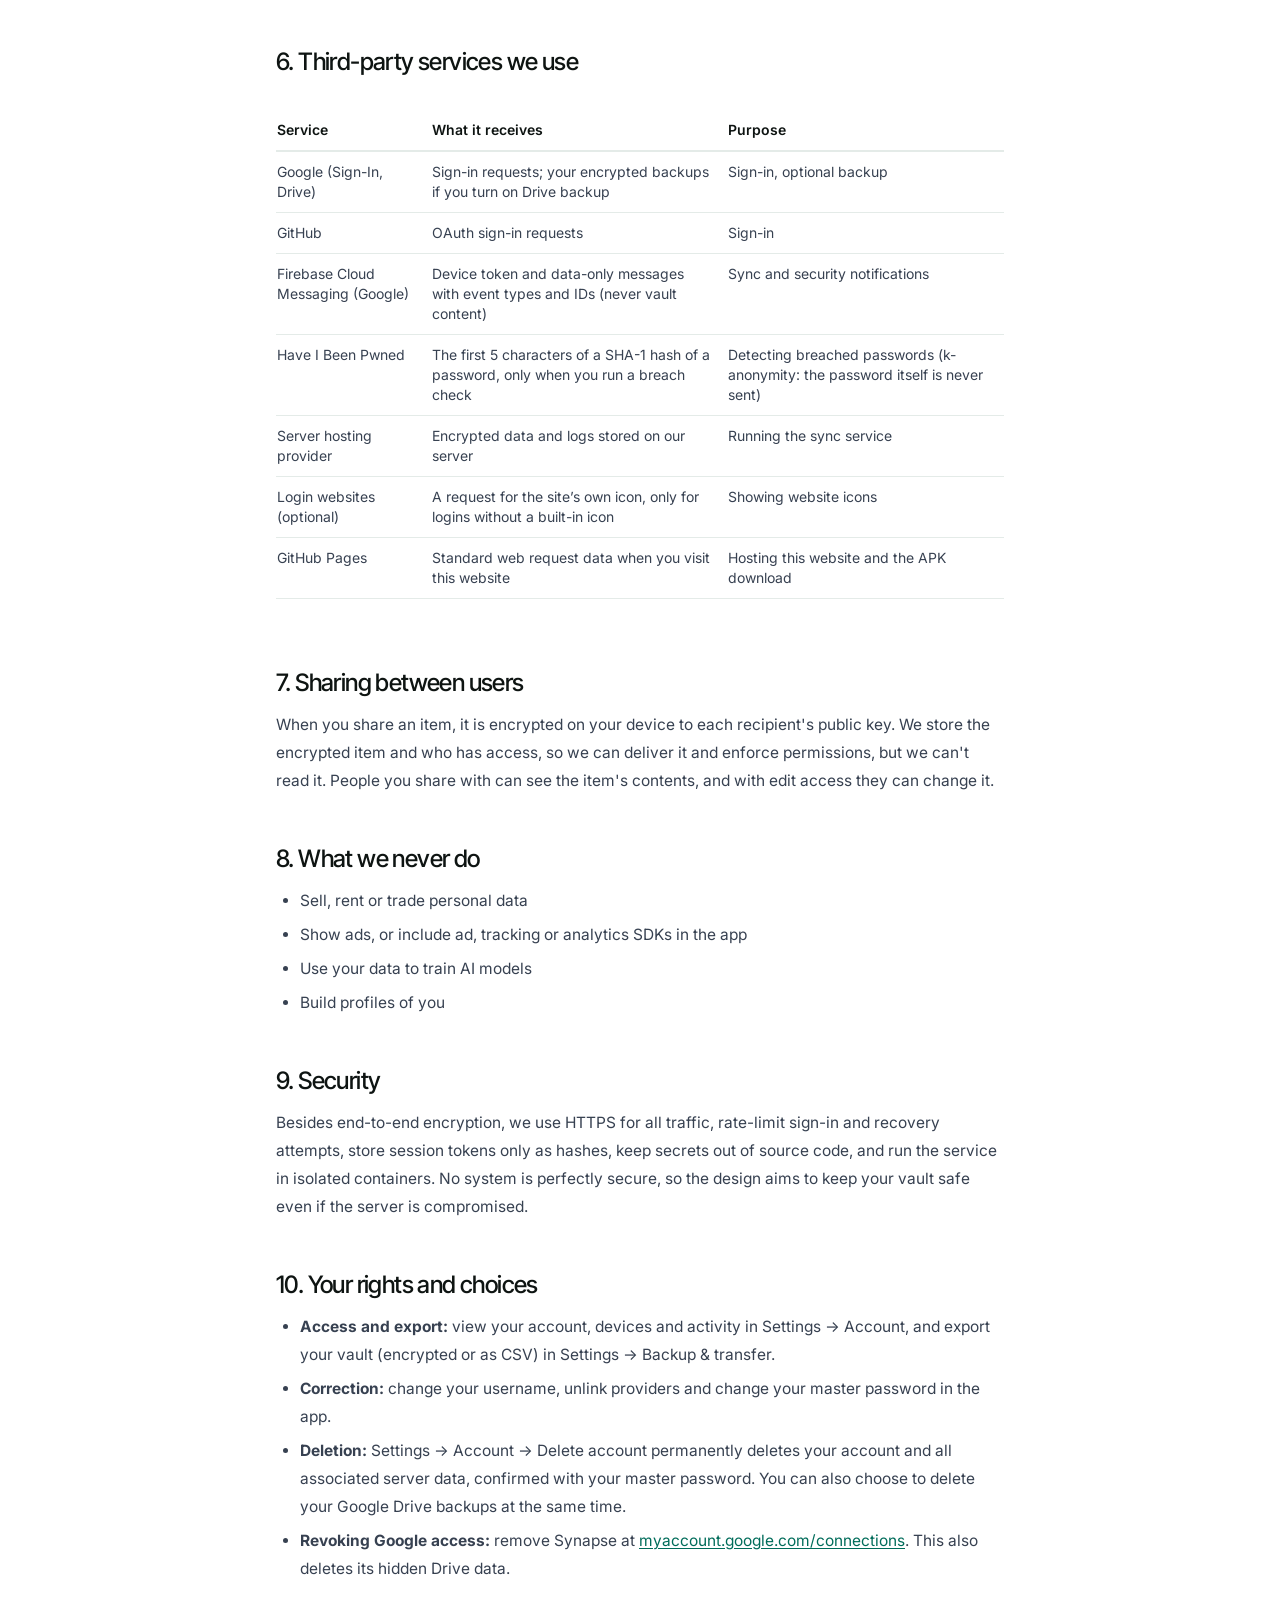
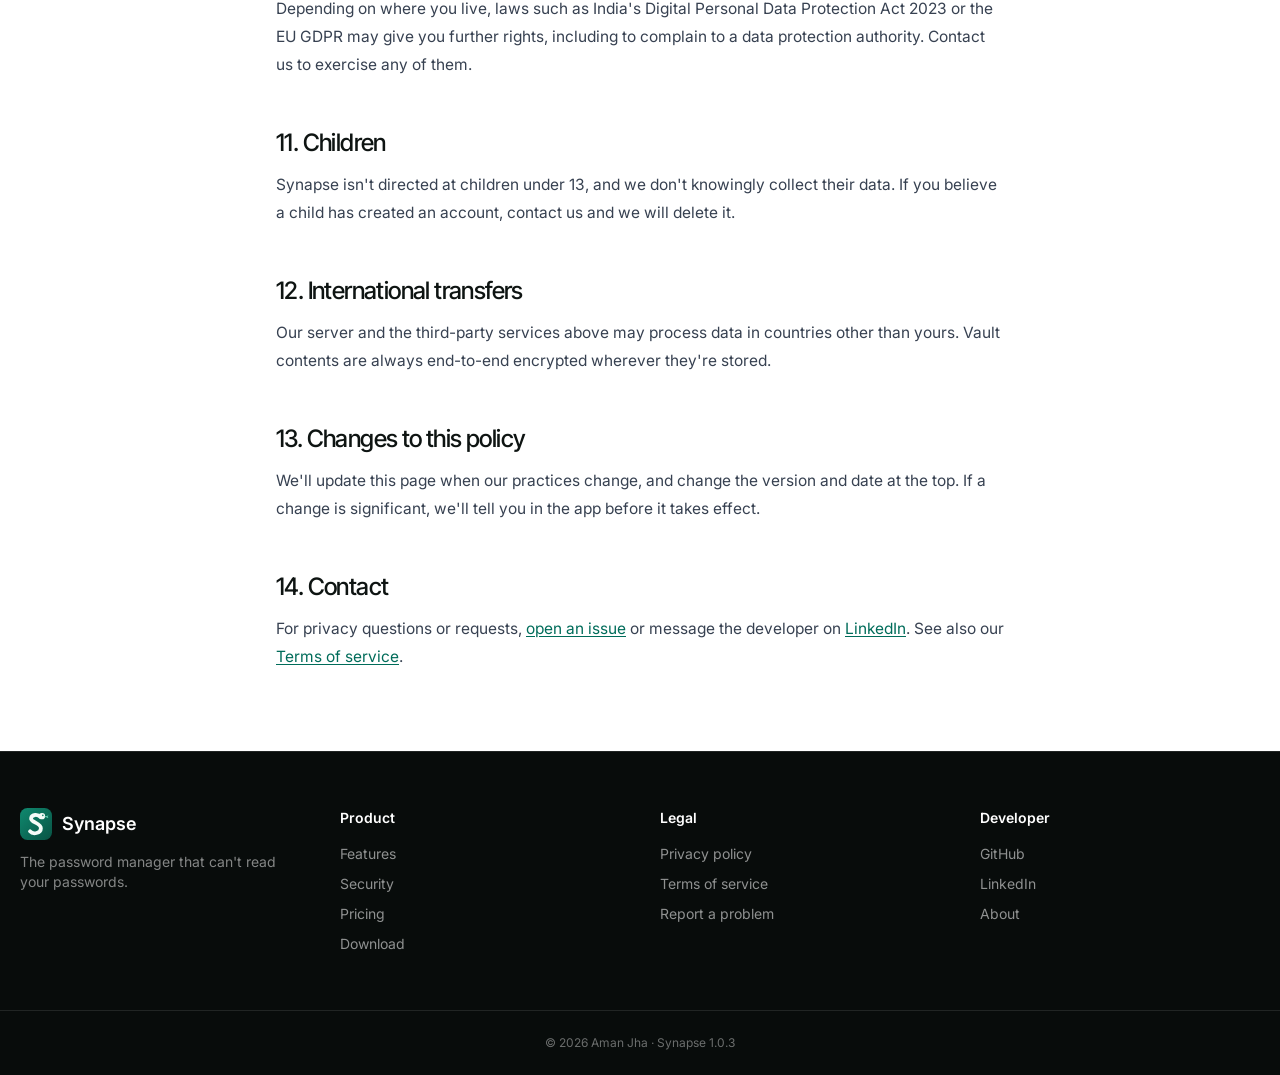
==== commit 6cc4f316: "1.0.3: download, new features, privacy policy for website icons and update checks" ====
--- a/privacy.html
+++ b/privacy.html
@@ -37,7 +37,7 @@
 <!-- description: How the Synapse password manager handles your data: what we store, what we can never see, Google user data, retention and your rights. -->
 <p class="label">Legal</p>
 <h1 class="h-display mt-4 text-5xl sm:text-6xl">Privacy policy</h1>
-<p class="mt-4 text-sm text-muted">Effective 17 November 2026 · Version 2</p>
+<p class="mt-4 text-sm text-muted">Effective 18 November 2026 · Version 3</p>
 
 <div class="prose-legal">
 <div class="mt-10 rounded-3xl bg-brand-50 p-7">
@@ -87,6 +87,13 @@
 <p>Drive backups are encrypted on your device before upload, so neither Google nor Synapse can read them. They go directly from your phone to Google and never pass through Synapse servers.</p>
 <p>Synapse's use and transfer of information received from Google APIs to any other app adheres to the <a href="https://developers.google.com/terms/api-services-user-data-policy">Google API Services User Data Policy</a>, including the Limited Use requirements. We don't use Google user data for advertising, don't sell it, don't use it to train AI models, and don't let people read it except where you ask us to for support, it's needed for security, or the law requires it.</p>
 
+<h2>5a. Login icons and app updates</h2>
+<ul>
+<li><strong>Service icons</strong> for well-known sites are built into the app and matched on your phone. Nothing is sent anywhere.</li>
+<li><strong>Website icons</strong> (optional, on by default, Settings → Website icons): for other logins, the app asks that website directly for its own icon over HTTPS, without cookies or a referrer, and stores it on your phone. That website can see that a device requested its icon, as it would if you visited it. No third-party icon service and no Synapse server is involved.</li>
+<li><strong>Update checks</strong>: the app downloads a small public version file and, when there’s a new version, the new APK from the Synapse server. These requests contain no account or vault data.</li>
+</ul>
+
 <h2>6. Third-party services we use</h2>
 <div class="-mx-5 overflow-x-auto px-5"><table class="min-w-[560px]">
 <thead><tr><th>Service</th><th>What it receives</th><th>Purpose</th></tr></thead>
@@ -96,6 +103,7 @@
 <tr><td>Firebase Cloud Messaging (Google)</td><td>Device token and data-only messages with event types and IDs (never vault content)</td><td>Sync and security notifications</td></tr>
 <tr><td>Have I Been Pwned</td><td>The first 5 characters of a SHA-1 hash of a password, only when you run a breach check</td><td>Detecting breached passwords (k-anonymity: the password itself is never sent)</td></tr>
 <tr><td>Server hosting provider</td><td>Encrypted data and logs stored on our server</td><td>Running the sync service</td></tr>
+<tr><td>Login websites (optional)</td><td>A request for the site’s own icon, only for logins without a built-in icon</td><td>Showing website icons</td></tr>
 <tr><td>GitHub Pages</td><td>Standard web request data when you visit this website</td><td>Hosting this website and the APK download</td></tr>
 </tbody>
 </table></div>
@@ -148,7 +156,7 @@
     <div><p class="text-sm font-semibold">Legal</p><ul class="mt-4 space-y-2.5 text-sm text-white/55"><li><a href="privacy.html" class="hover:text-white">Privacy policy</a></li><li><a href="terms.html" class="hover:text-white">Terms of service</a></li><li><a href="https://github.com/anuragjh/synapse-app/issues" class="hover:text-white">Report a problem</a></li></ul></div>
     <div><p class="text-sm font-semibold">Developer</p><ul class="mt-4 space-y-2.5 text-sm text-white/55"><li><a href="https://github.com/anuragjh" class="hover:text-white">GitHub</a></li><li><a href="https://www.linkedin.com/in/aman-jha-393468318/" class="hover:text-white">LinkedIn</a></li><li><a href="./#about" class="hover:text-white">About</a></li></ul></div>
   </div>
-  <div class="border-t border-white/10 py-6 text-center text-xs text-white/40">© 2026 Aman Jha · Synapse 1.0.2</div>
+  <div class="border-t border-white/10 py-6 text-center text-xs text-white/40">© 2026 Aman Jha · Synapse 1.0.3</div>
 </footer>
 </body>
 </html>
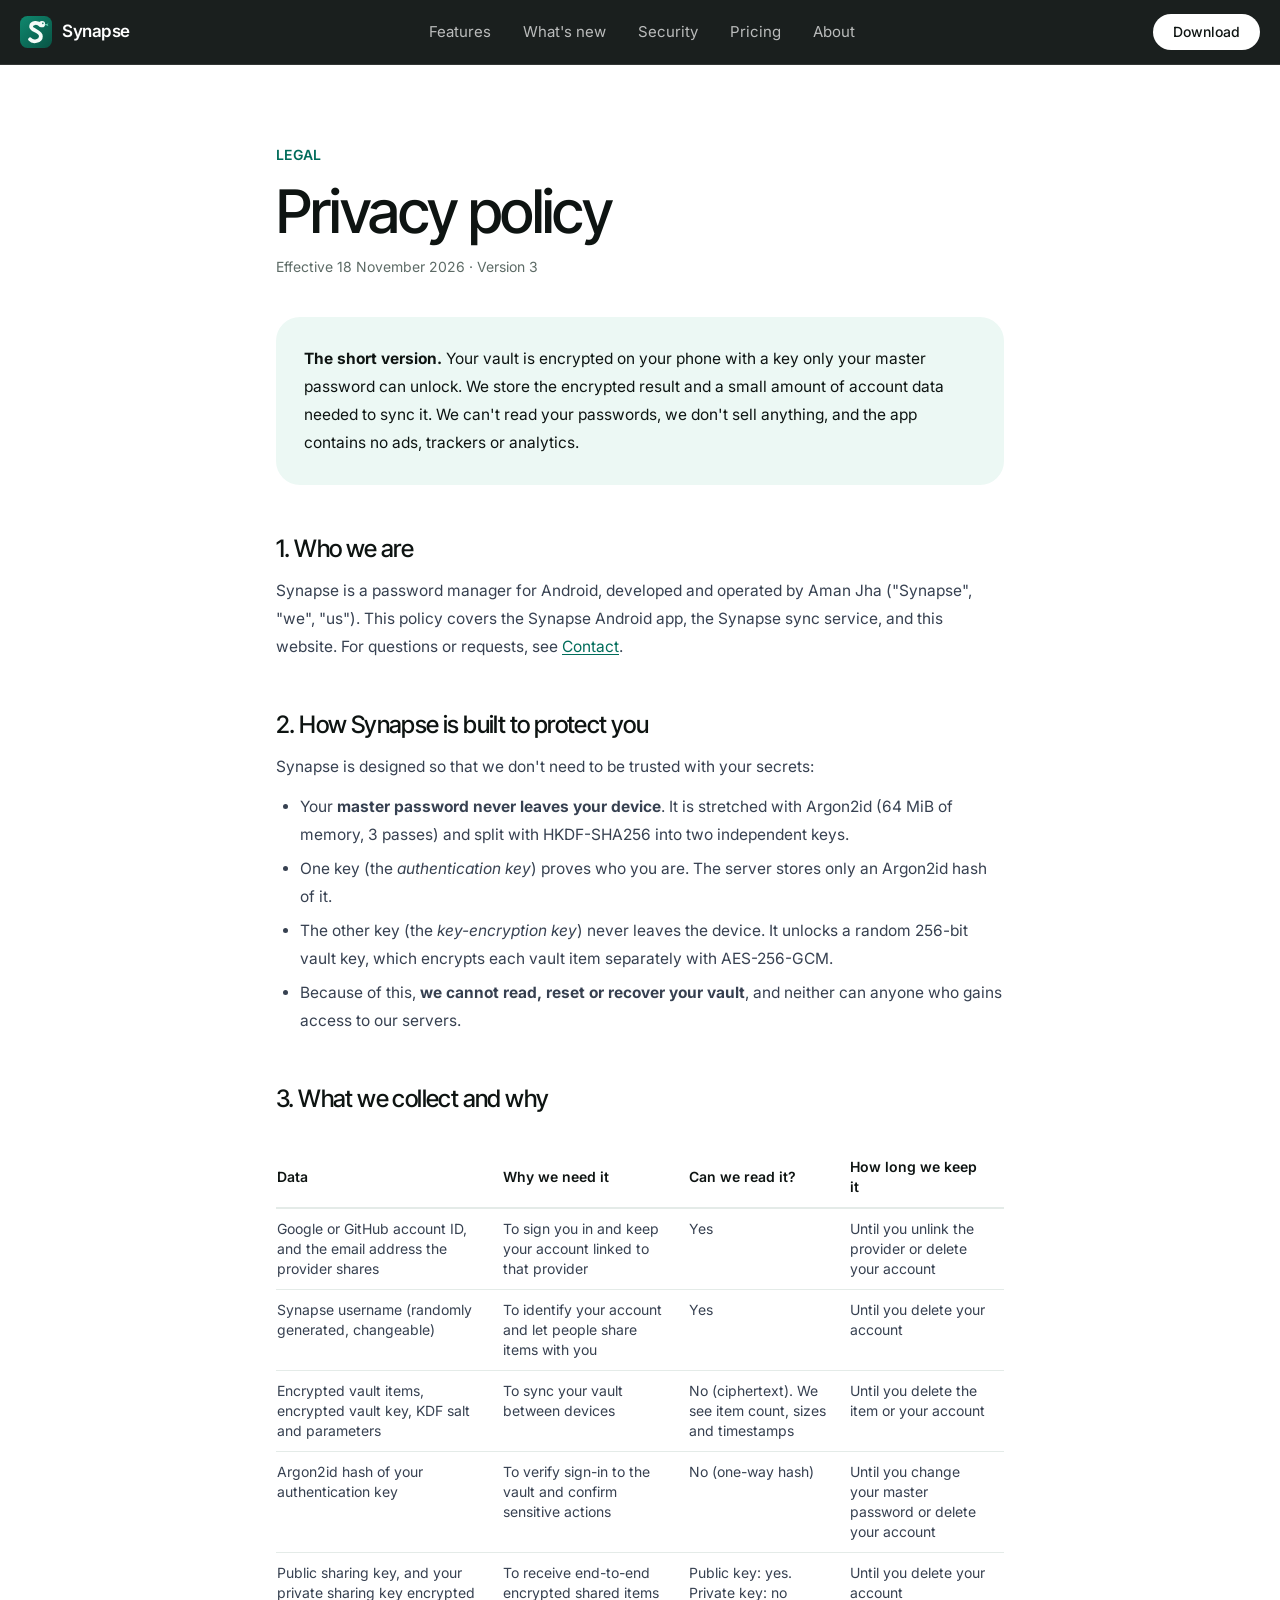
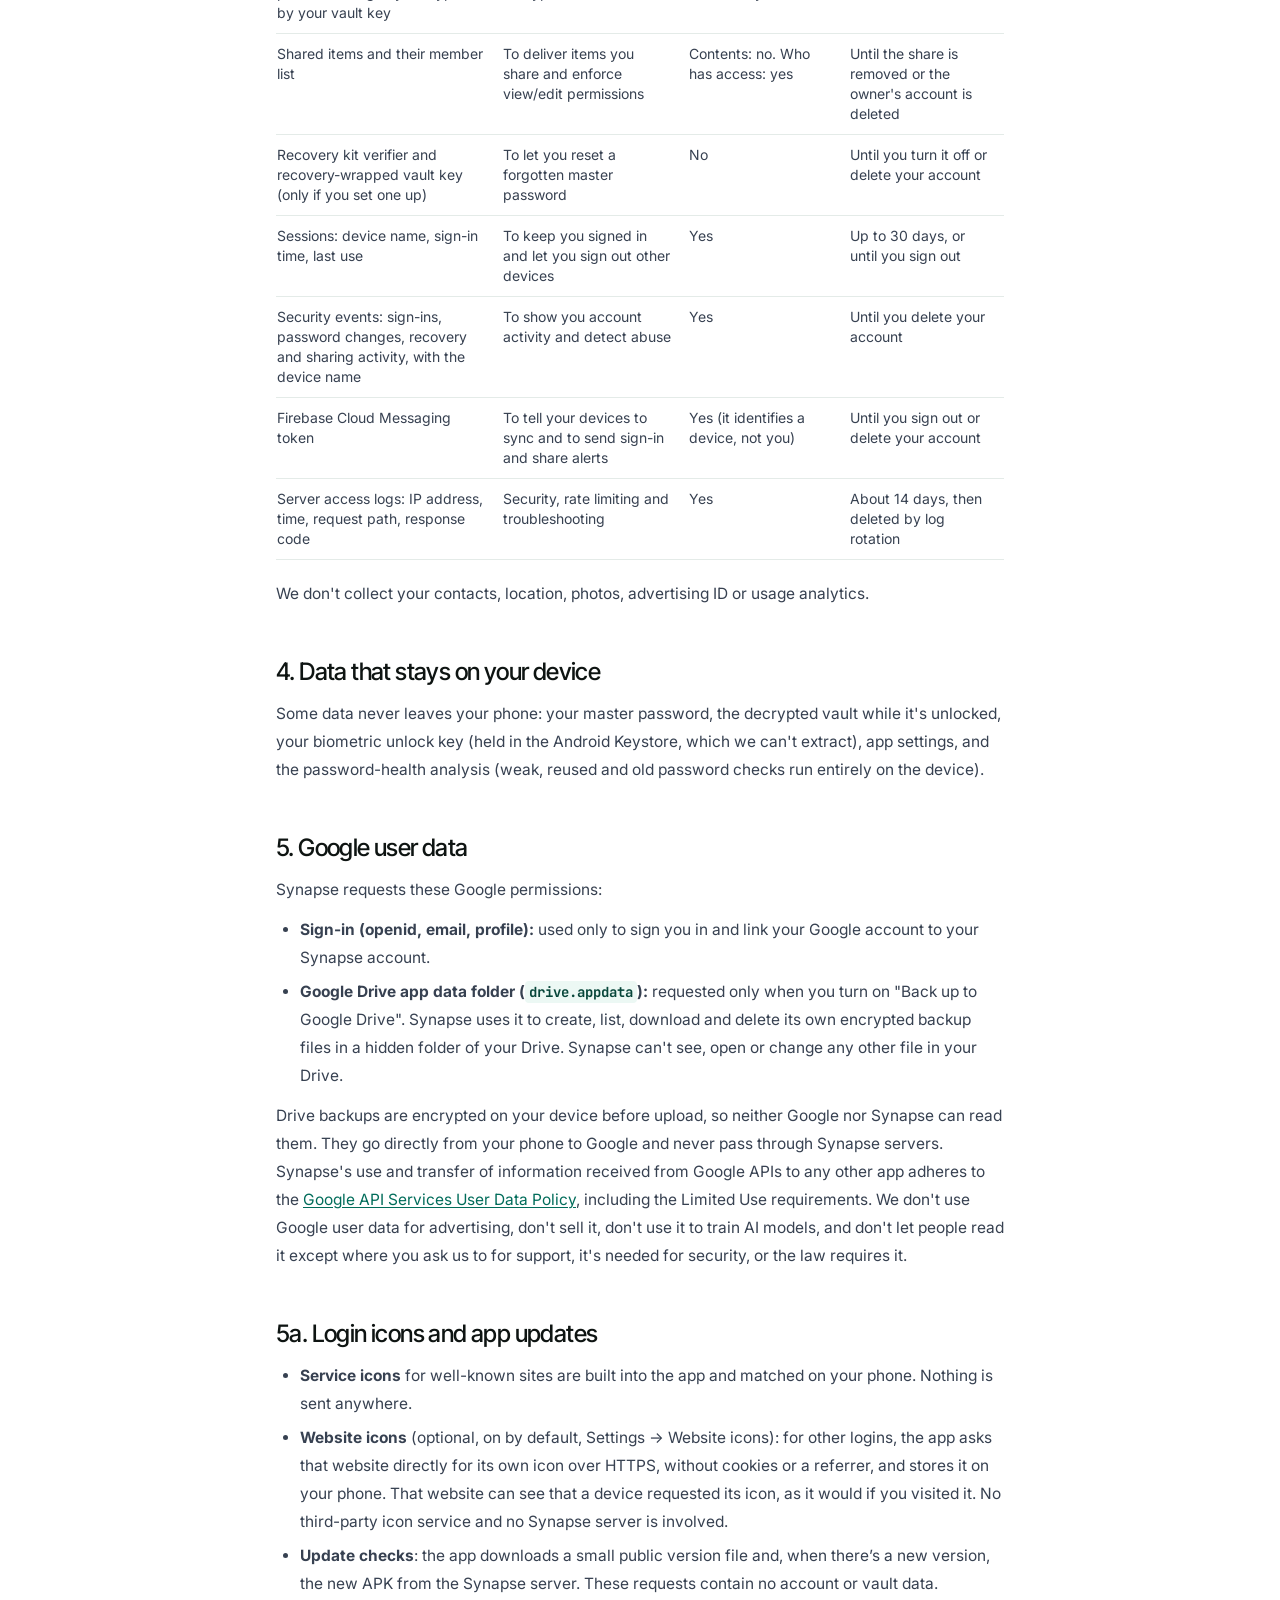
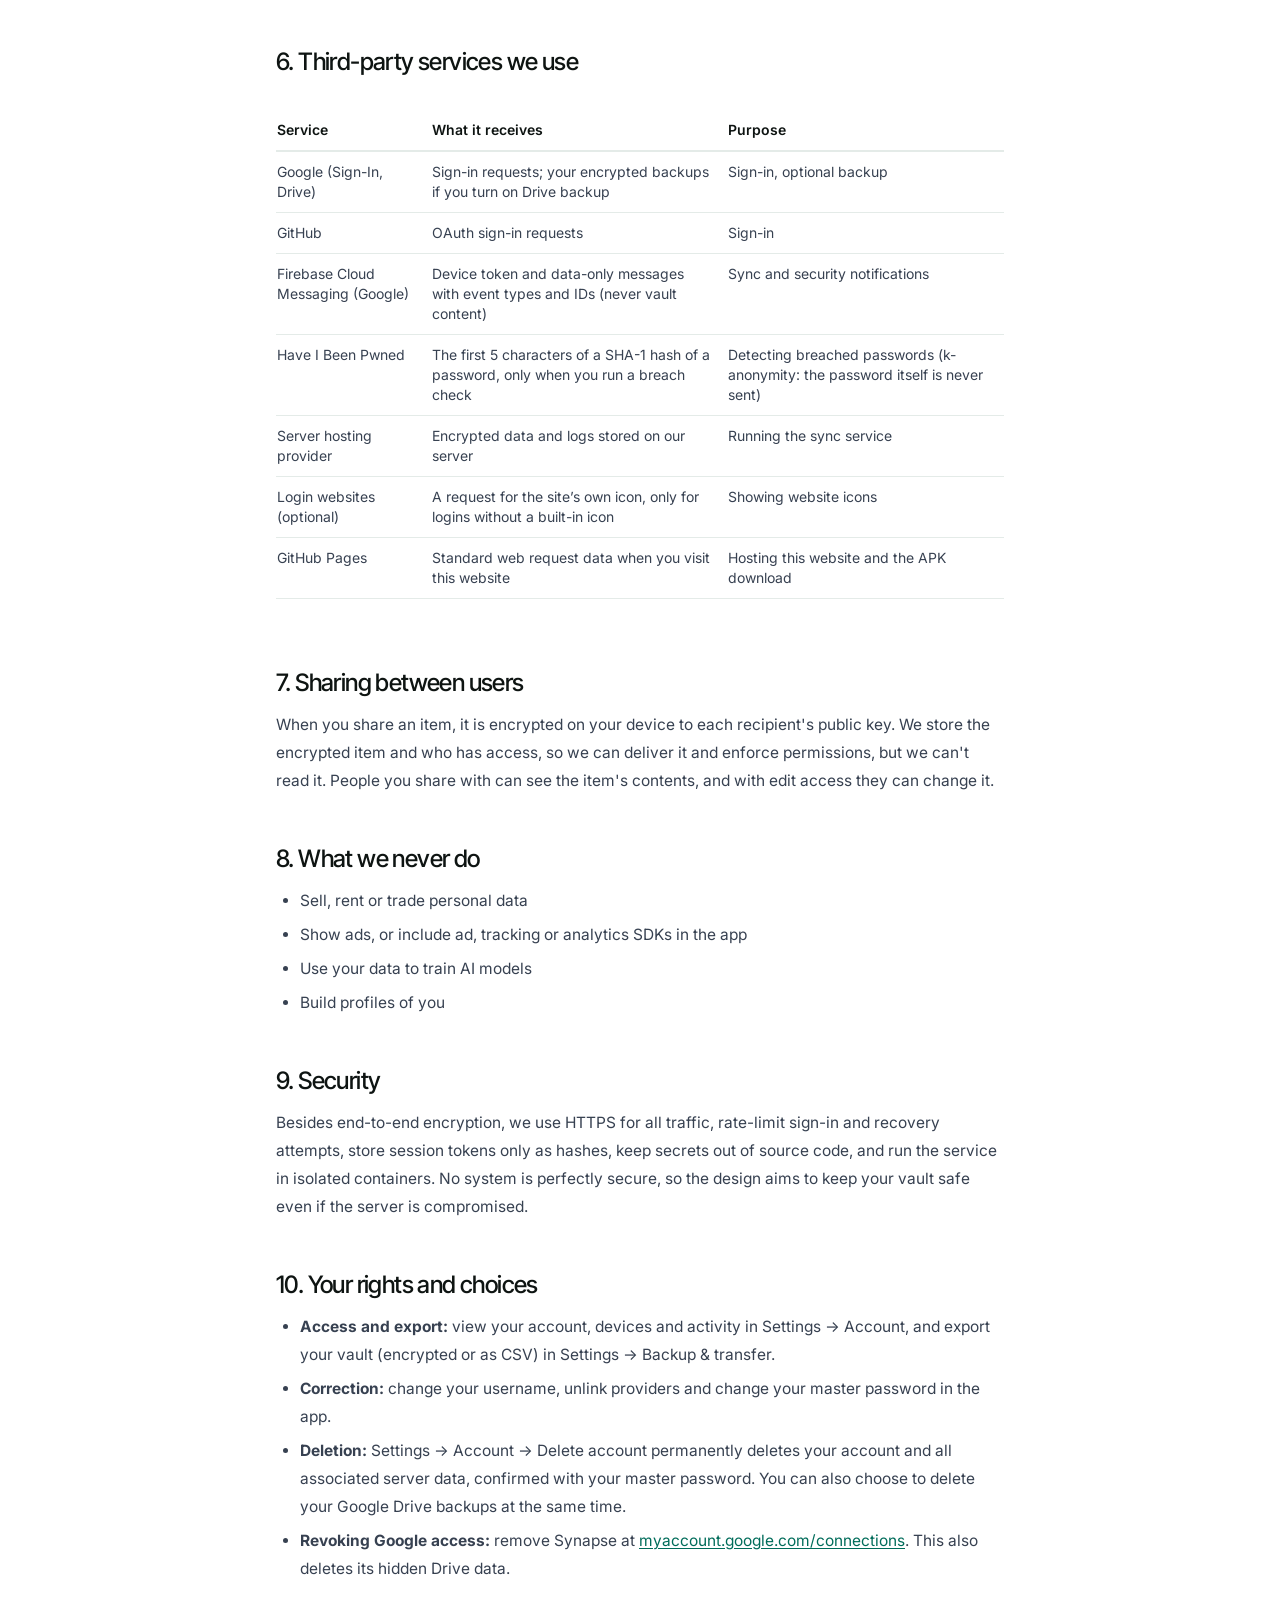
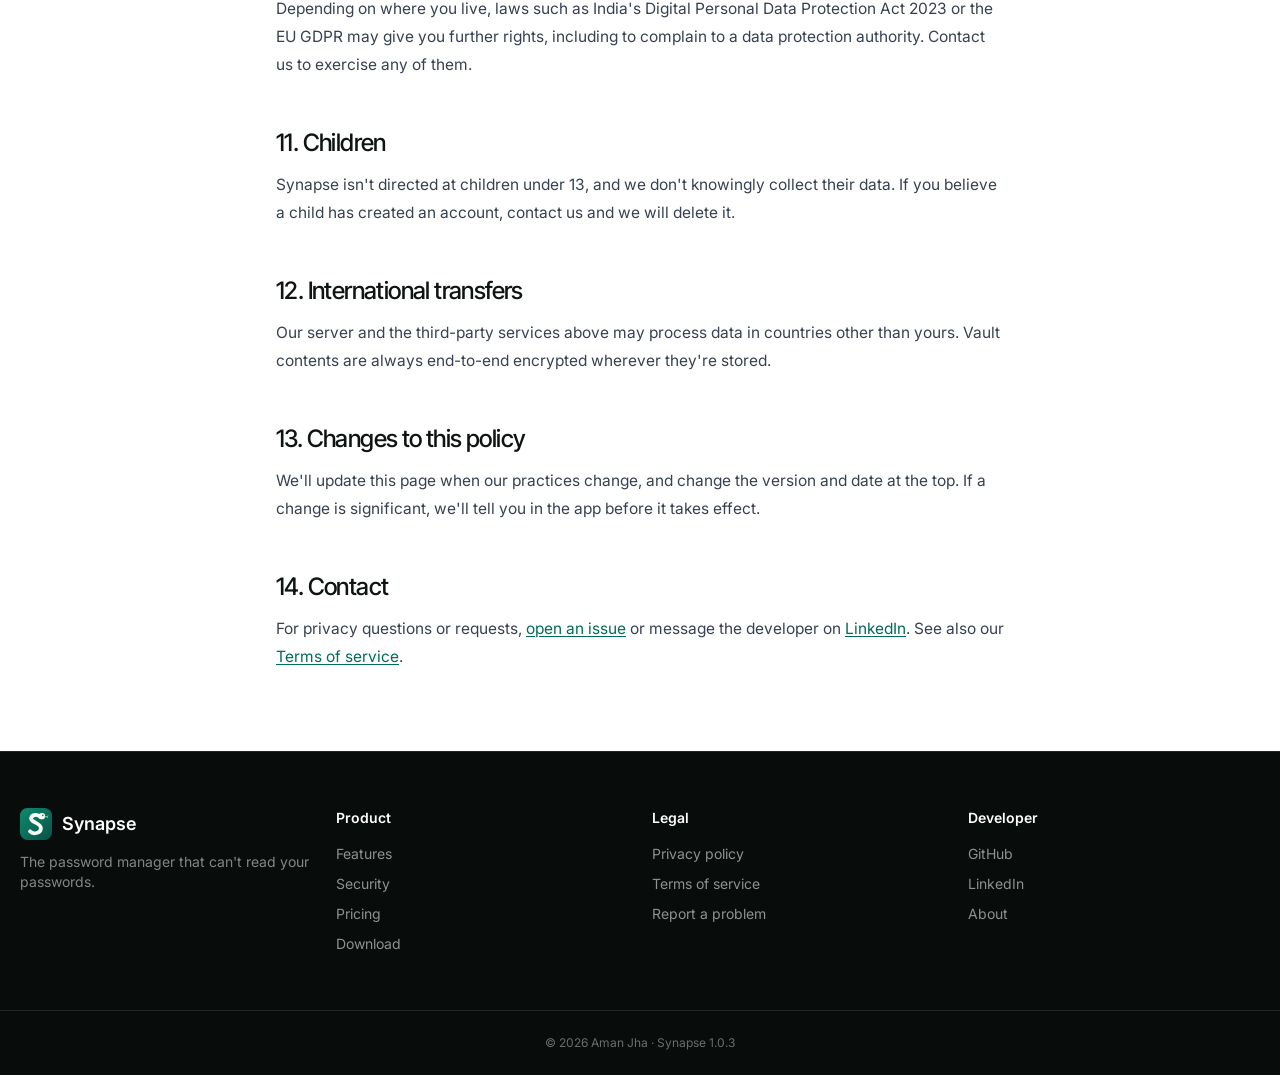
==== commit 2aa938e1: "Mobile layout: phone menu, tighter spacing, no horizontal scroll, two-column footer" ====
--- a/privacy.html
+++ b/privacy.html
@@ -25,11 +25,29 @@
     </a>
     <nav class="hidden items-center gap-8 text-[15px] text-white/70 md:flex">
       <a href="./#features" class="hover:text-white">Features</a>
+      <a href="./#new" class="hover:text-white">What's new</a>
       <a href="./#security" class="hover:text-white">Security</a>
       <a href="./#pricing" class="hover:text-white">Pricing</a>
       <a href="./#about" class="hover:text-white">About</a>
     </nav>
-    <a href="./#download" class="pill-light !px-5 !py-2 text-sm">Download</a>
+    <div class="flex items-center gap-2">
+      <a href="./#download" class="pill-light !px-4 !py-2 text-sm sm:!px-5">Download</a>
+      <details class="group relative md:hidden">
+        <summary class="flex h-10 w-10 cursor-pointer list-none items-center justify-center rounded-full text-white/80 hover:bg-white/10" aria-label="Menu">
+          <svg class="h-6 w-6 group-open:hidden" fill="none" stroke="currentColor" stroke-width="2" viewBox="0 0 24 24"><path d="M4 7h16M4 12h16M4 17h16"/></svg>
+          <svg class="hidden h-6 w-6 group-open:block" fill="none" stroke="currentColor" stroke-width="2" viewBox="0 0 24 24"><path d="M6 6l12 12M18 6 6 18"/></svg>
+        </summary>
+        <nav class="absolute right-0 top-12 w-56 overflow-hidden rounded-2xl border border-white/10 bg-night-800 py-2 text-[15px] shadow-2xl shadow-black/50">
+          <a href="./#features" class="block px-5 py-3 text-white/80 hover:bg-white/5 hover:text-white">Features</a>
+          <a href="./#new" class="block px-5 py-3 text-white/80 hover:bg-white/5 hover:text-white">What's new</a>
+          <a href="./#security" class="block px-5 py-3 text-white/80 hover:bg-white/5 hover:text-white">Security</a>
+          <a href="./#pricing" class="block px-5 py-3 text-white/80 hover:bg-white/5 hover:text-white">Pricing</a>
+          <a href="./#about" class="block px-5 py-3 text-white/80 hover:bg-white/5 hover:text-white">About</a>
+          <a href="privacy.html" class="block border-t border-white/10 px-5 py-3 text-white/60 hover:bg-white/5 hover:text-white">Privacy</a>
+          <a href="terms.html" class="block px-5 py-3 text-white/60 hover:bg-white/5 hover:text-white">Terms</a>
+        </nav>
+      </details>
+    </div>
   </div>
 </header>
 <main class="mx-auto max-w-3xl px-5 py-20">
@@ -147,8 +165,8 @@
 </main>
 <!-- Footer -->
 <footer class="border-t border-white/10 bg-night-950 text-white">
-  <div class="mx-auto grid max-w-7xl gap-10 px-5 py-14 sm:grid-cols-2 lg:grid-cols-4">
-    <div>
+  <div class="mx-auto grid max-w-7xl grid-cols-2 gap-x-6 gap-y-10 px-5 py-14 lg:grid-cols-4">
+    <div class="col-span-2 lg:col-span-1">
       <a href="./" class="flex items-center gap-2.5 text-lg font-semibold"><img src="assets/icon.svg" alt="" class="h-8 w-8"> Synapse</a>
       <p class="mt-3 text-sm text-white/50">The password manager that can't read your passwords.</p>
     </div>
@@ -158,5 +176,9 @@
   </div>
   <div class="border-t border-white/10 py-6 text-center text-xs text-white/40">© 2026 Aman Jha · Synapse 1.0.3</div>
 </footer>
+<script>
+  // Close the phone menu after choosing a link.
+  document.querySelectorAll('header details nav a').forEach(a => a.addEventListener('click', () => a.closest('details').removeAttribute('open')));
+</script>
 </body>
 </html>
--- a/assets/site.css
+++ b/assets/site.css
@@ -1 +1 @@
-*,:after,:before{--tw-border-spacing-x:0;--tw-border-spacing-y:0;--tw-translate-x:0;--tw-translate-y:0;--tw-rotate:0;--tw-skew-x:0;--tw-skew-y:0;--tw-scale-x:1;--tw-scale-y:1;--tw-pan-x: ;--tw-pan-y: ;--tw-pinch-zoom: ;--tw-scroll-snap-strictness:proximity;--tw-gradient-from-position: ;--tw-gradient-via-position: ;--tw-gradient-to-position: ;--tw-ordinal: ;--tw-slashed-zero: ;--tw-numeric-figure: ;--tw-numeric-spacing: ;--tw-numeric-fraction: ;--tw-ring-inset: ;--tw-ring-offset-width:0px;--tw-ring-offset-color:#fff;--tw-ring-color:rgba(59,130,246,.5);--tw-ring-offset-shadow:0 0 #0000;--tw-ring-shadow:0 0 #0000;--tw-shadow:0 0 #0000;--tw-shadow-colored:0 0 #0000;--tw-blur: ;--tw-brightness: ;--tw-contrast: ;--tw-grayscale: ;--tw-hue-rotate: ;--tw-invert: ;--tw-saturate: ;--tw-sepia: ;--tw-drop-shadow: ;--tw-backdrop-blur: ;--tw-backdrop-brightness: ;--tw-backdrop-contrast: ;--tw-backdrop-grayscale: ;--tw-backdrop-hue-rotate: ;--tw-backdrop-invert: ;--tw-backdrop-opacity: ;--tw-backdrop-saturate: ;--tw-backdrop-sepia: ;--tw-contain-size: ;--tw-contain-layout: ;--tw-contain-paint: ;--tw-contain-style: }::backdrop{--tw-border-spacing-x:0;--tw-border-spacing-y:0;--tw-translate-x:0;--tw-translate-y:0;--tw-rotate:0;--tw-skew-x:0;--tw-skew-y:0;--tw-scale-x:1;--tw-scale-y:1;--tw-pan-x: ;--tw-pan-y: ;--tw-pinch-zoom: ;--tw-scroll-snap-strictness:proximity;--tw-gradient-from-position: ;--tw-gradient-via-position: ;--tw-gradient-to-position: ;--tw-ordinal: ;--tw-slashed-zero: ;--tw-numeric-figure: ;--tw-numeric-spacing: ;--tw-numeric-fraction: ;--tw-ring-inset: ;--tw-ring-offset-width:0px;--tw-ring-offset-color:#fff;--tw-ring-color:rgba(59,130,246,.5);--tw-ring-offset-shadow:0 0 #0000;--tw-ring-shadow:0 0 #0000;--tw-shadow:0 0 #0000;--tw-shadow-colored:0 0 #0000;--tw-blur: ;--tw-brightness: ;--tw-contrast: ;--tw-grayscale: ;--tw-hue-rotate: ;--tw-invert: ;--tw-saturate: ;--tw-sepia: ;--tw-drop-shadow: ;--tw-backdrop-blur: ;--tw-backdrop-brightness: ;--tw-backdrop-contrast: ;--tw-backdrop-grayscale: ;--tw-backdrop-hue-rotate: ;--tw-backdrop-invert: ;--tw-backdrop-opacity: ;--tw-backdrop-saturate: ;--tw-backdrop-sepia: ;--tw-contain-size: ;--tw-contain-layout: ;--tw-contain-paint: ;--tw-contain-style: }/*! tailwindcss v3.4.17 | MIT License | https://tailwindcss.com*/*,:after,:before{box-sizing:border-box;border:0 solid #e5e7eb}:after,:before{--tw-content:""}:host,html{line-height:1.5;-webkit-text-size-adjust:100%;-moz-tab-size:4;-o-tab-size:4;tab-size:4;font-family:Inter,system-ui,sans-serif;font-feature-settings:normal;font-variation-settings:normal;-webkit-tap-highlight-color:transparent}body{margin:0;line-height:inherit}hr{height:0;color:inherit;border-top-width:1px}abbr:where([title]){-webkit-text-decoration:underline dotted;text-decoration:underline dotted}h1,h2,h3,h4,h5,h6{font-size:inherit;font-weight:inherit}a{color:inherit;text-decoration:inherit}b,strong{font-weight:bolder}code,kbd,pre,samp{font-family:JetBrains Mono,ui-monospace,monospace;font-feature-settings:normal;font-variation-settings:normal;font-size:1em}small{font-size:80%}sub,sup{font-size:75%;line-height:0;position:relative;vertical-align:baseline}sub{bottom:-.25em}sup{top:-.5em}table{text-indent:0;border-color:inherit;border-collapse:collapse}button,input,optgroup,select,textarea{font-family:inherit;font-feature-settings:inherit;font-variation-settings:inherit;font-size:100%;font-weight:inherit;line-height:inherit;letter-spacing:inherit;color:inherit;margin:0;padding:0}button,select{text-transform:none}button,input:where([type=button]),input:where([type=reset]),input:where([type=submit]){-webkit-appearance:button;background-color:transparent;background-image:none}:-moz-focusring{outline:auto}:-moz-ui-invalid{box-shadow:none}progress{vertical-align:baseline}::-webkit-inner-spin-button,::-webkit-outer-spin-button{height:auto}[type=search]{-webkit-appearance:textfield;outline-offset:-2px}::-webkit-search-decoration{-webkit-appearance:none}::-webkit-file-upload-button{-webkit-appearance:button;font:inherit}summary{display:list-item}blockquote,dd,dl,figure,h1,h2,h3,h4,h5,h6,hr,p,pre{margin:0}fieldset{margin:0}fieldset,legend{padding:0}menu,ol,ul{list-style:none;margin:0;padding:0}dialog{padding:0}textarea{resize:vertical}input::-moz-placeholder,textarea::-moz-placeholder{opacity:1;color:#9ca3af}input::placeholder,textarea::placeholder{opacity:1;color:#9ca3af}[role=button],button{cursor:pointer}:disabled{cursor:default}audio,canvas,embed,iframe,img,object,svg,video{display:block;vertical-align:middle}img,video{max-width:100%;height:auto}[hidden]:where(:not([hidden=until-found])){display:none}.phone{position:relative;margin-left:auto;margin-right:auto;width:220px;overflow:hidden;border-radius:2.2rem;border-width:8px;--tw-border-opacity:1;border-color:rgb(21 29 26/var(--tw-border-opacity,1));--tw-bg-opacity:1;background-color:rgb(8 12 11/var(--tw-bg-opacity,1));--tw-shadow:0 30px 60px -20px rgba(0,0,0,.45);--tw-shadow-colored:0 30px 60px -20px var(--tw-shadow-color);box-shadow:var(--tw-ring-offset-shadow,0 0 #0000),var(--tw-ring-shadow,0 0 #0000),var(--tw-shadow)}@media (min-width:640px){.phone{width:250px}}.phone img{display:block;height:auto;width:100%}.pill,.pill-dark{display:inline-flex;align-items:center;justify-content:center;gap:.5rem;border-radius:9999px;padding:.75rem 1.5rem;font-size:15px;font-weight:500;transition-property:color,background-color,border-color,text-decoration-color,fill,stroke,opacity,box-shadow,transform,filter,-webkit-backdrop-filter;transition-property:color,background-color,border-color,text-decoration-color,fill,stroke,opacity,box-shadow,transform,filter,backdrop-filter;transition-property:color,background-color,border-color,text-decoration-color,fill,stroke,opacity,box-shadow,transform,filter,backdrop-filter,-webkit-backdrop-filter;transition-timing-function:cubic-bezier(.4,0,.2,1);transition-duration:.15s}.pill-dark{--tw-bg-opacity:1;background-color:rgb(14 20 18/var(--tw-bg-opacity,1));--tw-text-opacity:1;color:rgb(255 255 255/var(--tw-text-opacity,1))}.pill-dark:hover{--tw-bg-opacity:1;background-color:rgb(31 42 38/var(--tw-bg-opacity,1))}.pill-light{display:inline-flex;align-items:center;justify-content:center;gap:.5rem;border-radius:9999px;padding:.75rem 1.5rem;font-size:15px;font-weight:500;transition-property:color,background-color,border-color,text-decoration-color,fill,stroke,opacity,box-shadow,transform,filter,-webkit-backdrop-filter;transition-property:color,background-color,border-color,text-decoration-color,fill,stroke,opacity,box-shadow,transform,filter,backdrop-filter;transition-property:color,background-color,border-color,text-decoration-color,fill,stroke,opacity,box-shadow,transform,filter,backdrop-filter,-webkit-backdrop-filter;transition-timing-function:cubic-bezier(.4,0,.2,1);transition-duration:.15s;--tw-bg-opacity:1;background-color:rgb(255 255 255/var(--tw-bg-opacity,1));--tw-text-opacity:1;color:rgb(14 20 18/var(--tw-text-opacity,1))}.pill-light:hover{--tw-bg-opacity:1;background-color:rgb(236 248 244/var(--tw-bg-opacity,1))}.pill-brand{display:inline-flex;align-items:center;justify-content:center;gap:.5rem;border-radius:9999px;padding:.75rem 1.5rem;font-size:15px;font-weight:500;transition-property:color,background-color,border-color,text-decoration-color,fill,stroke,opacity,box-shadow,transform,filter,-webkit-backdrop-filter;transition-property:color,background-color,border-color,text-decoration-color,fill,stroke,opacity,box-shadow,transform,filter,backdrop-filter;transition-property:color,background-color,border-color,text-decoration-color,fill,stroke,opacity,box-shadow,transform,filter,backdrop-filter,-webkit-backdrop-filter;transition-timing-function:cubic-bezier(.4,0,.2,1);transition-duration:.15s;--tw-bg-opacity:1;background-color:rgb(0 108 90/var(--tw-bg-opacity,1));--tw-text-opacity:1;color:rgb(255 255 255/var(--tw-text-opacity,1))}.pill-brand:hover{--tw-bg-opacity:1;background-color:rgb(7 70 58/var(--tw-bg-opacity,1))}.pill-outline{border-radius:9999px;border-width:1px;border-color:currentColor}.pill-off,.pill-outline{display:inline-flex;align-items:center;justify-content:center;gap:.5rem;padding:.75rem 1.5rem;font-size:15px;font-weight:500;transition-property:color,background-color,border-color,text-decoration-color,fill,stroke,opacity,box-shadow,transform,filter,-webkit-backdrop-filter;transition-property:color,background-color,border-color,text-decoration-color,fill,stroke,opacity,box-shadow,transform,filter,backdrop-filter;transition-property:color,background-color,border-color,text-decoration-color,fill,stroke,opacity,box-shadow,transform,filter,backdrop-filter,-webkit-backdrop-filter;transition-timing-function:cubic-bezier(.4,0,.2,1);transition-duration:.15s}.pill-off{border-radius:9999px;cursor:not-allowed;border-width:1px;border-style:dashed;--tw-border-opacity:1;border-color:rgb(209 213 219/var(--tw-border-opacity,1));--tw-text-opacity:1;color:rgb(156 163 175/var(--tw-text-opacity,1))}.label{font-size:.875rem;line-height:1.25rem;font-weight:600;text-transform:uppercase;letter-spacing:.025em;--tw-text-opacity:1;color:rgb(0 108 90/var(--tw-text-opacity,1))}.h-display{font-family:Inter Tight,Inter,system-ui,sans-serif;font-weight:500;letter-spacing:-.03em}.link{font-weight:500;text-decoration-line:underline;text-decoration-thickness:1px;text-underline-offset:4px}.link:hover{--tw-text-opacity:1;color:rgb(0 108 90/var(--tw-text-opacity,1))}.prose-legal h2{margin-top:3rem;margin-bottom:.75rem;font-family:Inter Tight,Inter,system-ui,sans-serif;font-size:1.5rem;line-height:2rem;font-weight:500;letter-spacing:-.025em;--tw-text-opacity:1;color:rgb(14 20 18/var(--tw-text-opacity,1))}.prose-legal li,.prose-legal p{font-size:15.5px;line-height:1.75rem;--tw-text-opacity:1;color:rgb(55 65 81/var(--tw-text-opacity,1))}.prose-legal ul{margin-top:.75rem;margin-bottom:.75rem;list-style-type:disc}.prose-legal ul>:not([hidden])~:not([hidden]){--tw-space-y-reverse:0;margin-top:calc(.375rem*(1 - var(--tw-space-y-reverse)));margin-bottom:calc(.375rem*var(--tw-space-y-reverse))}.prose-legal ul{padding-left:1.5rem}.prose-legal a{--tw-text-opacity:1;color:rgb(0 108 90/var(--tw-text-opacity,1));text-decoration-line:underline;text-underline-offset:2px}.prose-legal a:hover{--tw-text-opacity:1;color:rgb(7 70 58/var(--tw-text-opacity,1))}.prose-legal table{margin-top:1.25rem;margin-bottom:1.25rem;width:100%;font-size:.875rem;line-height:1.25rem}.prose-legal th{border-bottom-width:2px;border-color:rgb(228 235 232/var(--tw-border-opacity,1));text-align:left;font-weight:600;color:rgb(14 20 18/var(--tw-text-opacity,1))}.prose-legal td,.prose-legal th{--tw-border-opacity:1;padding-top:.625rem;padding-bottom:.625rem;padding-right:1rem;--tw-text-opacity:1}.prose-legal td{border-bottom-width:1px;border-color:rgb(228 235 232/var(--tw-border-opacity,1));vertical-align:top;color:rgb(55 65 81/var(--tw-text-opacity,1))}.prose-legal code{border-radius:.25rem;--tw-bg-opacity:1;background-color:rgb(236 248 244/var(--tw-bg-opacity,1));padding:.125rem .25rem;font-size:.9em;--tw-text-opacity:1;color:rgb(7 70 58/var(--tw-text-opacity,1))}.sticky{position:sticky}.top-0{top:0}.z-40{z-index:40}.order-1{order:1}.order-2{order:2}.-mx-5{margin-left:-1.25rem;margin-right:-1.25rem}.mx-auto{margin-left:auto;margin-right:auto}.mt-1{margin-top:.25rem}.mt-10{margin-top:2.5rem}.mt-12{margin-top:3rem}.mt-14{margin-top:3.5rem}.mt-16{margin-top:4rem}.mt-2{margin-top:.5rem}.mt-3{margin-top:.75rem}.mt-4{margin-top:1rem}.mt-5{margin-top:1.25rem}.mt-6{margin-top:1.5rem}.mt-7{margin-top:1.75rem}.mt-8{margin-top:2rem}.mt-9{margin-top:2.25rem}.flex{display:flex}.table{display:table}.grid{display:grid}.contents{display:contents}.hidden{display:none}.h-14{height:3.5rem}.h-16{height:4rem}.h-20{height:5rem}.h-5{height:1.25rem}.h-8{height:2rem}.h-9{height:2.25rem}.\!w-\[170px\]{width:170px!important}.\!w-\[200px\]{width:200px!important}.w-14{width:3.5rem}.w-16{width:4rem}.w-20{width:5rem}.w-5{width:1.25rem}.w-8{width:2rem}.w-9{width:2.25rem}.w-\[210px\]{width:210px}.w-\[240px\]{width:240px}.w-full{width:100%}.min-w-0{min-width:0}.min-w-\[560px\]{min-width:560px}.max-w-2xl{max-width:42rem}.max-w-3xl{max-width:48rem}.max-w-4xl{max-width:56rem}.max-w-5xl{max-width:64rem}.max-w-7xl{max-width:80rem}.max-w-\[1400px\]{max-width:1400px}.max-w-xl{max-width:36rem}.translate-y-10{--tw-translate-y:2.5rem}.translate-y-10,.translate-y-12{transform:translate(var(--tw-translate-x),var(--tw-translate-y)) rotate(var(--tw-rotate)) skewX(var(--tw-skew-x)) skewY(var(--tw-skew-y)) scaleX(var(--tw-scale-x)) scaleY(var(--tw-scale-y))}.translate-y-12{--tw-translate-y:3rem}.cursor-pointer{cursor:pointer}.list-none{list-style-type:none}.grid-cols-1{grid-template-columns:repeat(1,minmax(0,1fr))}.grid-cols-2{grid-template-columns:repeat(2,minmax(0,1fr))}.grid-cols-3{grid-template-columns:repeat(3,minmax(0,1fr))}.flex-wrap{flex-wrap:wrap}.items-end{align-items:flex-end}.items-center{align-items:center}.justify-center{justify-content:center}.justify-between{justify-content:space-between}.gap-10{gap:2.5rem}.gap-12{gap:3rem}.gap-14{gap:3.5rem}.gap-2\.5{gap:.625rem}.gap-3{gap:.75rem}.gap-4{gap:1rem}.gap-5{gap:1.25rem}.gap-6{gap:1.5rem}.gap-8{gap:2rem}.gap-px{gap:1px}.gap-x-10{-moz-column-gap:2.5rem;column-gap:2.5rem}.gap-y-12{row-gap:3rem}.gap-y-8{row-gap:2rem}.space-y-1\.5>:not([hidden])~:not([hidden]){--tw-space-y-reverse:0;margin-top:calc(.375rem*(1 - var(--tw-space-y-reverse)));margin-bottom:calc(.375rem*var(--tw-space-y-reverse))}.space-y-2\.5>:not([hidden])~:not([hidden]){--tw-space-y-reverse:0;margin-top:calc(.625rem*(1 - var(--tw-space-y-reverse)));margin-bottom:calc(.625rem*var(--tw-space-y-reverse))}.space-y-24>:not([hidden])~:not([hidden]){--tw-space-y-reverse:0;margin-top:calc(6rem*(1 - var(--tw-space-y-reverse)));margin-bottom:calc(6rem*var(--tw-space-y-reverse))}.space-y-3>:not([hidden])~:not([hidden]){--tw-space-y-reverse:0;margin-top:calc(.75rem*(1 - var(--tw-space-y-reverse)));margin-bottom:calc(.75rem*var(--tw-space-y-reverse))}.space-y-4>:not([hidden])~:not([hidden]){--tw-space-y-reverse:0;margin-top:calc(1rem*(1 - var(--tw-space-y-reverse)));margin-bottom:calc(1rem*var(--tw-space-y-reverse))}.divide-y>:not([hidden])~:not([hidden]){--tw-divide-y-reverse:0;border-top-width:calc(1px*(1 - var(--tw-divide-y-reverse)));border-bottom-width:calc(1px*var(--tw-divide-y-reverse))}.divide-line>:not([hidden])~:not([hidden]){--tw-divide-opacity:1;border-color:rgb(228 235 232/var(--tw-divide-opacity,1))}.overflow-hidden{overflow:hidden}.overflow-x-auto{overflow-x:auto}.scroll-smooth{scroll-behavior:smooth}.break-all{word-break:break-all}.rounded-2xl{border-radius:1rem}.rounded-3xl{border-radius:1.5rem}.rounded-\[28px\]{border-radius:28px}.rounded-full{border-radius:9999px}.rounded-xl{border-radius:.75rem}.border{border-width:1px}.border-y{border-top-width:1px}.border-b,.border-y{border-bottom-width:1px}.border-t{border-top-width:1px}.border-line{--tw-border-opacity:1;border-color:rgb(228 235 232/var(--tw-border-opacity,1))}.border-white\/10{border-color:hsla(0,0%,100%,.1)}.border-white\/15{border-color:hsla(0,0%,100%,.15)}.bg-\[\#0a66c2\]{--tw-bg-opacity:1;background-color:rgb(10 102 194/var(--tw-bg-opacity,1))}.bg-brand-50{--tw-bg-opacity:1;background-color:rgb(236 248 244/var(--tw-bg-opacity,1))}.bg-brand-50\/60{background-color:rgba(236,248,244,.6)}.bg-brand-700{--tw-bg-opacity:1;background-color:rgb(0 108 90/var(--tw-bg-opacity,1))}.bg-brand-800{--tw-bg-opacity:1;background-color:rgb(7 70 58/var(--tw-bg-opacity,1))}.bg-night-700{--tw-bg-opacity:1;background-color:rgb(31 42 38/var(--tw-bg-opacity,1))}.bg-night-800{--tw-bg-opacity:1;background-color:rgb(21 29 26/var(--tw-bg-opacity,1))}.bg-night-900{--tw-bg-opacity:1;background-color:rgb(14 20 18/var(--tw-bg-opacity,1))}.bg-night-900\/95{background-color:rgba(14,20,18,.95)}.bg-night-950{--tw-bg-opacity:1;background-color:rgb(8 12 11/var(--tw-bg-opacity,1))}.bg-white{--tw-bg-opacity:1;background-color:rgb(255 255 255/var(--tw-bg-opacity,1))}.bg-gradient-to-b{background-image:linear-gradient(to bottom,var(--tw-gradient-stops))}.from-brand-700{--tw-gradient-from:#006c5a var(--tw-gradient-from-position);--tw-gradient-to:rgba(0,108,90,0) var(--tw-gradient-to-position);--tw-gradient-stops:var(--tw-gradient-from),var(--tw-gradient-to)}.via-brand-500{--tw-gradient-to:rgba(17,150,121,0) var(--tw-gradient-to-position);--tw-gradient-stops:var(--tw-gradient-from),#119679 var(--tw-gradient-via-position),var(--tw-gradient-to)}.to-brand-300{--tw-gradient-to:#7ee8c8 var(--tw-gradient-to-position)}.object-cover{-o-object-fit:cover;object-fit:cover}.p-5{padding:1.25rem}.p-6{padding:1.5rem}.p-7{padding:1.75rem}.p-8{padding:2rem}.\!px-5{padding-left:1.25rem!important;padding-right:1.25rem!important}.\!py-2{padding-top:.5rem!important;padding-bottom:.5rem!important}.\!py-4{padding-top:1rem!important;padding-bottom:1rem!important}.px-3{padding-left:.75rem;padding-right:.75rem}.px-4{padding-left:1rem;padding-right:1rem}.px-5{padding-left:1.25rem;padding-right:1.25rem}.px-6{padding-left:1.5rem;padding-right:1.5rem}.py-1\.5{padding-top:.375rem;padding-bottom:.375rem}.py-12{padding-top:3rem;padding-bottom:3rem}.py-14{padding-top:3.5rem;padding-bottom:3.5rem}.py-20{padding-top:5rem;padding-bottom:5rem}.py-24{padding-top:6rem;padding-bottom:6rem}.py-3{padding-top:.75rem;padding-bottom:.75rem}.py-6{padding-top:1.5rem;padding-bottom:1.5rem}.pb-14{padding-bottom:3.5rem}.pb-3{padding-bottom:.75rem}.pt-12{padding-top:3rem}.pt-20{padding-top:5rem}.pt-6{padding-top:1.5rem}.pt-8{padding-top:2rem}.text-left{text-align:left}.text-center{text-align:center}.font-mono{font-family:JetBrains Mono,ui-monospace,monospace}.font-sans{font-family:Inter,system-ui,sans-serif}.text-2xl{font-size:1.5rem;line-height:2rem}.text-3xl{font-size:1.875rem;line-height:2.25rem}.text-4xl{font-size:2.25rem;line-height:2.5rem}.text-5xl{font-size:3rem;line-height:1}.text-\[11\.5px\]{font-size:11.5px}.text-\[11px\]{font-size:11px}.text-\[15px\]{font-size:15px}.text-\[17px\]{font-size:17px}.text-\[44px\]{font-size:44px}.text-base{font-size:1rem;line-height:1.5rem}.text-lg{font-size:1.125rem;line-height:1.75rem}.text-sm{font-size:.875rem;line-height:1.25rem}.text-xl{font-size:1.25rem;line-height:1.75rem}.text-xs{font-size:.75rem;line-height:1rem}.font-light{font-weight:300}.font-medium{font-weight:500}.font-normal{font-weight:400}.font-semibold{font-weight:600}.uppercase{text-transform:uppercase}.leading-6{line-height:1.5rem}.leading-\[1\.02\]{line-height:1.02}.leading-relaxed{line-height:1.625}.leading-tight{line-height:1.25}.tracking-tight{letter-spacing:-.025em}.tracking-wide{letter-spacing:.025em}.\!text-night-900{--tw-text-opacity:1!important;color:rgb(14 20 18/var(--tw-text-opacity,1))!important}.text-brand-200{--tw-text-opacity:1;color:rgb(159 242 217/var(--tw-text-opacity,1))}.text-brand-300{--tw-text-opacity:1;color:rgb(126 232 200/var(--tw-text-opacity,1))}.text-brand-600{--tw-text-opacity:1;color:rgb(14 124 102/var(--tw-text-opacity,1))}.text-brand-700{--tw-text-opacity:1;color:rgb(0 108 90/var(--tw-text-opacity,1))}.text-gray-400{--tw-text-opacity:1;color:rgb(156 163 175/var(--tw-text-opacity,1))}.text-gray-700{--tw-text-opacity:1;color:rgb(55 65 81/var(--tw-text-opacity,1))}.text-muted{--tw-text-opacity:1;color:rgb(93 107 102/var(--tw-text-opacity,1))}.text-night-900{--tw-text-opacity:1;color:rgb(14 20 18/var(--tw-text-opacity,1))}.text-white{--tw-text-opacity:1;color:rgb(255 255 255/var(--tw-text-opacity,1))}.text-white\/40{color:hsla(0,0%,100%,.4)}.text-white\/45{color:hsla(0,0%,100%,.45)}.text-white\/50{color:hsla(0,0%,100%,.5)}.text-white\/55{color:hsla(0,0%,100%,.55)}.text-white\/60{color:hsla(0,0%,100%,.6)}.text-white\/65{color:hsla(0,0%,100%,.65)}.text-white\/70{color:hsla(0,0%,100%,.7)}.text-white\/75{color:hsla(0,0%,100%,.75)}.text-white\/80{color:hsla(0,0%,100%,.8)}.text-white\/85{color:hsla(0,0%,100%,.85)}.text-white\/90{color:hsla(0,0%,100%,.9)}.antialiased{-webkit-font-smoothing:antialiased;-moz-osx-font-smoothing:grayscale}.shadow-\[0_20px_50px_-25px_rgba\(0\2c 0\2c 0\2c 0\.25\)\]{--tw-shadow:0 20px 50px -25px rgba(0,0,0,.25);--tw-shadow-colored:0 20px 50px -25px var(--tw-shadow-color)}.shadow-\[0_20px_50px_-25px_rgba\(0\2c 0\2c 0\2c 0\.25\)\],.shadow-lg{box-shadow:var(--tw-ring-offset-shadow,0 0 #0000),var(--tw-ring-shadow,0 0 #0000),var(--tw-shadow)}.shadow-lg{--tw-shadow:0 10px 15px -3px rgba(0,0,0,.1),0 4px 6px -4px rgba(0,0,0,.1);--tw-shadow-colored:0 10px 15px -3px var(--tw-shadow-color),0 4px 6px -4px var(--tw-shadow-color)}.shadow-black\/40{--tw-shadow-color:rgba(0,0,0,.4);--tw-shadow:var(--tw-shadow-colored)}.backdrop-blur{--tw-backdrop-blur:blur(8px);-webkit-backdrop-filter:var(--tw-backdrop-blur) var(--tw-backdrop-brightness) var(--tw-backdrop-contrast) var(--tw-backdrop-grayscale) var(--tw-backdrop-hue-rotate) var(--tw-backdrop-invert) var(--tw-backdrop-opacity) var(--tw-backdrop-saturate) var(--tw-backdrop-sepia);backdrop-filter:var(--tw-backdrop-blur) var(--tw-backdrop-brightness) var(--tw-backdrop-contrast) var(--tw-backdrop-grayscale) var(--tw-backdrop-hue-rotate) var(--tw-backdrop-invert) var(--tw-backdrop-opacity) var(--tw-backdrop-saturate) var(--tw-backdrop-sepia)}.transition{transition-property:color,background-color,border-color,text-decoration-color,fill,stroke,opacity,box-shadow,transform,filter,-webkit-backdrop-filter;transition-property:color,background-color,border-color,text-decoration-color,fill,stroke,opacity,box-shadow,transform,filter,backdrop-filter;transition-property:color,background-color,border-color,text-decoration-color,fill,stroke,opacity,box-shadow,transform,filter,backdrop-filter,-webkit-backdrop-filter;transition-timing-function:cubic-bezier(.4,0,.2,1);transition-duration:.15s}.hover\:bg-\[\#004182\]:hover{--tw-bg-opacity:1;background-color:rgb(0 65 130/var(--tw-bg-opacity,1))}.hover\:text-white:hover{--tw-text-opacity:1;color:rgb(255 255 255/var(--tw-text-opacity,1))}.group[open] .group-open\:rotate-45{--tw-rotate:45deg;transform:translate(var(--tw-translate-x),var(--tw-translate-y)) rotate(var(--tw-rotate)) skewX(var(--tw-skew-x)) skewY(var(--tw-skew-y)) scaleX(var(--tw-scale-x)) scaleY(var(--tw-scale-y))}@media (min-width:640px){.sm\:block{display:block}.sm\:h-20{height:5rem}.sm\:\!w-\[200px\]{width:200px!important}.sm\:w-20{width:5rem}.sm\:w-\[280px\]{width:280px}.sm\:grid-cols-2{grid-template-columns:repeat(2,minmax(0,1fr))}.sm\:grid-cols-3{grid-template-columns:repeat(3,minmax(0,1fr))}.sm\:gap-8{gap:2rem}.sm\:space-y-32>:not([hidden])~:not([hidden]){--tw-space-y-reverse:0;margin-top:calc(8rem*(1 - var(--tw-space-y-reverse)));margin-bottom:calc(8rem*var(--tw-space-y-reverse))}.sm\:p-10{padding:2.5rem}.sm\:p-8{padding:2rem}.sm\:py-28{padding-top:7rem;padding-bottom:7rem}.sm\:py-32{padding-top:8rem;padding-bottom:8rem}.sm\:pt-16{padding-top:4rem}.sm\:pt-28{padding-top:7rem}.sm\:text-5xl{font-size:3rem;line-height:1}.sm\:text-6xl{font-size:3.75rem;line-height:1}.sm\:text-7xl{font-size:4.5rem;line-height:1}.sm\:text-\[13px\]{font-size:13px}.sm\:leading-7{line-height:1.75rem}}@media (min-width:768px){.md\:block{display:block}.md\:flex{display:flex}.md\:grid-cols-2{grid-template-columns:repeat(2,minmax(0,1fr))}.md\:grid-cols-4{grid-template-columns:repeat(4,minmax(0,1fr))}}@media (min-width:1024px){.lg\:order-1{order:1}.lg\:order-2{order:2}.lg\:col-span-2{grid-column:span 2/span 2}.lg\:w-\[240px\]{width:240px}.lg\:w-\[300px\]{width:300px}.lg\:grid-cols-2{grid-template-columns:repeat(2,minmax(0,1fr))}.lg\:grid-cols-3{grid-template-columns:repeat(3,minmax(0,1fr))}.lg\:grid-cols-4{grid-template-columns:repeat(4,minmax(0,1fr))}.lg\:text-\[88px\]{font-size:88px}}+*,:after,:before{--tw-border-spacing-x:0;--tw-border-spacing-y:0;--tw-translate-x:0;--tw-translate-y:0;--tw-rotate:0;--tw-skew-x:0;--tw-skew-y:0;--tw-scale-x:1;--tw-scale-y:1;--tw-pan-x: ;--tw-pan-y: ;--tw-pinch-zoom: ;--tw-scroll-snap-strictness:proximity;--tw-gradient-from-position: ;--tw-gradient-via-position: ;--tw-gradient-to-position: ;--tw-ordinal: ;--tw-slashed-zero: ;--tw-numeric-figure: ;--tw-numeric-spacing: ;--tw-numeric-fraction: ;--tw-ring-inset: ;--tw-ring-offset-width:0px;--tw-ring-offset-color:#fff;--tw-ring-color:rgba(59,130,246,.5);--tw-ring-offset-shadow:0 0 #0000;--tw-ring-shadow:0 0 #0000;--tw-shadow:0 0 #0000;--tw-shadow-colored:0 0 #0000;--tw-blur: ;--tw-brightness: ;--tw-contrast: ;--tw-grayscale: ;--tw-hue-rotate: ;--tw-invert: ;--tw-saturate: ;--tw-sepia: ;--tw-drop-shadow: ;--tw-backdrop-blur: ;--tw-backdrop-brightness: ;--tw-backdrop-contrast: ;--tw-backdrop-grayscale: ;--tw-backdrop-hue-rotate: ;--tw-backdrop-invert: ;--tw-backdrop-opacity: ;--tw-backdrop-saturate: ;--tw-backdrop-sepia: ;--tw-contain-size: ;--tw-contain-layout: ;--tw-contain-paint: ;--tw-contain-style: }::backdrop{--tw-border-spacing-x:0;--tw-border-spacing-y:0;--tw-translate-x:0;--tw-translate-y:0;--tw-rotate:0;--tw-skew-x:0;--tw-skew-y:0;--tw-scale-x:1;--tw-scale-y:1;--tw-pan-x: ;--tw-pan-y: ;--tw-pinch-zoom: ;--tw-scroll-snap-strictness:proximity;--tw-gradient-from-position: ;--tw-gradient-via-position: ;--tw-gradient-to-position: ;--tw-ordinal: ;--tw-slashed-zero: ;--tw-numeric-figure: ;--tw-numeric-spacing: ;--tw-numeric-fraction: ;--tw-ring-inset: ;--tw-ring-offset-width:0px;--tw-ring-offset-color:#fff;--tw-ring-color:rgba(59,130,246,.5);--tw-ring-offset-shadow:0 0 #0000;--tw-ring-shadow:0 0 #0000;--tw-shadow:0 0 #0000;--tw-shadow-colored:0 0 #0000;--tw-blur: ;--tw-brightness: ;--tw-contrast: ;--tw-grayscale: ;--tw-hue-rotate: ;--tw-invert: ;--tw-saturate: ;--tw-sepia: ;--tw-drop-shadow: ;--tw-backdrop-blur: ;--tw-backdrop-brightness: ;--tw-backdrop-contrast: ;--tw-backdrop-grayscale: ;--tw-backdrop-hue-rotate: ;--tw-backdrop-invert: ;--tw-backdrop-opacity: ;--tw-backdrop-saturate: ;--tw-backdrop-sepia: ;--tw-contain-size: ;--tw-contain-layout: ;--tw-contain-paint: ;--tw-contain-style: }/*! tailwindcss v3.4.17 | MIT License | https://tailwindcss.com*/*,:after,:before{box-sizing:border-box;border:0 solid #e5e7eb}:after,:before{--tw-content:""}:host,html{line-height:1.5;-webkit-text-size-adjust:100%;-moz-tab-size:4;-o-tab-size:4;tab-size:4;font-family:Inter,system-ui,sans-serif;font-feature-settings:normal;font-variation-settings:normal;-webkit-tap-highlight-color:transparent}body{margin:0;line-height:inherit}hr{height:0;color:inherit;border-top-width:1px}abbr:where([title]){-webkit-text-decoration:underline dotted;text-decoration:underline dotted}h1,h2,h3,h4,h5,h6{font-size:inherit;font-weight:inherit}a{color:inherit;text-decoration:inherit}b,strong{font-weight:bolder}code,kbd,pre,samp{font-family:JetBrains Mono,ui-monospace,monospace;font-feature-settings:normal;font-variation-settings:normal;font-size:1em}small{font-size:80%}sub,sup{font-size:75%;line-height:0;position:relative;vertical-align:baseline}sub{bottom:-.25em}sup{top:-.5em}table{text-indent:0;border-color:inherit;border-collapse:collapse}button,input,optgroup,select,textarea{font-family:inherit;font-feature-settings:inherit;font-variation-settings:inherit;font-size:100%;font-weight:inherit;line-height:inherit;letter-spacing:inherit;color:inherit;margin:0;padding:0}button,select{text-transform:none}button,input:where([type=button]),input:where([type=reset]),input:where([type=submit]){-webkit-appearance:button;background-color:transparent;background-image:none}:-moz-focusring{outline:auto}:-moz-ui-invalid{box-shadow:none}progress{vertical-align:baseline}::-webkit-inner-spin-button,::-webkit-outer-spin-button{height:auto}[type=search]{-webkit-appearance:textfield;outline-offset:-2px}::-webkit-search-decoration{-webkit-appearance:none}::-webkit-file-upload-button{-webkit-appearance:button;font:inherit}summary{display:list-item}blockquote,dd,dl,figure,h1,h2,h3,h4,h5,h6,hr,p,pre{margin:0}fieldset{margin:0}fieldset,legend{padding:0}menu,ol,ul{list-style:none;margin:0;padding:0}dialog{padding:0}textarea{resize:vertical}input::-moz-placeholder,textarea::-moz-placeholder{opacity:1;color:#9ca3af}input::placeholder,textarea::placeholder{opacity:1;color:#9ca3af}[role=button],button{cursor:pointer}:disabled{cursor:default}audio,canvas,embed,iframe,img,object,svg,video{display:block;vertical-align:middle}img,video{max-width:100%;height:auto}[hidden]:where(:not([hidden=until-found])){display:none}[id]{scroll-margin-top:72px}.phone{position:relative;margin-left:auto;margin-right:auto;width:220px;overflow:hidden;border-radius:2.2rem;border-width:8px;--tw-border-opacity:1;border-color:rgb(21 29 26/var(--tw-border-opacity,1));--tw-bg-opacity:1;background-color:rgb(8 12 11/var(--tw-bg-opacity,1));--tw-shadow:0 30px 60px -20px rgba(0,0,0,.45);--tw-shadow-colored:0 30px 60px -20px var(--tw-shadow-color);box-shadow:var(--tw-ring-offset-shadow,0 0 #0000),var(--tw-ring-shadow,0 0 #0000),var(--tw-shadow)}@media (min-width:640px){.phone{width:250px}}.phone img{display:block;height:auto;width:100%}.pill,.pill-dark{display:inline-flex;align-items:center;justify-content:center;gap:.5rem;border-radius:9999px;padding:.75rem 1.5rem;font-size:15px;font-weight:500;transition-property:color,background-color,border-color,text-decoration-color,fill,stroke,opacity,box-shadow,transform,filter,-webkit-backdrop-filter;transition-property:color,background-color,border-color,text-decoration-color,fill,stroke,opacity,box-shadow,transform,filter,backdrop-filter;transition-property:color,background-color,border-color,text-decoration-color,fill,stroke,opacity,box-shadow,transform,filter,backdrop-filter,-webkit-backdrop-filter;transition-timing-function:cubic-bezier(.4,0,.2,1);transition-duration:.15s}.pill-dark{--tw-bg-opacity:1;background-color:rgb(14 20 18/var(--tw-bg-opacity,1));--tw-text-opacity:1;color:rgb(255 255 255/var(--tw-text-opacity,1))}.pill-dark:hover{--tw-bg-opacity:1;background-color:rgb(31 42 38/var(--tw-bg-opacity,1))}.pill-light{display:inline-flex;align-items:center;justify-content:center;gap:.5rem;border-radius:9999px;padding:.75rem 1.5rem;font-size:15px;font-weight:500;transition-property:color,background-color,border-color,text-decoration-color,fill,stroke,opacity,box-shadow,transform,filter,-webkit-backdrop-filter;transition-property:color,background-color,border-color,text-decoration-color,fill,stroke,opacity,box-shadow,transform,filter,backdrop-filter;transition-property:color,background-color,border-color,text-decoration-color,fill,stroke,opacity,box-shadow,transform,filter,backdrop-filter,-webkit-backdrop-filter;transition-timing-function:cubic-bezier(.4,0,.2,1);transition-duration:.15s;--tw-bg-opacity:1;background-color:rgb(255 255 255/var(--tw-bg-opacity,1));--tw-text-opacity:1;color:rgb(14 20 18/var(--tw-text-opacity,1))}.pill-light:hover{--tw-bg-opacity:1;background-color:rgb(236 248 244/var(--tw-bg-opacity,1))}.pill-brand{display:inline-flex;align-items:center;justify-content:center;gap:.5rem;border-radius:9999px;padding:.75rem 1.5rem;font-size:15px;font-weight:500;transition-property:color,background-color,border-color,text-decoration-color,fill,stroke,opacity,box-shadow,transform,filter,-webkit-backdrop-filter;transition-property:color,background-color,border-color,text-decoration-color,fill,stroke,opacity,box-shadow,transform,filter,backdrop-filter;transition-property:color,background-color,border-color,text-decoration-color,fill,stroke,opacity,box-shadow,transform,filter,backdrop-filter,-webkit-backdrop-filter;transition-timing-function:cubic-bezier(.4,0,.2,1);transition-duration:.15s;--tw-bg-opacity:1;background-color:rgb(0 108 90/var(--tw-bg-opacity,1));--tw-text-opacity:1;color:rgb(255 255 255/var(--tw-text-opacity,1))}.pill-brand:hover{--tw-bg-opacity:1;background-color:rgb(7 70 58/var(--tw-bg-opacity,1))}.pill-outline{border-radius:9999px;border-width:1px;border-color:currentColor}.pill-off,.pill-outline{display:inline-flex;align-items:center;justify-content:center;gap:.5rem;padding:.75rem 1.5rem;font-size:15px;font-weight:500;transition-property:color,background-color,border-color,text-decoration-color,fill,stroke,opacity,box-shadow,transform,filter,-webkit-backdrop-filter;transition-property:color,background-color,border-color,text-decoration-color,fill,stroke,opacity,box-shadow,transform,filter,backdrop-filter;transition-property:color,background-color,border-color,text-decoration-color,fill,stroke,opacity,box-shadow,transform,filter,backdrop-filter,-webkit-backdrop-filter;transition-timing-function:cubic-bezier(.4,0,.2,1);transition-duration:.15s}.pill-off{border-radius:9999px;cursor:not-allowed;border-width:1px;border-style:dashed;--tw-border-opacity:1;border-color:rgb(209 213 219/var(--tw-border-opacity,1));--tw-text-opacity:1;color:rgb(156 163 175/var(--tw-text-opacity,1))}.label{font-size:.875rem;line-height:1.25rem;font-weight:600;text-transform:uppercase;letter-spacing:.025em;--tw-text-opacity:1;color:rgb(0 108 90/var(--tw-text-opacity,1))}.h-display{font-family:Inter Tight,Inter,system-ui,sans-serif;font-weight:500;letter-spacing:-.03em}.link{font-weight:500;text-decoration-line:underline;text-decoration-thickness:1px;text-underline-offset:4px}.link:hover{--tw-text-opacity:1;color:rgb(0 108 90/var(--tw-text-opacity,1))}.prose-legal h2{margin-top:3rem;margin-bottom:.75rem;font-family:Inter Tight,Inter,system-ui,sans-serif;font-size:1.5rem;line-height:2rem;font-weight:500;letter-spacing:-.025em;--tw-text-opacity:1;color:rgb(14 20 18/var(--tw-text-opacity,1))}.prose-legal li,.prose-legal p{font-size:15.5px;line-height:1.75rem;--tw-text-opacity:1;color:rgb(55 65 81/var(--tw-text-opacity,1))}.prose-legal ul{margin-top:.75rem;margin-bottom:.75rem;list-style-type:disc}.prose-legal ul>:not([hidden])~:not([hidden]){--tw-space-y-reverse:0;margin-top:calc(.375rem*(1 - var(--tw-space-y-reverse)));margin-bottom:calc(.375rem*var(--tw-space-y-reverse))}.prose-legal ul{padding-left:1.5rem}.prose-legal a{--tw-text-opacity:1;color:rgb(0 108 90/var(--tw-text-opacity,1));text-decoration-line:underline;text-underline-offset:2px}.prose-legal a:hover{--tw-text-opacity:1;color:rgb(7 70 58/var(--tw-text-opacity,1))}.prose-legal table{margin-top:1.25rem;margin-bottom:1.25rem;width:100%;font-size:.875rem;line-height:1.25rem}.prose-legal th{border-bottom-width:2px;border-color:rgb(228 235 232/var(--tw-border-opacity,1));text-align:left;font-weight:600;color:rgb(14 20 18/var(--tw-text-opacity,1))}.prose-legal td,.prose-legal th{--tw-border-opacity:1;padding-top:.625rem;padding-bottom:.625rem;padding-right:1rem;--tw-text-opacity:1}.prose-legal td{border-bottom-width:1px;border-color:rgb(228 235 232/var(--tw-border-opacity,1));vertical-align:top;color:rgb(55 65 81/var(--tw-text-opacity,1))}.prose-legal code{border-radius:.25rem;--tw-bg-opacity:1;background-color:rgb(236 248 244/var(--tw-bg-opacity,1));padding:.125rem .25rem;font-size:.9em;--tw-text-opacity:1;color:rgb(7 70 58/var(--tw-text-opacity,1))}.absolute{position:absolute}.relative{position:relative}.sticky{position:sticky}.right-0{right:0}.top-0{top:0}.top-12{top:3rem}.z-40{z-index:40}.order-1{order:1}.order-2{order:2}.col-span-2{grid-column:span 2/span 2}.-mx-5{margin-left:-1.25rem;margin-right:-1.25rem}.mx-auto{margin-left:auto;margin-right:auto}.mt-1{margin-top:.25rem}.mt-10{margin-top:2.5rem}.mt-12{margin-top:3rem}.mt-14{margin-top:3.5rem}.mt-16{margin-top:4rem}.mt-2{margin-top:.5rem}.mt-3{margin-top:.75rem}.mt-4{margin-top:1rem}.mt-5{margin-top:1.25rem}.mt-6{margin-top:1.5rem}.mt-8{margin-top:2rem}.block{display:block}.flex{display:flex}.table{display:table}.grid{display:grid}.contents{display:contents}.hidden{display:none}.h-10{height:2.5rem}.h-14{height:3.5rem}.h-16{height:4rem}.h-20{height:5rem}.h-5{height:1.25rem}.h-6{height:1.5rem}.h-8{height:2rem}.h-9{height:2.25rem}.\!w-\[140px\]{width:140px!important}.\!w-\[200px\]{width:200px!important}.\!w-\[230px\]{width:230px!important}.\!w-\[96px\]{width:96px!important}.\!w-full{width:100%!important}.w-10{width:2.5rem}.w-14{width:3.5rem}.w-16{width:4rem}.w-20{width:5rem}.w-5{width:1.25rem}.w-56{width:14rem}.w-6{width:1.5rem}.w-8{width:2rem}.w-9{width:2.25rem}.w-\[210px\]{width:210px}.w-full{width:100%}.min-w-0{min-width:0}.min-w-\[560px\]{min-width:560px}.max-w-2xl{max-width:42rem}.max-w-3xl{max-width:48rem}.max-w-4xl{max-width:56rem}.max-w-5xl{max-width:64rem}.max-w-7xl{max-width:80rem}.max-w-\[1400px\]{max-width:1400px}.max-w-xl{max-width:36rem}.shrink-0{flex-shrink:0}.translate-y-10{--tw-translate-y:2.5rem}.translate-y-10,.translate-y-12{transform:translate(var(--tw-translate-x),var(--tw-translate-y)) rotate(var(--tw-rotate)) skewX(var(--tw-skew-x)) skewY(var(--tw-skew-y)) scaleX(var(--tw-scale-x)) scaleY(var(--tw-scale-y))}.translate-y-12{--tw-translate-y:3rem}.translate-y-8{--tw-translate-y:2rem;transform:translate(var(--tw-translate-x),var(--tw-translate-y)) rotate(var(--tw-rotate)) skewX(var(--tw-skew-x)) skewY(var(--tw-skew-y)) scaleX(var(--tw-scale-x)) scaleY(var(--tw-scale-y))}.cursor-pointer{cursor:pointer}.list-none{list-style-type:none}.grid-cols-1{grid-template-columns:repeat(1,minmax(0,1fr))}.grid-cols-2{grid-template-columns:repeat(2,minmax(0,1fr))}.grid-cols-3{grid-template-columns:repeat(3,minmax(0,1fr))}.flex-col{flex-direction:column}.flex-wrap{flex-wrap:wrap}.items-end{align-items:flex-end}.items-center{align-items:center}.items-stretch{align-items:stretch}.justify-center{justify-content:center}.justify-between{justify-content:space-between}.gap-10{gap:2.5rem}.gap-12{gap:3rem}.gap-14{gap:3.5rem}.gap-2{gap:.5rem}.gap-2\.5{gap:.625rem}.gap-3{gap:.75rem}.gap-4{gap:1rem}.gap-5{gap:1.25rem}.gap-6{gap:1.5rem}.gap-8{gap:2rem}.gap-px{gap:1px}.gap-x-10{-moz-column-gap:2.5rem;column-gap:2.5rem}.gap-x-4{-moz-column-gap:1rem;column-gap:1rem}.gap-x-6{-moz-column-gap:1.5rem;column-gap:1.5rem}.gap-y-10{row-gap:2.5rem}.gap-y-8{row-gap:2rem}.gap-y-9{row-gap:2.25rem}.space-y-1\.5>:not([hidden])~:not([hidden]){--tw-space-y-reverse:0;margin-top:calc(.375rem*(1 - var(--tw-space-y-reverse)));margin-bottom:calc(.375rem*var(--tw-space-y-reverse))}.space-y-2\.5>:not([hidden])~:not([hidden]){--tw-space-y-reverse:0;margin-top:calc(.625rem*(1 - var(--tw-space-y-reverse)));margin-bottom:calc(.625rem*var(--tw-space-y-reverse))}.space-y-24>:not([hidden])~:not([hidden]){--tw-space-y-reverse:0;margin-top:calc(6rem*(1 - var(--tw-space-y-reverse)));margin-bottom:calc(6rem*var(--tw-space-y-reverse))}.space-y-3>:not([hidden])~:not([hidden]){--tw-space-y-reverse:0;margin-top:calc(.75rem*(1 - var(--tw-space-y-reverse)));margin-bottom:calc(.75rem*var(--tw-space-y-reverse))}.space-y-4>:not([hidden])~:not([hidden]){--tw-space-y-reverse:0;margin-top:calc(1rem*(1 - var(--tw-space-y-reverse)));margin-bottom:calc(1rem*var(--tw-space-y-reverse))}.divide-y>:not([hidden])~:not([hidden]){--tw-divide-y-reverse:0;border-top-width:calc(1px*(1 - var(--tw-divide-y-reverse)));border-bottom-width:calc(1px*var(--tw-divide-y-reverse))}.divide-line>:not([hidden])~:not([hidden]){--tw-divide-opacity:1;border-color:rgb(228 235 232/var(--tw-divide-opacity,1))}.overflow-hidden{overflow:hidden}.overflow-x-auto{overflow-x:auto}.scroll-smooth{scroll-behavior:smooth}.whitespace-pre-wrap{white-space:pre-wrap}.break-words{overflow-wrap:break-word}.break-all{word-break:break-all}.\!rounded-\[1\.2rem\]{border-radius:1.2rem!important}.rounded-2xl{border-radius:1rem}.rounded-3xl{border-radius:1.5rem}.rounded-\[24px\]{border-radius:24px}.rounded-full{border-radius:9999px}.rounded-xl{border-radius:.75rem}.\!border-\[4px\]{border-width:4px!important}.border{border-width:1px}.border-y{border-top-width:1px}.border-b,.border-y{border-bottom-width:1px}.border-t{border-top-width:1px}.border-line{--tw-border-opacity:1;border-color:rgb(228 235 232/var(--tw-border-opacity,1))}.border-white\/10{border-color:hsla(0,0%,100%,.1)}.border-white\/15{border-color:hsla(0,0%,100%,.15)}.bg-\[\#0a66c2\]{--tw-bg-opacity:1;background-color:rgb(10 102 194/var(--tw-bg-opacity,1))}.bg-brand-50{--tw-bg-opacity:1;background-color:rgb(236 248 244/var(--tw-bg-opacity,1))}.bg-brand-50\/60{background-color:rgba(236,248,244,.6)}.bg-brand-50\/70{background-color:rgba(236,248,244,.7)}.bg-brand-700{--tw-bg-opacity:1;background-color:rgb(0 108 90/var(--tw-bg-opacity,1))}.bg-brand-800{--tw-bg-opacity:1;background-color:rgb(7 70 58/var(--tw-bg-opacity,1))}.bg-night-700{--tw-bg-opacity:1;background-color:rgb(31 42 38/var(--tw-bg-opacity,1))}.bg-night-800{--tw-bg-opacity:1;background-color:rgb(21 29 26/var(--tw-bg-opacity,1))}.bg-night-900{--tw-bg-opacity:1;background-color:rgb(14 20 18/var(--tw-bg-opacity,1))}.bg-night-900\/95{background-color:rgba(14,20,18,.95)}.bg-night-950{--tw-bg-opacity:1;background-color:rgb(8 12 11/var(--tw-bg-opacity,1))}.bg-white{--tw-bg-opacity:1;background-color:rgb(255 255 255/var(--tw-bg-opacity,1))}.bg-gradient-to-b{background-image:linear-gradient(to bottom,var(--tw-gradient-stops))}.from-brand-700{--tw-gradient-from:#006c5a var(--tw-gradient-from-position);--tw-gradient-to:rgba(0,108,90,0) var(--tw-gradient-to-position);--tw-gradient-stops:var(--tw-gradient-from),var(--tw-gradient-to)}.via-brand-500{--tw-gradient-to:rgba(17,150,121,0) var(--tw-gradient-to-position);--tw-gradient-stops:var(--tw-gradient-from),#119679 var(--tw-gradient-via-position),var(--tw-gradient-to)}.to-brand-300{--tw-gradient-to:#7ee8c8 var(--tw-gradient-to-position)}.object-cover{-o-object-fit:cover;object-fit:cover}.p-5{padding:1.25rem}.p-6{padding:1.5rem}.p-7{padding:1.75rem}.p-8{padding:2rem}.\!px-4{padding-left:1rem!important;padding-right:1rem!important}.\!py-2{padding-top:.5rem!important;padding-bottom:.5rem!important}.\!py-4{padding-top:1rem!important;padding-bottom:1rem!important}.px-3{padding-left:.75rem;padding-right:.75rem}.px-4{padding-left:1rem;padding-right:1rem}.px-5{padding-left:1.25rem;padding-right:1.25rem}.px-6{padding-left:1.5rem;padding-right:1.5rem}.py-1\.5{padding-top:.375rem;padding-bottom:.375rem}.py-12{padding-top:3rem;padding-bottom:3rem}.py-14{padding-top:3.5rem;padding-bottom:3.5rem}.py-16{padding-top:4rem;padding-bottom:4rem}.py-2{padding-top:.5rem;padding-bottom:.5rem}.py-20{padding-top:5rem;padding-bottom:5rem}.py-24{padding-top:6rem;padding-bottom:6rem}.py-3{padding-top:.75rem;padding-bottom:.75rem}.py-6{padding-top:1.5rem;padding-bottom:1.5rem}.pb-12{padding-bottom:3rem}.pb-3{padding-bottom:.75rem}.pt-10{padding-top:2.5rem}.pt-14{padding-top:3.5rem}.pt-6{padding-top:1.5rem}.pt-8{padding-top:2rem}.text-left{text-align:left}.text-center{text-align:center}.font-mono{font-family:JetBrains Mono,ui-monospace,monospace}.font-sans{font-family:Inter,system-ui,sans-serif}.text-2xl{font-size:1.5rem;line-height:2rem}.text-3xl{font-size:1.875rem;line-height:2.25rem}.text-4xl{font-size:2.25rem;line-height:2.5rem}.text-5xl{font-size:3rem;line-height:1}.text-\[11\.5px\]{font-size:11.5px}.text-\[11px\]{font-size:11px}.text-\[15px\]{font-size:15px}.text-\[17px\]{font-size:17px}.text-\[32px\]{font-size:32px}.text-\[34px\]{font-size:34px}.text-\[38px\]{font-size:38px}.text-base{font-size:1rem;line-height:1.5rem}.text-lg{font-size:1.125rem;line-height:1.75rem}.text-sm{font-size:.875rem;line-height:1.25rem}.text-xl{font-size:1.25rem;line-height:1.75rem}.text-xs{font-size:.75rem;line-height:1rem}.font-light{font-weight:300}.font-medium{font-weight:500}.font-normal{font-weight:400}.font-semibold{font-weight:600}.uppercase{text-transform:uppercase}.leading-6{line-height:1.5rem}.leading-\[1\.05\]{line-height:1.05}.leading-relaxed{line-height:1.625}.leading-tight{line-height:1.25}.tracking-tight{letter-spacing:-.025em}.tracking-wide{letter-spacing:.025em}.\!text-night-900{--tw-text-opacity:1!important;color:rgb(14 20 18/var(--tw-text-opacity,1))!important}.text-brand-200{--tw-text-opacity:1;color:rgb(159 242 217/var(--tw-text-opacity,1))}.text-brand-300{--tw-text-opacity:1;color:rgb(126 232 200/var(--tw-text-opacity,1))}.text-brand-600{--tw-text-opacity:1;color:rgb(14 124 102/var(--tw-text-opacity,1))}.text-brand-700{--tw-text-opacity:1;color:rgb(0 108 90/var(--tw-text-opacity,1))}.text-gray-400{--tw-text-opacity:1;color:rgb(156 163 175/var(--tw-text-opacity,1))}.text-gray-700{--tw-text-opacity:1;color:rgb(55 65 81/var(--tw-text-opacity,1))}.text-muted{--tw-text-opacity:1;color:rgb(93 107 102/var(--tw-text-opacity,1))}.text-night-900{--tw-text-opacity:1;color:rgb(14 20 18/var(--tw-text-opacity,1))}.text-white{--tw-text-opacity:1;color:rgb(255 255 255/var(--tw-text-opacity,1))}.text-white\/40{color:hsla(0,0%,100%,.4)}.text-white\/45{color:hsla(0,0%,100%,.45)}.text-white\/50{color:hsla(0,0%,100%,.5)}.text-white\/55{color:hsla(0,0%,100%,.55)}.text-white\/60{color:hsla(0,0%,100%,.6)}.text-white\/65{color:hsla(0,0%,100%,.65)}.text-white\/70{color:hsla(0,0%,100%,.7)}.text-white\/75{color:hsla(0,0%,100%,.75)}.text-white\/80{color:hsla(0,0%,100%,.8)}.text-white\/85{color:hsla(0,0%,100%,.85)}.text-white\/90{color:hsla(0,0%,100%,.9)}.antialiased{-webkit-font-smoothing:antialiased;-moz-osx-font-smoothing:grayscale}.shadow-2xl{--tw-shadow:0 25px 50px -12px rgba(0,0,0,.25);--tw-shadow-colored:0 25px 50px -12px var(--tw-shadow-color)}.shadow-2xl,.shadow-\[0_20px_50px_-25px_rgba\(0\2c 0\2c 0\2c 0\.25\)\]{box-shadow:var(--tw-ring-offset-shadow,0 0 #0000),var(--tw-ring-shadow,0 0 #0000),var(--tw-shadow)}.shadow-\[0_20px_50px_-25px_rgba\(0\2c 0\2c 0\2c 0\.25\)\]{--tw-shadow:0 20px 50px -25px rgba(0,0,0,.25);--tw-shadow-colored:0 20px 50px -25px var(--tw-shadow-color)}.shadow-lg{--tw-shadow:0 10px 15px -3px rgba(0,0,0,.1),0 4px 6px -4px rgba(0,0,0,.1);--tw-shadow-colored:0 10px 15px -3px var(--tw-shadow-color),0 4px 6px -4px var(--tw-shadow-color);box-shadow:var(--tw-ring-offset-shadow,0 0 #0000),var(--tw-ring-shadow,0 0 #0000),var(--tw-shadow)}.shadow-black\/40{--tw-shadow-color:rgba(0,0,0,.4);--tw-shadow:var(--tw-shadow-colored)}.shadow-black\/50{--tw-shadow-color:rgba(0,0,0,.5);--tw-shadow:var(--tw-shadow-colored)}.backdrop-blur{--tw-backdrop-blur:blur(8px);-webkit-backdrop-filter:var(--tw-backdrop-blur) var(--tw-backdrop-brightness) var(--tw-backdrop-contrast) var(--tw-backdrop-grayscale) var(--tw-backdrop-hue-rotate) var(--tw-backdrop-invert) var(--tw-backdrop-opacity) var(--tw-backdrop-saturate) var(--tw-backdrop-sepia);backdrop-filter:var(--tw-backdrop-blur) var(--tw-backdrop-brightness) var(--tw-backdrop-contrast) var(--tw-backdrop-grayscale) var(--tw-backdrop-hue-rotate) var(--tw-backdrop-invert) var(--tw-backdrop-opacity) var(--tw-backdrop-saturate) var(--tw-backdrop-sepia)}.transition{transition-property:color,background-color,border-color,text-decoration-color,fill,stroke,opacity,box-shadow,transform,filter,-webkit-backdrop-filter;transition-property:color,background-color,border-color,text-decoration-color,fill,stroke,opacity,box-shadow,transform,filter,backdrop-filter;transition-property:color,background-color,border-color,text-decoration-color,fill,stroke,opacity,box-shadow,transform,filter,backdrop-filter,-webkit-backdrop-filter;transition-timing-function:cubic-bezier(.4,0,.2,1);transition-duration:.15s}.hover\:bg-\[\#004182\]:hover{--tw-bg-opacity:1;background-color:rgb(0 65 130/var(--tw-bg-opacity,1))}.hover\:bg-white\/10:hover{background-color:hsla(0,0%,100%,.1)}.hover\:bg-white\/5:hover{background-color:hsla(0,0%,100%,.05)}.hover\:text-white:hover{--tw-text-opacity:1;color:rgb(255 255 255/var(--tw-text-opacity,1))}.group[open] .group-open\:block{display:block}.group[open] .group-open\:hidden{display:none}.group[open] .group-open\:rotate-45{--tw-rotate:45deg;transform:translate(var(--tw-translate-x),var(--tw-translate-y)) rotate(var(--tw-rotate)) skewX(var(--tw-skew-x)) skewY(var(--tw-skew-y)) scaleX(var(--tw-scale-x)) scaleY(var(--tw-scale-y))}@media (min-width:640px){.sm\:mt-16{margin-top:4rem}.sm\:mt-20{margin-top:5rem}.sm\:mt-7{margin-top:1.75rem}.sm\:mt-9{margin-top:2.25rem}.sm\:block{display:block}.sm\:h-20{height:5rem}.sm\:\!w-\[120px\]{width:120px!important}.sm\:\!w-\[200px\]{width:200px!important}.sm\:\!w-\[280px\]{width:280px!important}.sm\:w-20{width:5rem}.sm\:translate-y-10{--tw-translate-y:2.5rem;transform:translate(var(--tw-translate-x),var(--tw-translate-y)) rotate(var(--tw-rotate)) skewX(var(--tw-skew-x)) skewY(var(--tw-skew-y)) scaleX(var(--tw-scale-x)) scaleY(var(--tw-scale-y))}.sm\:grid-cols-2{grid-template-columns:repeat(2,minmax(0,1fr))}.sm\:grid-cols-3{grid-template-columns:repeat(3,minmax(0,1fr))}.sm\:flex-row{flex-direction:row}.sm\:items-center{align-items:center}.sm\:gap-4{gap:1rem}.sm\:gap-6{gap:1.5rem}.sm\:gap-8{gap:2rem}.sm\:gap-x-6{-moz-column-gap:1.5rem;column-gap:1.5rem}.sm\:gap-y-12{row-gap:3rem}.sm\:space-y-32>:not([hidden])~:not([hidden]){--tw-space-y-reverse:0;margin-top:calc(8rem*(1 - var(--tw-space-y-reverse)));margin-bottom:calc(8rem*var(--tw-space-y-reverse))}.sm\:whitespace-pre{white-space:pre}.sm\:\!rounded-\[1\.4rem\]{border-radius:1.4rem!important}.sm\:rounded-\[28px\]{border-radius:28px}.sm\:\!border-\[5px\]{border-width:5px!important}.sm\:p-10{padding:2.5rem}.sm\:p-6{padding:1.5rem}.sm\:p-8{padding:2rem}.sm\:\!px-5{padding-left:1.25rem!important;padding-right:1.25rem!important}.sm\:py-24{padding-top:6rem;padding-bottom:6rem}.sm\:py-28{padding-top:7rem;padding-bottom:7rem}.sm\:py-32{padding-top:8rem;padding-bottom:8rem}.sm\:pb-14{padding-bottom:3.5rem}.sm\:pt-16{padding-top:4rem}.sm\:pt-28{padding-top:7rem}.sm\:text-5xl{font-size:3rem;line-height:1}.sm\:text-6xl{font-size:3.75rem;line-height:1}.sm\:text-7xl{font-size:4.5rem;line-height:1}.sm\:text-\[13px\]{font-size:13px}.sm\:text-lg{font-size:1.125rem}.sm\:leading-7,.sm\:text-lg{line-height:1.75rem}.sm\:leading-\[1\.02\]{line-height:1.02}}@media (min-width:768px){.md\:block{display:block}.md\:flex{display:flex}.md\:hidden{display:none}.md\:grid-cols-2{grid-template-columns:repeat(2,minmax(0,1fr))}.md\:grid-cols-4{grid-template-columns:repeat(4,minmax(0,1fr))}}@media (min-width:1024px){.lg\:order-1{order:1}.lg\:order-2{order:2}.lg\:col-span-1{grid-column:span 1/span 1}.lg\:col-span-2{grid-column:span 2/span 2}.lg\:\!w-\[300px\]{width:300px!important}.lg\:w-\[240px\]{width:240px}.lg\:grid-cols-2{grid-template-columns:repeat(2,minmax(0,1fr))}.lg\:grid-cols-3{grid-template-columns:repeat(3,minmax(0,1fr))}.lg\:grid-cols-4{grid-template-columns:repeat(4,minmax(0,1fr))}.lg\:gap-14{gap:3.5rem}.lg\:py-32{padding-top:8rem;padding-bottom:8rem}.lg\:text-\[88px\]{font-size:88px}}
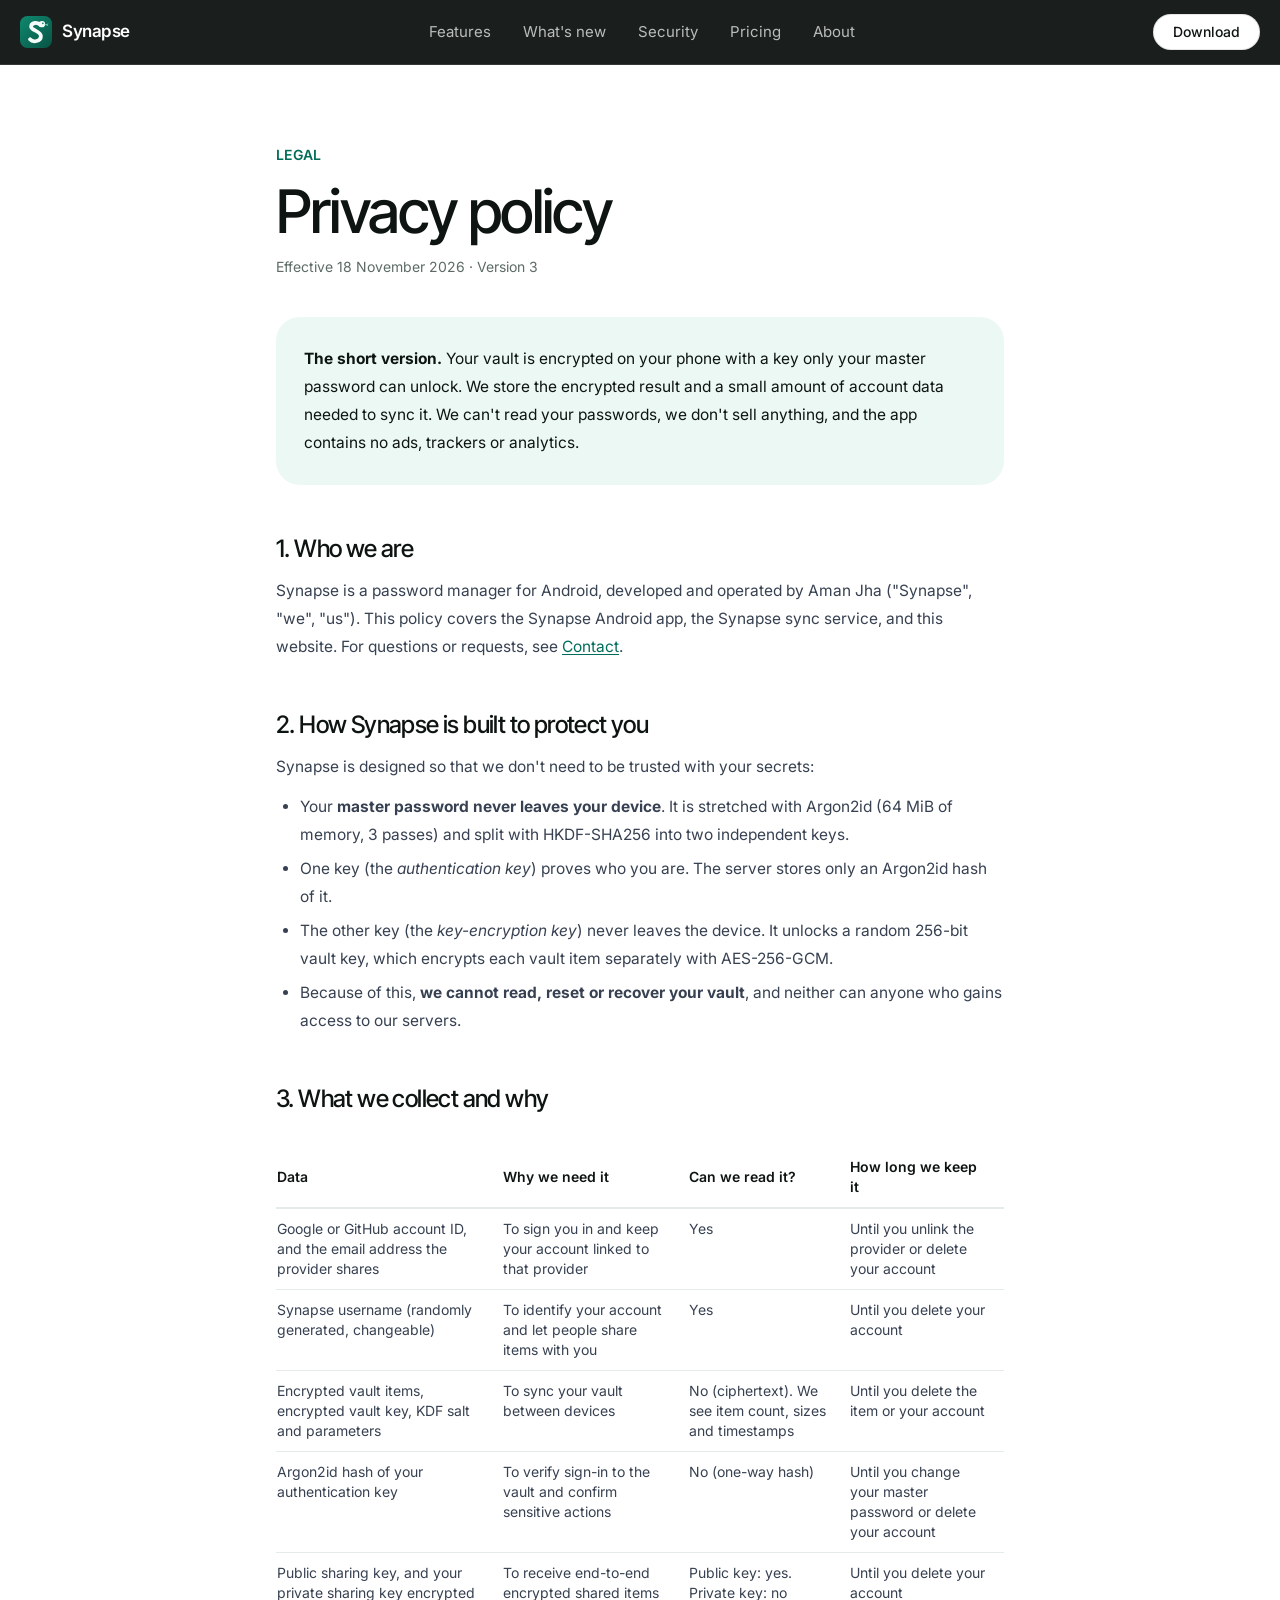
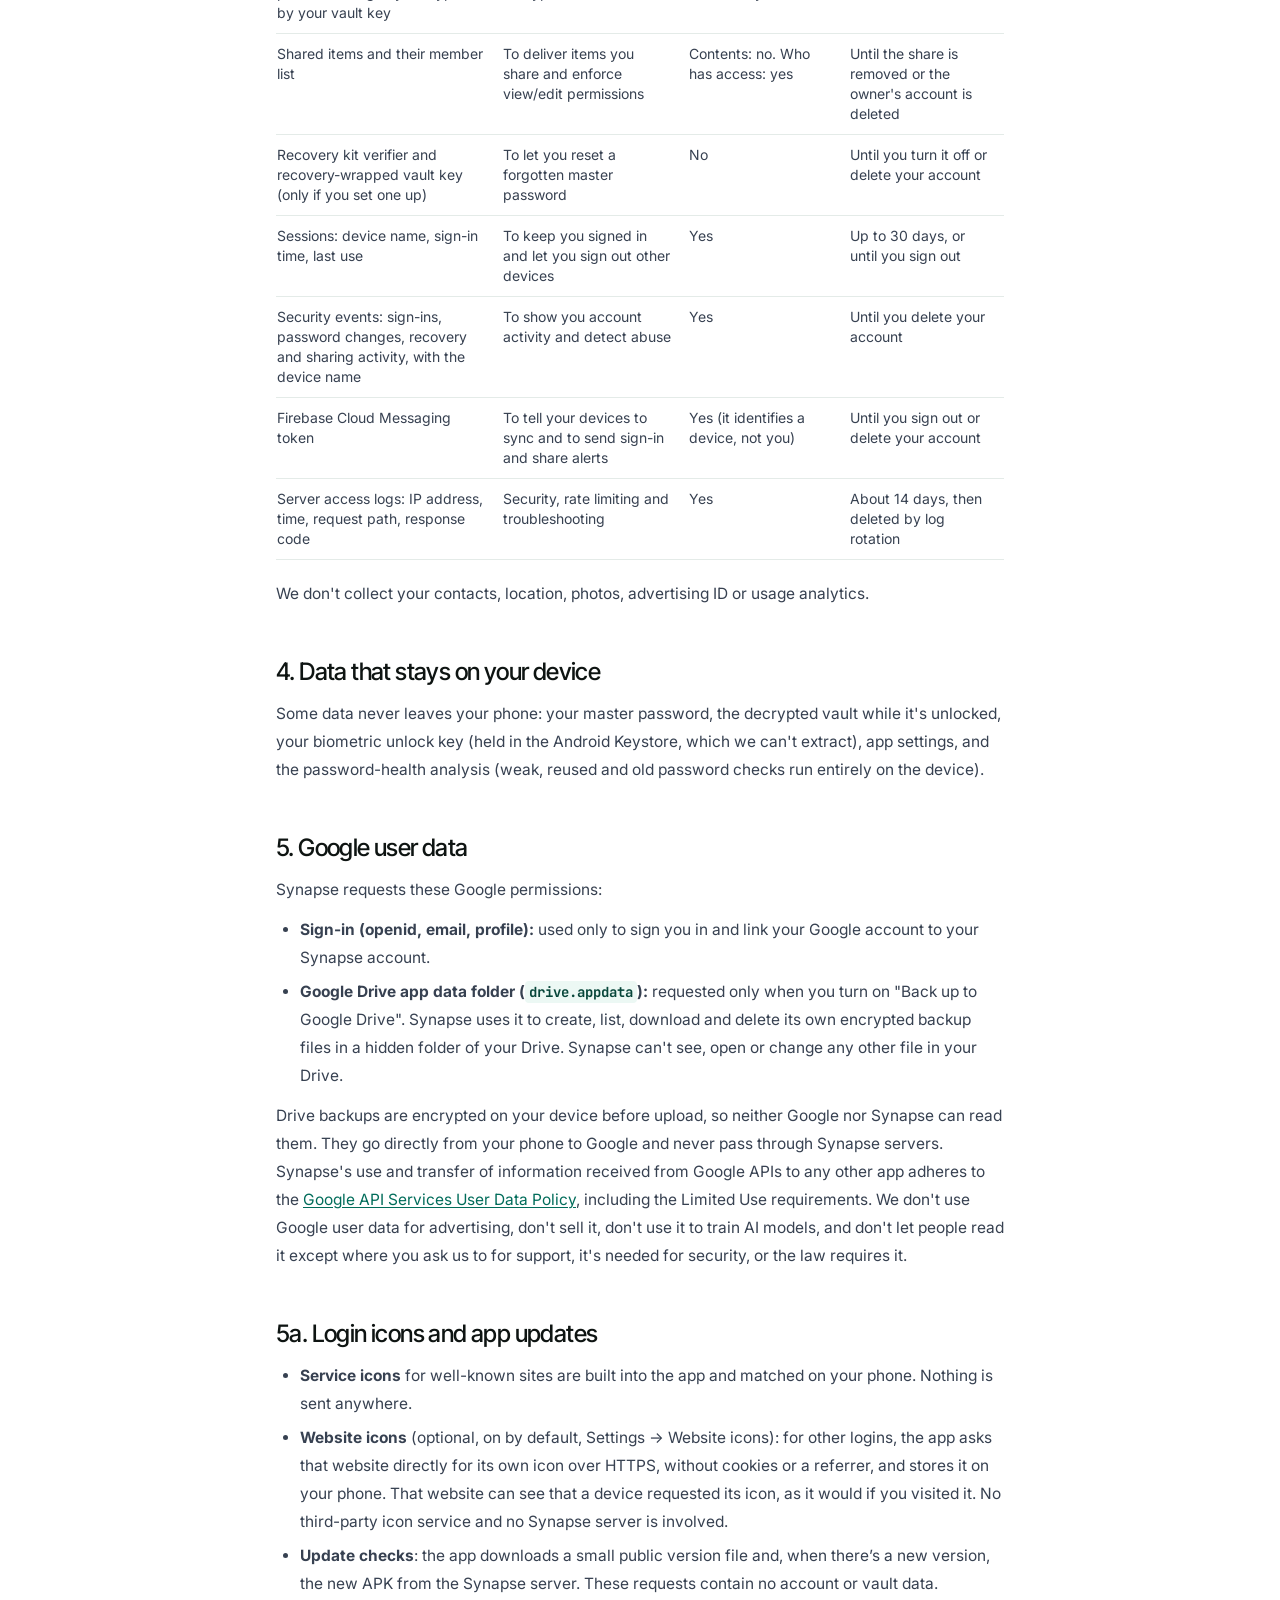
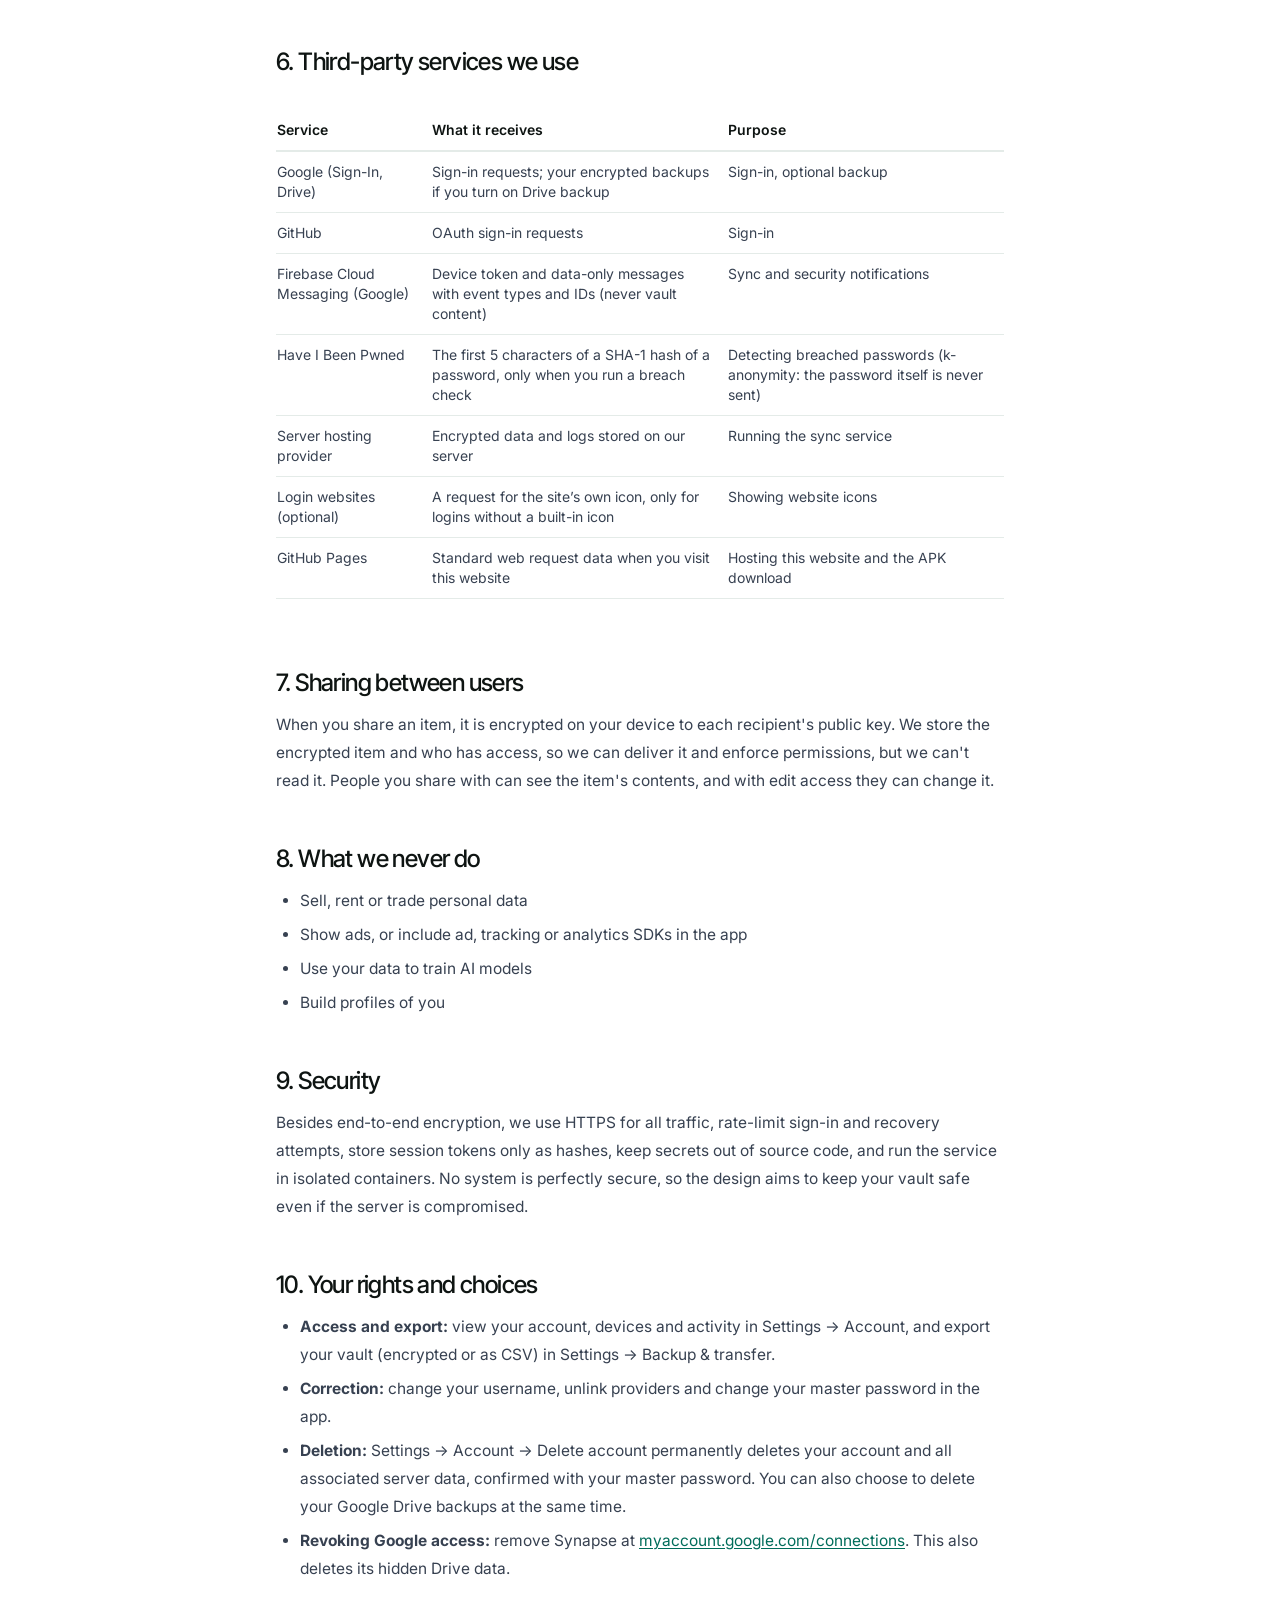
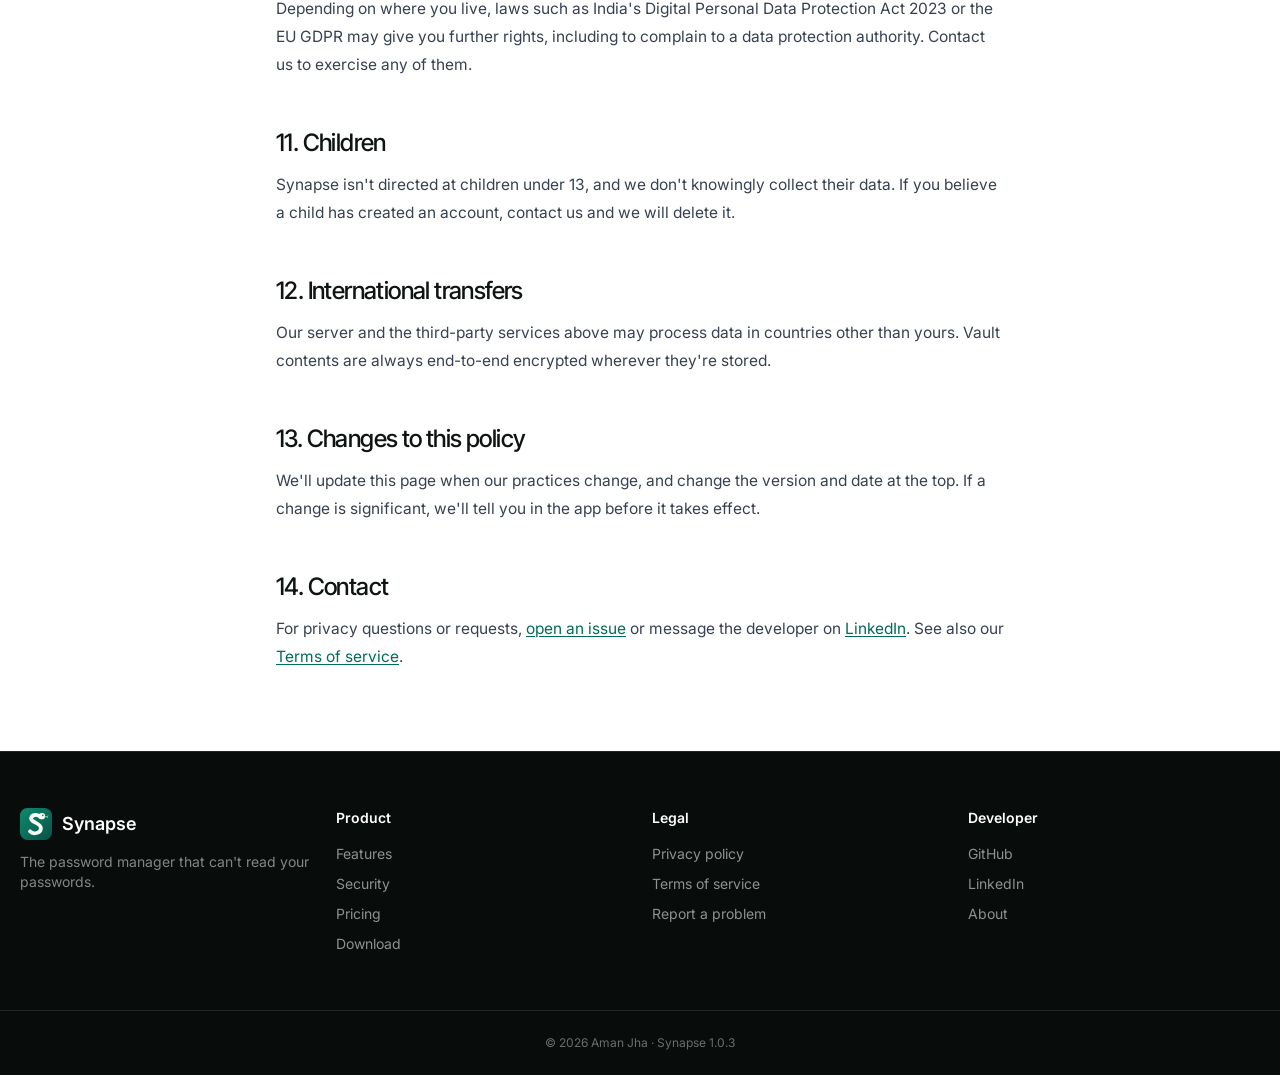
==== commit 66a2759a: "Opt out of browser forced dark mode" ====
--- a/privacy.html
+++ b/privacy.html
@@ -9,6 +9,8 @@
 <meta property="og:description" content="Zero-knowledge, end-to-end encrypted, and free. Your vault is locked with a key only you hold.">
 <meta property="og:image" content="https://anuragjh.github.io/synapse-app/assets/icon-512.png">
 <meta name="theme-color" content="#0e1412">
+<!-- The design is already dark/light by section; stop browsers from auto-darkening it. -->
+<meta name="color-scheme" content="only light">
 <link rel="icon" href="assets/favicon.svg" type="image/svg+xml">
 <link rel="icon" href="assets/icon-32.png" sizes="32x32" type="image/png">
 <link rel="apple-touch-icon" href="assets/icon-180.png">
--- a/assets/site.css
+++ b/assets/site.css
@@ -1 +1 @@
-*,:after,:before{--tw-border-spacing-x:0;--tw-border-spacing-y:0;--tw-translate-x:0;--tw-translate-y:0;--tw-rotate:0;--tw-skew-x:0;--tw-skew-y:0;--tw-scale-x:1;--tw-scale-y:1;--tw-pan-x: ;--tw-pan-y: ;--tw-pinch-zoom: ;--tw-scroll-snap-strictness:proximity;--tw-gradient-from-position: ;--tw-gradient-via-position: ;--tw-gradient-to-position: ;--tw-ordinal: ;--tw-slashed-zero: ;--tw-numeric-figure: ;--tw-numeric-spacing: ;--tw-numeric-fraction: ;--tw-ring-inset: ;--tw-ring-offset-width:0px;--tw-ring-offset-color:#fff;--tw-ring-color:rgba(59,130,246,.5);--tw-ring-offset-shadow:0 0 #0000;--tw-ring-shadow:0 0 #0000;--tw-shadow:0 0 #0000;--tw-shadow-colored:0 0 #0000;--tw-blur: ;--tw-brightness: ;--tw-contrast: ;--tw-grayscale: ;--tw-hue-rotate: ;--tw-invert: ;--tw-saturate: ;--tw-sepia: ;--tw-drop-shadow: ;--tw-backdrop-blur: ;--tw-backdrop-brightness: ;--tw-backdrop-contrast: ;--tw-backdrop-grayscale: ;--tw-backdrop-hue-rotate: ;--tw-backdrop-invert: ;--tw-backdrop-opacity: ;--tw-backdrop-saturate: ;--tw-backdrop-sepia: ;--tw-contain-size: ;--tw-contain-layout: ;--tw-contain-paint: ;--tw-contain-style: }::backdrop{--tw-border-spacing-x:0;--tw-border-spacing-y:0;--tw-translate-x:0;--tw-translate-y:0;--tw-rotate:0;--tw-skew-x:0;--tw-skew-y:0;--tw-scale-x:1;--tw-scale-y:1;--tw-pan-x: ;--tw-pan-y: ;--tw-pinch-zoom: ;--tw-scroll-snap-strictness:proximity;--tw-gradient-from-position: ;--tw-gradient-via-position: ;--tw-gradient-to-position: ;--tw-ordinal: ;--tw-slashed-zero: ;--tw-numeric-figure: ;--tw-numeric-spacing: ;--tw-numeric-fraction: ;--tw-ring-inset: ;--tw-ring-offset-width:0px;--tw-ring-offset-color:#fff;--tw-ring-color:rgba(59,130,246,.5);--tw-ring-offset-shadow:0 0 #0000;--tw-ring-shadow:0 0 #0000;--tw-shadow:0 0 #0000;--tw-shadow-colored:0 0 #0000;--tw-blur: ;--tw-brightness: ;--tw-contrast: ;--tw-grayscale: ;--tw-hue-rotate: ;--tw-invert: ;--tw-saturate: ;--tw-sepia: ;--tw-drop-shadow: ;--tw-backdrop-blur: ;--tw-backdrop-brightness: ;--tw-backdrop-contrast: ;--tw-backdrop-grayscale: ;--tw-backdrop-hue-rotate: ;--tw-backdrop-invert: ;--tw-backdrop-opacity: ;--tw-backdrop-saturate: ;--tw-backdrop-sepia: ;--tw-contain-size: ;--tw-contain-layout: ;--tw-contain-paint: ;--tw-contain-style: }/*! tailwindcss v3.4.17 | MIT License | https://tailwindcss.com*/*,:after,:before{box-sizing:border-box;border:0 solid #e5e7eb}:after,:before{--tw-content:""}:host,html{line-height:1.5;-webkit-text-size-adjust:100%;-moz-tab-size:4;-o-tab-size:4;tab-size:4;font-family:Inter,system-ui,sans-serif;font-feature-settings:normal;font-variation-settings:normal;-webkit-tap-highlight-color:transparent}body{margin:0;line-height:inherit}hr{height:0;color:inherit;border-top-width:1px}abbr:where([title]){-webkit-text-decoration:underline dotted;text-decoration:underline dotted}h1,h2,h3,h4,h5,h6{font-size:inherit;font-weight:inherit}a{color:inherit;text-decoration:inherit}b,strong{font-weight:bolder}code,kbd,pre,samp{font-family:JetBrains Mono,ui-monospace,monospace;font-feature-settings:normal;font-variation-settings:normal;font-size:1em}small{font-size:80%}sub,sup{font-size:75%;line-height:0;position:relative;vertical-align:baseline}sub{bottom:-.25em}sup{top:-.5em}table{text-indent:0;border-color:inherit;border-collapse:collapse}button,input,optgroup,select,textarea{font-family:inherit;font-feature-settings:inherit;font-variation-settings:inherit;font-size:100%;font-weight:inherit;line-height:inherit;letter-spacing:inherit;color:inherit;margin:0;padding:0}button,select{text-transform:none}button,input:where([type=button]),input:where([type=reset]),input:where([type=submit]){-webkit-appearance:button;background-color:transparent;background-image:none}:-moz-focusring{outline:auto}:-moz-ui-invalid{box-shadow:none}progress{vertical-align:baseline}::-webkit-inner-spin-button,::-webkit-outer-spin-button{height:auto}[type=search]{-webkit-appearance:textfield;outline-offset:-2px}::-webkit-search-decoration{-webkit-appearance:none}::-webkit-file-upload-button{-webkit-appearance:button;font:inherit}summary{display:list-item}blockquote,dd,dl,figure,h1,h2,h3,h4,h5,h6,hr,p,pre{margin:0}fieldset{margin:0}fieldset,legend{padding:0}menu,ol,ul{list-style:none;margin:0;padding:0}dialog{padding:0}textarea{resize:vertical}input::-moz-placeholder,textarea::-moz-placeholder{opacity:1;color:#9ca3af}input::placeholder,textarea::placeholder{opacity:1;color:#9ca3af}[role=button],button{cursor:pointer}:disabled{cursor:default}audio,canvas,embed,iframe,img,object,svg,video{display:block;vertical-align:middle}img,video{max-width:100%;height:auto}[hidden]:where(:not([hidden=until-found])){display:none}[id]{scroll-margin-top:72px}.phone{position:relative;margin-left:auto;margin-right:auto;width:220px;overflow:hidden;border-radius:2.2rem;border-width:8px;--tw-border-opacity:1;border-color:rgb(21 29 26/var(--tw-border-opacity,1));--tw-bg-opacity:1;background-color:rgb(8 12 11/var(--tw-bg-opacity,1));--tw-shadow:0 30px 60px -20px rgba(0,0,0,.45);--tw-shadow-colored:0 30px 60px -20px var(--tw-shadow-color);box-shadow:var(--tw-ring-offset-shadow,0 0 #0000),var(--tw-ring-shadow,0 0 #0000),var(--tw-shadow)}@media (min-width:640px){.phone{width:250px}}.phone img{display:block;height:auto;width:100%}.pill,.pill-dark{display:inline-flex;align-items:center;justify-content:center;gap:.5rem;border-radius:9999px;padding:.75rem 1.5rem;font-size:15px;font-weight:500;transition-property:color,background-color,border-color,text-decoration-color,fill,stroke,opacity,box-shadow,transform,filter,-webkit-backdrop-filter;transition-property:color,background-color,border-color,text-decoration-color,fill,stroke,opacity,box-shadow,transform,filter,backdrop-filter;transition-property:color,background-color,border-color,text-decoration-color,fill,stroke,opacity,box-shadow,transform,filter,backdrop-filter,-webkit-backdrop-filter;transition-timing-function:cubic-bezier(.4,0,.2,1);transition-duration:.15s}.pill-dark{--tw-bg-opacity:1;background-color:rgb(14 20 18/var(--tw-bg-opacity,1));--tw-text-opacity:1;color:rgb(255 255 255/var(--tw-text-opacity,1))}.pill-dark:hover{--tw-bg-opacity:1;background-color:rgb(31 42 38/var(--tw-bg-opacity,1))}.pill-light{display:inline-flex;align-items:center;justify-content:center;gap:.5rem;border-radius:9999px;padding:.75rem 1.5rem;font-size:15px;font-weight:500;transition-property:color,background-color,border-color,text-decoration-color,fill,stroke,opacity,box-shadow,transform,filter,-webkit-backdrop-filter;transition-property:color,background-color,border-color,text-decoration-color,fill,stroke,opacity,box-shadow,transform,filter,backdrop-filter;transition-property:color,background-color,border-color,text-decoration-color,fill,stroke,opacity,box-shadow,transform,filter,backdrop-filter,-webkit-backdrop-filter;transition-timing-function:cubic-bezier(.4,0,.2,1);transition-duration:.15s;--tw-bg-opacity:1;background-color:rgb(255 255 255/var(--tw-bg-opacity,1));--tw-text-opacity:1;color:rgb(14 20 18/var(--tw-text-opacity,1))}.pill-light:hover{--tw-bg-opacity:1;background-color:rgb(236 248 244/var(--tw-bg-opacity,1))}.pill-brand{display:inline-flex;align-items:center;justify-content:center;gap:.5rem;border-radius:9999px;padding:.75rem 1.5rem;font-size:15px;font-weight:500;transition-property:color,background-color,border-color,text-decoration-color,fill,stroke,opacity,box-shadow,transform,filter,-webkit-backdrop-filter;transition-property:color,background-color,border-color,text-decoration-color,fill,stroke,opacity,box-shadow,transform,filter,backdrop-filter;transition-property:color,background-color,border-color,text-decoration-color,fill,stroke,opacity,box-shadow,transform,filter,backdrop-filter,-webkit-backdrop-filter;transition-timing-function:cubic-bezier(.4,0,.2,1);transition-duration:.15s;--tw-bg-opacity:1;background-color:rgb(0 108 90/var(--tw-bg-opacity,1));--tw-text-opacity:1;color:rgb(255 255 255/var(--tw-text-opacity,1))}.pill-brand:hover{--tw-bg-opacity:1;background-color:rgb(7 70 58/var(--tw-bg-opacity,1))}.pill-outline{border-radius:9999px;border-width:1px;border-color:currentColor}.pill-off,.pill-outline{display:inline-flex;align-items:center;justify-content:center;gap:.5rem;padding:.75rem 1.5rem;font-size:15px;font-weight:500;transition-property:color,background-color,border-color,text-decoration-color,fill,stroke,opacity,box-shadow,transform,filter,-webkit-backdrop-filter;transition-property:color,background-color,border-color,text-decoration-color,fill,stroke,opacity,box-shadow,transform,filter,backdrop-filter;transition-property:color,background-color,border-color,text-decoration-color,fill,stroke,opacity,box-shadow,transform,filter,backdrop-filter,-webkit-backdrop-filter;transition-timing-function:cubic-bezier(.4,0,.2,1);transition-duration:.15s}.pill-off{border-radius:9999px;cursor:not-allowed;border-width:1px;border-style:dashed;--tw-border-opacity:1;border-color:rgb(209 213 219/var(--tw-border-opacity,1));--tw-text-opacity:1;color:rgb(156 163 175/var(--tw-text-opacity,1))}.label{font-size:.875rem;line-height:1.25rem;font-weight:600;text-transform:uppercase;letter-spacing:.025em;--tw-text-opacity:1;color:rgb(0 108 90/var(--tw-text-opacity,1))}.h-display{font-family:Inter Tight,Inter,system-ui,sans-serif;font-weight:500;letter-spacing:-.03em}.link{font-weight:500;text-decoration-line:underline;text-decoration-thickness:1px;text-underline-offset:4px}.link:hover{--tw-text-opacity:1;color:rgb(0 108 90/var(--tw-text-opacity,1))}.prose-legal h2{margin-top:3rem;margin-bottom:.75rem;font-family:Inter Tight,Inter,system-ui,sans-serif;font-size:1.5rem;line-height:2rem;font-weight:500;letter-spacing:-.025em;--tw-text-opacity:1;color:rgb(14 20 18/var(--tw-text-opacity,1))}.prose-legal li,.prose-legal p{font-size:15.5px;line-height:1.75rem;--tw-text-opacity:1;color:rgb(55 65 81/var(--tw-text-opacity,1))}.prose-legal ul{margin-top:.75rem;margin-bottom:.75rem;list-style-type:disc}.prose-legal ul>:not([hidden])~:not([hidden]){--tw-space-y-reverse:0;margin-top:calc(.375rem*(1 - var(--tw-space-y-reverse)));margin-bottom:calc(.375rem*var(--tw-space-y-reverse))}.prose-legal ul{padding-left:1.5rem}.prose-legal a{--tw-text-opacity:1;color:rgb(0 108 90/var(--tw-text-opacity,1));text-decoration-line:underline;text-underline-offset:2px}.prose-legal a:hover{--tw-text-opacity:1;color:rgb(7 70 58/var(--tw-text-opacity,1))}.prose-legal table{margin-top:1.25rem;margin-bottom:1.25rem;width:100%;font-size:.875rem;line-height:1.25rem}.prose-legal th{border-bottom-width:2px;border-color:rgb(228 235 232/var(--tw-border-opacity,1));text-align:left;font-weight:600;color:rgb(14 20 18/var(--tw-text-opacity,1))}.prose-legal td,.prose-legal th{--tw-border-opacity:1;padding-top:.625rem;padding-bottom:.625rem;padding-right:1rem;--tw-text-opacity:1}.prose-legal td{border-bottom-width:1px;border-color:rgb(228 235 232/var(--tw-border-opacity,1));vertical-align:top;color:rgb(55 65 81/var(--tw-text-opacity,1))}.prose-legal code{border-radius:.25rem;--tw-bg-opacity:1;background-color:rgb(236 248 244/var(--tw-bg-opacity,1));padding:.125rem .25rem;font-size:.9em;--tw-text-opacity:1;color:rgb(7 70 58/var(--tw-text-opacity,1))}.absolute{position:absolute}.relative{position:relative}.sticky{position:sticky}.right-0{right:0}.top-0{top:0}.top-12{top:3rem}.z-40{z-index:40}.order-1{order:1}.order-2{order:2}.col-span-2{grid-column:span 2/span 2}.-mx-5{margin-left:-1.25rem;margin-right:-1.25rem}.mx-auto{margin-left:auto;margin-right:auto}.mt-1{margin-top:.25rem}.mt-10{margin-top:2.5rem}.mt-12{margin-top:3rem}.mt-14{margin-top:3.5rem}.mt-16{margin-top:4rem}.mt-2{margin-top:.5rem}.mt-3{margin-top:.75rem}.mt-4{margin-top:1rem}.mt-5{margin-top:1.25rem}.mt-6{margin-top:1.5rem}.mt-8{margin-top:2rem}.block{display:block}.flex{display:flex}.table{display:table}.grid{display:grid}.contents{display:contents}.hidden{display:none}.h-10{height:2.5rem}.h-14{height:3.5rem}.h-16{height:4rem}.h-20{height:5rem}.h-5{height:1.25rem}.h-6{height:1.5rem}.h-8{height:2rem}.h-9{height:2.25rem}.\!w-\[140px\]{width:140px!important}.\!w-\[200px\]{width:200px!important}.\!w-\[230px\]{width:230px!important}.\!w-\[96px\]{width:96px!important}.\!w-full{width:100%!important}.w-10{width:2.5rem}.w-14{width:3.5rem}.w-16{width:4rem}.w-20{width:5rem}.w-5{width:1.25rem}.w-56{width:14rem}.w-6{width:1.5rem}.w-8{width:2rem}.w-9{width:2.25rem}.w-\[210px\]{width:210px}.w-full{width:100%}.min-w-0{min-width:0}.min-w-\[560px\]{min-width:560px}.max-w-2xl{max-width:42rem}.max-w-3xl{max-width:48rem}.max-w-4xl{max-width:56rem}.max-w-5xl{max-width:64rem}.max-w-7xl{max-width:80rem}.max-w-\[1400px\]{max-width:1400px}.max-w-xl{max-width:36rem}.shrink-0{flex-shrink:0}.translate-y-10{--tw-translate-y:2.5rem}.translate-y-10,.translate-y-12{transform:translate(var(--tw-translate-x),var(--tw-translate-y)) rotate(var(--tw-rotate)) skewX(var(--tw-skew-x)) skewY(var(--tw-skew-y)) scaleX(var(--tw-scale-x)) scaleY(var(--tw-scale-y))}.translate-y-12{--tw-translate-y:3rem}.translate-y-8{--tw-translate-y:2rem;transform:translate(var(--tw-translate-x),var(--tw-translate-y)) rotate(var(--tw-rotate)) skewX(var(--tw-skew-x)) skewY(var(--tw-skew-y)) scaleX(var(--tw-scale-x)) scaleY(var(--tw-scale-y))}.cursor-pointer{cursor:pointer}.list-none{list-style-type:none}.grid-cols-1{grid-template-columns:repeat(1,minmax(0,1fr))}.grid-cols-2{grid-template-columns:repeat(2,minmax(0,1fr))}.grid-cols-3{grid-template-columns:repeat(3,minmax(0,1fr))}.flex-col{flex-direction:column}.flex-wrap{flex-wrap:wrap}.items-end{align-items:flex-end}.items-center{align-items:center}.items-stretch{align-items:stretch}.justify-center{justify-content:center}.justify-between{justify-content:space-between}.gap-10{gap:2.5rem}.gap-12{gap:3rem}.gap-14{gap:3.5rem}.gap-2{gap:.5rem}.gap-2\.5{gap:.625rem}.gap-3{gap:.75rem}.gap-4{gap:1rem}.gap-5{gap:1.25rem}.gap-6{gap:1.5rem}.gap-8{gap:2rem}.gap-px{gap:1px}.gap-x-10{-moz-column-gap:2.5rem;column-gap:2.5rem}.gap-x-4{-moz-column-gap:1rem;column-gap:1rem}.gap-x-6{-moz-column-gap:1.5rem;column-gap:1.5rem}.gap-y-10{row-gap:2.5rem}.gap-y-8{row-gap:2rem}.gap-y-9{row-gap:2.25rem}.space-y-1\.5>:not([hidden])~:not([hidden]){--tw-space-y-reverse:0;margin-top:calc(.375rem*(1 - var(--tw-space-y-reverse)));margin-bottom:calc(.375rem*var(--tw-space-y-reverse))}.space-y-2\.5>:not([hidden])~:not([hidden]){--tw-space-y-reverse:0;margin-top:calc(.625rem*(1 - var(--tw-space-y-reverse)));margin-bottom:calc(.625rem*var(--tw-space-y-reverse))}.space-y-24>:not([hidden])~:not([hidden]){--tw-space-y-reverse:0;margin-top:calc(6rem*(1 - var(--tw-space-y-reverse)));margin-bottom:calc(6rem*var(--tw-space-y-reverse))}.space-y-3>:not([hidden])~:not([hidden]){--tw-space-y-reverse:0;margin-top:calc(.75rem*(1 - var(--tw-space-y-reverse)));margin-bottom:calc(.75rem*var(--tw-space-y-reverse))}.space-y-4>:not([hidden])~:not([hidden]){--tw-space-y-reverse:0;margin-top:calc(1rem*(1 - var(--tw-space-y-reverse)));margin-bottom:calc(1rem*var(--tw-space-y-reverse))}.divide-y>:not([hidden])~:not([hidden]){--tw-divide-y-reverse:0;border-top-width:calc(1px*(1 - var(--tw-divide-y-reverse)));border-bottom-width:calc(1px*var(--tw-divide-y-reverse))}.divide-line>:not([hidden])~:not([hidden]){--tw-divide-opacity:1;border-color:rgb(228 235 232/var(--tw-divide-opacity,1))}.overflow-hidden{overflow:hidden}.overflow-x-auto{overflow-x:auto}.scroll-smooth{scroll-behavior:smooth}.whitespace-pre-wrap{white-space:pre-wrap}.break-words{overflow-wrap:break-word}.break-all{word-break:break-all}.\!rounded-\[1\.2rem\]{border-radius:1.2rem!important}.rounded-2xl{border-radius:1rem}.rounded-3xl{border-radius:1.5rem}.rounded-\[24px\]{border-radius:24px}.rounded-full{border-radius:9999px}.rounded-xl{border-radius:.75rem}.\!border-\[4px\]{border-width:4px!important}.border{border-width:1px}.border-y{border-top-width:1px}.border-b,.border-y{border-bottom-width:1px}.border-t{border-top-width:1px}.border-line{--tw-border-opacity:1;border-color:rgb(228 235 232/var(--tw-border-opacity,1))}.border-white\/10{border-color:hsla(0,0%,100%,.1)}.border-white\/15{border-color:hsla(0,0%,100%,.15)}.bg-\[\#0a66c2\]{--tw-bg-opacity:1;background-color:rgb(10 102 194/var(--tw-bg-opacity,1))}.bg-brand-50{--tw-bg-opacity:1;background-color:rgb(236 248 244/var(--tw-bg-opacity,1))}.bg-brand-50\/60{background-color:rgba(236,248,244,.6)}.bg-brand-50\/70{background-color:rgba(236,248,244,.7)}.bg-brand-700{--tw-bg-opacity:1;background-color:rgb(0 108 90/var(--tw-bg-opacity,1))}.bg-brand-800{--tw-bg-opacity:1;background-color:rgb(7 70 58/var(--tw-bg-opacity,1))}.bg-night-700{--tw-bg-opacity:1;background-color:rgb(31 42 38/var(--tw-bg-opacity,1))}.bg-night-800{--tw-bg-opacity:1;background-color:rgb(21 29 26/var(--tw-bg-opacity,1))}.bg-night-900{--tw-bg-opacity:1;background-color:rgb(14 20 18/var(--tw-bg-opacity,1))}.bg-night-900\/95{background-color:rgba(14,20,18,.95)}.bg-night-950{--tw-bg-opacity:1;background-color:rgb(8 12 11/var(--tw-bg-opacity,1))}.bg-white{--tw-bg-opacity:1;background-color:rgb(255 255 255/var(--tw-bg-opacity,1))}.bg-gradient-to-b{background-image:linear-gradient(to bottom,var(--tw-gradient-stops))}.from-brand-700{--tw-gradient-from:#006c5a var(--tw-gradient-from-position);--tw-gradient-to:rgba(0,108,90,0) var(--tw-gradient-to-position);--tw-gradient-stops:var(--tw-gradient-from),var(--tw-gradient-to)}.via-brand-500{--tw-gradient-to:rgba(17,150,121,0) var(--tw-gradient-to-position);--tw-gradient-stops:var(--tw-gradient-from),#119679 var(--tw-gradient-via-position),var(--tw-gradient-to)}.to-brand-300{--tw-gradient-to:#7ee8c8 var(--tw-gradient-to-position)}.object-cover{-o-object-fit:cover;object-fit:cover}.p-5{padding:1.25rem}.p-6{padding:1.5rem}.p-7{padding:1.75rem}.p-8{padding:2rem}.\!px-4{padding-left:1rem!important;padding-right:1rem!important}.\!py-2{padding-top:.5rem!important;padding-bottom:.5rem!important}.\!py-4{padding-top:1rem!important;padding-bottom:1rem!important}.px-3{padding-left:.75rem;padding-right:.75rem}.px-4{padding-left:1rem;padding-right:1rem}.px-5{padding-left:1.25rem;padding-right:1.25rem}.px-6{padding-left:1.5rem;padding-right:1.5rem}.py-1\.5{padding-top:.375rem;padding-bottom:.375rem}.py-12{padding-top:3rem;padding-bottom:3rem}.py-14{padding-top:3.5rem;padding-bottom:3.5rem}.py-16{padding-top:4rem;padding-bottom:4rem}.py-2{padding-top:.5rem;padding-bottom:.5rem}.py-20{padding-top:5rem;padding-bottom:5rem}.py-24{padding-top:6rem;padding-bottom:6rem}.py-3{padding-top:.75rem;padding-bottom:.75rem}.py-6{padding-top:1.5rem;padding-bottom:1.5rem}.pb-12{padding-bottom:3rem}.pb-3{padding-bottom:.75rem}.pt-10{padding-top:2.5rem}.pt-14{padding-top:3.5rem}.pt-6{padding-top:1.5rem}.pt-8{padding-top:2rem}.text-left{text-align:left}.text-center{text-align:center}.font-mono{font-family:JetBrains Mono,ui-monospace,monospace}.font-sans{font-family:Inter,system-ui,sans-serif}.text-2xl{font-size:1.5rem;line-height:2rem}.text-3xl{font-size:1.875rem;line-height:2.25rem}.text-4xl{font-size:2.25rem;line-height:2.5rem}.text-5xl{font-size:3rem;line-height:1}.text-\[11\.5px\]{font-size:11.5px}.text-\[11px\]{font-size:11px}.text-\[15px\]{font-size:15px}.text-\[17px\]{font-size:17px}.text-\[32px\]{font-size:32px}.text-\[34px\]{font-size:34px}.text-\[38px\]{font-size:38px}.text-base{font-size:1rem;line-height:1.5rem}.text-lg{font-size:1.125rem;line-height:1.75rem}.text-sm{font-size:.875rem;line-height:1.25rem}.text-xl{font-size:1.25rem;line-height:1.75rem}.text-xs{font-size:.75rem;line-height:1rem}.font-light{font-weight:300}.font-medium{font-weight:500}.font-normal{font-weight:400}.font-semibold{font-weight:600}.uppercase{text-transform:uppercase}.leading-6{line-height:1.5rem}.leading-\[1\.05\]{line-height:1.05}.leading-relaxed{line-height:1.625}.leading-tight{line-height:1.25}.tracking-tight{letter-spacing:-.025em}.tracking-wide{letter-spacing:.025em}.\!text-night-900{--tw-text-opacity:1!important;color:rgb(14 20 18/var(--tw-text-opacity,1))!important}.text-brand-200{--tw-text-opacity:1;color:rgb(159 242 217/var(--tw-text-opacity,1))}.text-brand-300{--tw-text-opacity:1;color:rgb(126 232 200/var(--tw-text-opacity,1))}.text-brand-600{--tw-text-opacity:1;color:rgb(14 124 102/var(--tw-text-opacity,1))}.text-brand-700{--tw-text-opacity:1;color:rgb(0 108 90/var(--tw-text-opacity,1))}.text-gray-400{--tw-text-opacity:1;color:rgb(156 163 175/var(--tw-text-opacity,1))}.text-gray-700{--tw-text-opacity:1;color:rgb(55 65 81/var(--tw-text-opacity,1))}.text-muted{--tw-text-opacity:1;color:rgb(93 107 102/var(--tw-text-opacity,1))}.text-night-900{--tw-text-opacity:1;color:rgb(14 20 18/var(--tw-text-opacity,1))}.text-white{--tw-text-opacity:1;color:rgb(255 255 255/var(--tw-text-opacity,1))}.text-white\/40{color:hsla(0,0%,100%,.4)}.text-white\/45{color:hsla(0,0%,100%,.45)}.text-white\/50{color:hsla(0,0%,100%,.5)}.text-white\/55{color:hsla(0,0%,100%,.55)}.text-white\/60{color:hsla(0,0%,100%,.6)}.text-white\/65{color:hsla(0,0%,100%,.65)}.text-white\/70{color:hsla(0,0%,100%,.7)}.text-white\/75{color:hsla(0,0%,100%,.75)}.text-white\/80{color:hsla(0,0%,100%,.8)}.text-white\/85{color:hsla(0,0%,100%,.85)}.text-white\/90{color:hsla(0,0%,100%,.9)}.antialiased{-webkit-font-smoothing:antialiased;-moz-osx-font-smoothing:grayscale}.shadow-2xl{--tw-shadow:0 25px 50px -12px rgba(0,0,0,.25);--tw-shadow-colored:0 25px 50px -12px var(--tw-shadow-color)}.shadow-2xl,.shadow-\[0_20px_50px_-25px_rgba\(0\2c 0\2c 0\2c 0\.25\)\]{box-shadow:var(--tw-ring-offset-shadow,0 0 #0000),var(--tw-ring-shadow,0 0 #0000),var(--tw-shadow)}.shadow-\[0_20px_50px_-25px_rgba\(0\2c 0\2c 0\2c 0\.25\)\]{--tw-shadow:0 20px 50px -25px rgba(0,0,0,.25);--tw-shadow-colored:0 20px 50px -25px var(--tw-shadow-color)}.shadow-lg{--tw-shadow:0 10px 15px -3px rgba(0,0,0,.1),0 4px 6px -4px rgba(0,0,0,.1);--tw-shadow-colored:0 10px 15px -3px var(--tw-shadow-color),0 4px 6px -4px var(--tw-shadow-color);box-shadow:var(--tw-ring-offset-shadow,0 0 #0000),var(--tw-ring-shadow,0 0 #0000),var(--tw-shadow)}.shadow-black\/40{--tw-shadow-color:rgba(0,0,0,.4);--tw-shadow:var(--tw-shadow-colored)}.shadow-black\/50{--tw-shadow-color:rgba(0,0,0,.5);--tw-shadow:var(--tw-shadow-colored)}.backdrop-blur{--tw-backdrop-blur:blur(8px);-webkit-backdrop-filter:var(--tw-backdrop-blur) var(--tw-backdrop-brightness) var(--tw-backdrop-contrast) var(--tw-backdrop-grayscale) var(--tw-backdrop-hue-rotate) var(--tw-backdrop-invert) var(--tw-backdrop-opacity) var(--tw-backdrop-saturate) var(--tw-backdrop-sepia);backdrop-filter:var(--tw-backdrop-blur) var(--tw-backdrop-brightness) var(--tw-backdrop-contrast) var(--tw-backdrop-grayscale) var(--tw-backdrop-hue-rotate) var(--tw-backdrop-invert) var(--tw-backdrop-opacity) var(--tw-backdrop-saturate) var(--tw-backdrop-sepia)}.transition{transition-property:color,background-color,border-color,text-decoration-color,fill,stroke,opacity,box-shadow,transform,filter,-webkit-backdrop-filter;transition-property:color,background-color,border-color,text-decoration-color,fill,stroke,opacity,box-shadow,transform,filter,backdrop-filter;transition-property:color,background-color,border-color,text-decoration-color,fill,stroke,opacity,box-shadow,transform,filter,backdrop-filter,-webkit-backdrop-filter;transition-timing-function:cubic-bezier(.4,0,.2,1);transition-duration:.15s}.hover\:bg-\[\#004182\]:hover{--tw-bg-opacity:1;background-color:rgb(0 65 130/var(--tw-bg-opacity,1))}.hover\:bg-white\/10:hover{background-color:hsla(0,0%,100%,.1)}.hover\:bg-white\/5:hover{background-color:hsla(0,0%,100%,.05)}.hover\:text-white:hover{--tw-text-opacity:1;color:rgb(255 255 255/var(--tw-text-opacity,1))}.group[open] .group-open\:block{display:block}.group[open] .group-open\:hidden{display:none}.group[open] .group-open\:rotate-45{--tw-rotate:45deg;transform:translate(var(--tw-translate-x),var(--tw-translate-y)) rotate(var(--tw-rotate)) skewX(var(--tw-skew-x)) skewY(var(--tw-skew-y)) scaleX(var(--tw-scale-x)) scaleY(var(--tw-scale-y))}@media (min-width:640px){.sm\:mt-16{margin-top:4rem}.sm\:mt-20{margin-top:5rem}.sm\:mt-7{margin-top:1.75rem}.sm\:mt-9{margin-top:2.25rem}.sm\:block{display:block}.sm\:h-20{height:5rem}.sm\:\!w-\[120px\]{width:120px!important}.sm\:\!w-\[200px\]{width:200px!important}.sm\:\!w-\[280px\]{width:280px!important}.sm\:w-20{width:5rem}.sm\:translate-y-10{--tw-translate-y:2.5rem;transform:translate(var(--tw-translate-x),var(--tw-translate-y)) rotate(var(--tw-rotate)) skewX(var(--tw-skew-x)) skewY(var(--tw-skew-y)) scaleX(var(--tw-scale-x)) scaleY(var(--tw-scale-y))}.sm\:grid-cols-2{grid-template-columns:repeat(2,minmax(0,1fr))}.sm\:grid-cols-3{grid-template-columns:repeat(3,minmax(0,1fr))}.sm\:flex-row{flex-direction:row}.sm\:items-center{align-items:center}.sm\:gap-4{gap:1rem}.sm\:gap-6{gap:1.5rem}.sm\:gap-8{gap:2rem}.sm\:gap-x-6{-moz-column-gap:1.5rem;column-gap:1.5rem}.sm\:gap-y-12{row-gap:3rem}.sm\:space-y-32>:not([hidden])~:not([hidden]){--tw-space-y-reverse:0;margin-top:calc(8rem*(1 - var(--tw-space-y-reverse)));margin-bottom:calc(8rem*var(--tw-space-y-reverse))}.sm\:whitespace-pre{white-space:pre}.sm\:\!rounded-\[1\.4rem\]{border-radius:1.4rem!important}.sm\:rounded-\[28px\]{border-radius:28px}.sm\:\!border-\[5px\]{border-width:5px!important}.sm\:p-10{padding:2.5rem}.sm\:p-6{padding:1.5rem}.sm\:p-8{padding:2rem}.sm\:\!px-5{padding-left:1.25rem!important;padding-right:1.25rem!important}.sm\:py-24{padding-top:6rem;padding-bottom:6rem}.sm\:py-28{padding-top:7rem;padding-bottom:7rem}.sm\:py-32{padding-top:8rem;padding-bottom:8rem}.sm\:pb-14{padding-bottom:3.5rem}.sm\:pt-16{padding-top:4rem}.sm\:pt-28{padding-top:7rem}.sm\:text-5xl{font-size:3rem;line-height:1}.sm\:text-6xl{font-size:3.75rem;line-height:1}.sm\:text-7xl{font-size:4.5rem;line-height:1}.sm\:text-\[13px\]{font-size:13px}.sm\:text-lg{font-size:1.125rem}.sm\:leading-7,.sm\:text-lg{line-height:1.75rem}.sm\:leading-\[1\.02\]{line-height:1.02}}@media (min-width:768px){.md\:block{display:block}.md\:flex{display:flex}.md\:hidden{display:none}.md\:grid-cols-2{grid-template-columns:repeat(2,minmax(0,1fr))}.md\:grid-cols-4{grid-template-columns:repeat(4,minmax(0,1fr))}}@media (min-width:1024px){.lg\:order-1{order:1}.lg\:order-2{order:2}.lg\:col-span-1{grid-column:span 1/span 1}.lg\:col-span-2{grid-column:span 2/span 2}.lg\:\!w-\[300px\]{width:300px!important}.lg\:w-\[240px\]{width:240px}.lg\:grid-cols-2{grid-template-columns:repeat(2,minmax(0,1fr))}.lg\:grid-cols-3{grid-template-columns:repeat(3,minmax(0,1fr))}.lg\:grid-cols-4{grid-template-columns:repeat(4,minmax(0,1fr))}.lg\:gap-14{gap:3.5rem}.lg\:py-32{padding-top:8rem;padding-bottom:8rem}.lg\:text-\[88px\]{font-size:88px}}+*,:after,:before{--tw-border-spacing-x:0;--tw-border-spacing-y:0;--tw-translate-x:0;--tw-translate-y:0;--tw-rotate:0;--tw-skew-x:0;--tw-skew-y:0;--tw-scale-x:1;--tw-scale-y:1;--tw-pan-x: ;--tw-pan-y: ;--tw-pinch-zoom: ;--tw-scroll-snap-strictness:proximity;--tw-gradient-from-position: ;--tw-gradient-via-position: ;--tw-gradient-to-position: ;--tw-ordinal: ;--tw-slashed-zero: ;--tw-numeric-figure: ;--tw-numeric-spacing: ;--tw-numeric-fraction: ;--tw-ring-inset: ;--tw-ring-offset-width:0px;--tw-ring-offset-color:#fff;--tw-ring-color:rgba(59,130,246,.5);--tw-ring-offset-shadow:0 0 #0000;--tw-ring-shadow:0 0 #0000;--tw-shadow:0 0 #0000;--tw-shadow-colored:0 0 #0000;--tw-blur: ;--tw-brightness: ;--tw-contrast: ;--tw-grayscale: ;--tw-hue-rotate: ;--tw-invert: ;--tw-saturate: ;--tw-sepia: ;--tw-drop-shadow: ;--tw-backdrop-blur: ;--tw-backdrop-brightness: ;--tw-backdrop-contrast: ;--tw-backdrop-grayscale: ;--tw-backdrop-hue-rotate: ;--tw-backdrop-invert: ;--tw-backdrop-opacity: ;--tw-backdrop-saturate: ;--tw-backdrop-sepia: ;--tw-contain-size: ;--tw-contain-layout: ;--tw-contain-paint: ;--tw-contain-style: }::backdrop{--tw-border-spacing-x:0;--tw-border-spacing-y:0;--tw-translate-x:0;--tw-translate-y:0;--tw-rotate:0;--tw-skew-x:0;--tw-skew-y:0;--tw-scale-x:1;--tw-scale-y:1;--tw-pan-x: ;--tw-pan-y: ;--tw-pinch-zoom: ;--tw-scroll-snap-strictness:proximity;--tw-gradient-from-position: ;--tw-gradient-via-position: ;--tw-gradient-to-position: ;--tw-ordinal: ;--tw-slashed-zero: ;--tw-numeric-figure: ;--tw-numeric-spacing: ;--tw-numeric-fraction: ;--tw-ring-inset: ;--tw-ring-offset-width:0px;--tw-ring-offset-color:#fff;--tw-ring-color:rgba(59,130,246,.5);--tw-ring-offset-shadow:0 0 #0000;--tw-ring-shadow:0 0 #0000;--tw-shadow:0 0 #0000;--tw-shadow-colored:0 0 #0000;--tw-blur: ;--tw-brightness: ;--tw-contrast: ;--tw-grayscale: ;--tw-hue-rotate: ;--tw-invert: ;--tw-saturate: ;--tw-sepia: ;--tw-drop-shadow: ;--tw-backdrop-blur: ;--tw-backdrop-brightness: ;--tw-backdrop-contrast: ;--tw-backdrop-grayscale: ;--tw-backdrop-hue-rotate: ;--tw-backdrop-invert: ;--tw-backdrop-opacity: ;--tw-backdrop-saturate: ;--tw-backdrop-sepia: ;--tw-contain-size: ;--tw-contain-layout: ;--tw-contain-paint: ;--tw-contain-style: }/*! tailwindcss v3.4.17 | MIT License | https://tailwindcss.com*/*,:after,:before{box-sizing:border-box;border:0 solid #e5e7eb}:after,:before{--tw-content:""}:host,html{line-height:1.5;-webkit-text-size-adjust:100%;-moz-tab-size:4;-o-tab-size:4;tab-size:4;font-family:Inter,system-ui,sans-serif;font-feature-settings:normal;font-variation-settings:normal;-webkit-tap-highlight-color:transparent}body{margin:0;line-height:inherit}hr{height:0;color:inherit;border-top-width:1px}abbr:where([title]){-webkit-text-decoration:underline dotted;text-decoration:underline dotted}h1,h2,h3,h4,h5,h6{font-size:inherit;font-weight:inherit}a{color:inherit;text-decoration:inherit}b,strong{font-weight:bolder}code,kbd,pre,samp{font-family:JetBrains Mono,ui-monospace,monospace;font-feature-settings:normal;font-variation-settings:normal;font-size:1em}small{font-size:80%}sub,sup{font-size:75%;line-height:0;position:relative;vertical-align:baseline}sub{bottom:-.25em}sup{top:-.5em}table{text-indent:0;border-color:inherit;border-collapse:collapse}button,input,optgroup,select,textarea{font-family:inherit;font-feature-settings:inherit;font-variation-settings:inherit;font-size:100%;font-weight:inherit;line-height:inherit;letter-spacing:inherit;color:inherit;margin:0;padding:0}button,select{text-transform:none}button,input:where([type=button]),input:where([type=reset]),input:where([type=submit]){-webkit-appearance:button;background-color:transparent;background-image:none}:-moz-focusring{outline:auto}:-moz-ui-invalid{box-shadow:none}progress{vertical-align:baseline}::-webkit-inner-spin-button,::-webkit-outer-spin-button{height:auto}[type=search]{-webkit-appearance:textfield;outline-offset:-2px}::-webkit-search-decoration{-webkit-appearance:none}::-webkit-file-upload-button{-webkit-appearance:button;font:inherit}summary{display:list-item}blockquote,dd,dl,figure,h1,h2,h3,h4,h5,h6,hr,p,pre{margin:0}fieldset{margin:0}fieldset,legend{padding:0}menu,ol,ul{list-style:none;margin:0;padding:0}dialog{padding:0}textarea{resize:vertical}input::-moz-placeholder,textarea::-moz-placeholder{opacity:1;color:#9ca3af}input::placeholder,textarea::placeholder{opacity:1;color:#9ca3af}[role=button],button{cursor:pointer}:disabled{cursor:default}audio,canvas,embed,iframe,img,object,svg,video{display:block;vertical-align:middle}img,video{max-width:100%;height:auto}[hidden]:where(:not([hidden=until-found])){display:none}:root{color-scheme:only light}[id]{scroll-margin-top:72px}.phone{position:relative;margin-left:auto;margin-right:auto;width:220px;overflow:hidden;border-radius:2.2rem;border-width:8px;--tw-border-opacity:1;border-color:rgb(21 29 26/var(--tw-border-opacity,1));--tw-bg-opacity:1;background-color:rgb(8 12 11/var(--tw-bg-opacity,1));--tw-shadow:0 30px 60px -20px rgba(0,0,0,.45);--tw-shadow-colored:0 30px 60px -20px var(--tw-shadow-color);box-shadow:var(--tw-ring-offset-shadow,0 0 #0000),var(--tw-ring-shadow,0 0 #0000),var(--tw-shadow)}@media (min-width:640px){.phone{width:250px}}.phone img{display:block;height:auto;width:100%}.pill,.pill-dark{display:inline-flex;align-items:center;justify-content:center;gap:.5rem;border-radius:9999px;padding:.75rem 1.5rem;font-size:15px;font-weight:500;transition-property:color,background-color,border-color,text-decoration-color,fill,stroke,opacity,box-shadow,transform,filter,-webkit-backdrop-filter;transition-property:color,background-color,border-color,text-decoration-color,fill,stroke,opacity,box-shadow,transform,filter,backdrop-filter;transition-property:color,background-color,border-color,text-decoration-color,fill,stroke,opacity,box-shadow,transform,filter,backdrop-filter,-webkit-backdrop-filter;transition-timing-function:cubic-bezier(.4,0,.2,1);transition-duration:.15s}.pill-dark{--tw-bg-opacity:1;background-color:rgb(14 20 18/var(--tw-bg-opacity,1));--tw-text-opacity:1;color:rgb(255 255 255/var(--tw-text-opacity,1))}.pill-dark:hover{--tw-bg-opacity:1;background-color:rgb(31 42 38/var(--tw-bg-opacity,1))}.pill-light{display:inline-flex;align-items:center;justify-content:center;gap:.5rem;border-radius:9999px;padding:.75rem 1.5rem;font-size:15px;font-weight:500;transition-property:color,background-color,border-color,text-decoration-color,fill,stroke,opacity,box-shadow,transform,filter,-webkit-backdrop-filter;transition-property:color,background-color,border-color,text-decoration-color,fill,stroke,opacity,box-shadow,transform,filter,backdrop-filter;transition-property:color,background-color,border-color,text-decoration-color,fill,stroke,opacity,box-shadow,transform,filter,backdrop-filter,-webkit-backdrop-filter;transition-timing-function:cubic-bezier(.4,0,.2,1);transition-duration:.15s;--tw-bg-opacity:1;background-color:rgb(255 255 255/var(--tw-bg-opacity,1));--tw-text-opacity:1;color:rgb(14 20 18/var(--tw-text-opacity,1));--tw-ring-offset-shadow:var(--tw-ring-inset) 0 0 0 var(--tw-ring-offset-width) var(--tw-ring-offset-color);--tw-ring-shadow:var(--tw-ring-inset) 0 0 0 calc(1px + var(--tw-ring-offset-width)) var(--tw-ring-color);box-shadow:var(--tw-ring-offset-shadow),var(--tw-ring-shadow),var(--tw-shadow,0 0 #0000);--tw-ring-inset:inset;--tw-ring-color:rgba(0,0,0,.1)}.pill-light:hover{--tw-bg-opacity:1;background-color:rgb(236 248 244/var(--tw-bg-opacity,1))}.pill-brand{display:inline-flex;align-items:center;justify-content:center;gap:.5rem;border-radius:9999px;padding:.75rem 1.5rem;font-size:15px;font-weight:500;transition-property:color,background-color,border-color,text-decoration-color,fill,stroke,opacity,box-shadow,transform,filter,-webkit-backdrop-filter;transition-property:color,background-color,border-color,text-decoration-color,fill,stroke,opacity,box-shadow,transform,filter,backdrop-filter;transition-property:color,background-color,border-color,text-decoration-color,fill,stroke,opacity,box-shadow,transform,filter,backdrop-filter,-webkit-backdrop-filter;transition-timing-function:cubic-bezier(.4,0,.2,1);transition-duration:.15s;--tw-bg-opacity:1;background-color:rgb(0 108 90/var(--tw-bg-opacity,1));--tw-text-opacity:1;color:rgb(255 255 255/var(--tw-text-opacity,1))}.pill-brand:hover{--tw-bg-opacity:1;background-color:rgb(7 70 58/var(--tw-bg-opacity,1))}.pill-outline{border-radius:9999px;border-width:1px;border-color:currentColor}.pill-off,.pill-outline{display:inline-flex;align-items:center;justify-content:center;gap:.5rem;padding:.75rem 1.5rem;font-size:15px;font-weight:500;transition-property:color,background-color,border-color,text-decoration-color,fill,stroke,opacity,box-shadow,transform,filter,-webkit-backdrop-filter;transition-property:color,background-color,border-color,text-decoration-color,fill,stroke,opacity,box-shadow,transform,filter,backdrop-filter;transition-property:color,background-color,border-color,text-decoration-color,fill,stroke,opacity,box-shadow,transform,filter,backdrop-filter,-webkit-backdrop-filter;transition-timing-function:cubic-bezier(.4,0,.2,1);transition-duration:.15s}.pill-off{border-radius:9999px;cursor:not-allowed;border-width:1px;border-style:dashed;--tw-border-opacity:1;border-color:rgb(209 213 219/var(--tw-border-opacity,1));--tw-text-opacity:1;color:rgb(156 163 175/var(--tw-text-opacity,1))}.label{font-size:.875rem;line-height:1.25rem;font-weight:600;text-transform:uppercase;letter-spacing:.025em;--tw-text-opacity:1;color:rgb(0 108 90/var(--tw-text-opacity,1))}.h-display{font-family:Inter Tight,Inter,system-ui,sans-serif;font-weight:500;letter-spacing:-.03em}.link{font-weight:500;text-decoration-line:underline;text-decoration-thickness:1px;text-underline-offset:4px}.link:hover{--tw-text-opacity:1;color:rgb(0 108 90/var(--tw-text-opacity,1))}.prose-legal h2{margin-top:3rem;margin-bottom:.75rem;font-family:Inter Tight,Inter,system-ui,sans-serif;font-size:1.5rem;line-height:2rem;font-weight:500;letter-spacing:-.025em;--tw-text-opacity:1;color:rgb(14 20 18/var(--tw-text-opacity,1))}.prose-legal li,.prose-legal p{font-size:15.5px;line-height:1.75rem;--tw-text-opacity:1;color:rgb(55 65 81/var(--tw-text-opacity,1))}.prose-legal ul{margin-top:.75rem;margin-bottom:.75rem;list-style-type:disc}.prose-legal ul>:not([hidden])~:not([hidden]){--tw-space-y-reverse:0;margin-top:calc(.375rem*(1 - var(--tw-space-y-reverse)));margin-bottom:calc(.375rem*var(--tw-space-y-reverse))}.prose-legal ul{padding-left:1.5rem}.prose-legal a{--tw-text-opacity:1;color:rgb(0 108 90/var(--tw-text-opacity,1));text-decoration-line:underline;text-underline-offset:2px}.prose-legal a:hover{--tw-text-opacity:1;color:rgb(7 70 58/var(--tw-text-opacity,1))}.prose-legal table{margin-top:1.25rem;margin-bottom:1.25rem;width:100%;font-size:.875rem;line-height:1.25rem}.prose-legal th{border-bottom-width:2px;border-color:rgb(228 235 232/var(--tw-border-opacity,1));text-align:left;font-weight:600;color:rgb(14 20 18/var(--tw-text-opacity,1))}.prose-legal td,.prose-legal th{--tw-border-opacity:1;padding-top:.625rem;padding-bottom:.625rem;padding-right:1rem;--tw-text-opacity:1}.prose-legal td{border-bottom-width:1px;border-color:rgb(228 235 232/var(--tw-border-opacity,1));vertical-align:top;color:rgb(55 65 81/var(--tw-text-opacity,1))}.prose-legal code{border-radius:.25rem;--tw-bg-opacity:1;background-color:rgb(236 248 244/var(--tw-bg-opacity,1));padding:.125rem .25rem;font-size:.9em;--tw-text-opacity:1;color:rgb(7 70 58/var(--tw-text-opacity,1))}.absolute{position:absolute}.relative{position:relative}.sticky{position:sticky}.right-0{right:0}.top-0{top:0}.top-12{top:3rem}.z-40{z-index:40}.order-1{order:1}.order-2{order:2}.col-span-2{grid-column:span 2/span 2}.-mx-5{margin-left:-1.25rem;margin-right:-1.25rem}.mx-auto{margin-left:auto;margin-right:auto}.mt-1{margin-top:.25rem}.mt-10{margin-top:2.5rem}.mt-12{margin-top:3rem}.mt-14{margin-top:3.5rem}.mt-16{margin-top:4rem}.mt-2{margin-top:.5rem}.mt-3{margin-top:.75rem}.mt-4{margin-top:1rem}.mt-5{margin-top:1.25rem}.mt-6{margin-top:1.5rem}.mt-8{margin-top:2rem}.block{display:block}.flex{display:flex}.table{display:table}.grid{display:grid}.contents{display:contents}.hidden{display:none}.h-10{height:2.5rem}.h-14{height:3.5rem}.h-16{height:4rem}.h-20{height:5rem}.h-5{height:1.25rem}.h-6{height:1.5rem}.h-8{height:2rem}.h-9{height:2.25rem}.\!w-\[140px\]{width:140px!important}.\!w-\[200px\]{width:200px!important}.\!w-\[230px\]{width:230px!important}.\!w-\[96px\]{width:96px!important}.\!w-full{width:100%!important}.w-10{width:2.5rem}.w-14{width:3.5rem}.w-16{width:4rem}.w-20{width:5rem}.w-5{width:1.25rem}.w-56{width:14rem}.w-6{width:1.5rem}.w-8{width:2rem}.w-9{width:2.25rem}.w-\[210px\]{width:210px}.w-full{width:100%}.min-w-0{min-width:0}.min-w-\[560px\]{min-width:560px}.max-w-2xl{max-width:42rem}.max-w-3xl{max-width:48rem}.max-w-4xl{max-width:56rem}.max-w-5xl{max-width:64rem}.max-w-7xl{max-width:80rem}.max-w-\[1400px\]{max-width:1400px}.max-w-xl{max-width:36rem}.shrink-0{flex-shrink:0}.translate-y-10{--tw-translate-y:2.5rem}.translate-y-10,.translate-y-12{transform:translate(var(--tw-translate-x),var(--tw-translate-y)) rotate(var(--tw-rotate)) skewX(var(--tw-skew-x)) skewY(var(--tw-skew-y)) scaleX(var(--tw-scale-x)) scaleY(var(--tw-scale-y))}.translate-y-12{--tw-translate-y:3rem}.translate-y-8{--tw-translate-y:2rem;transform:translate(var(--tw-translate-x),var(--tw-translate-y)) rotate(var(--tw-rotate)) skewX(var(--tw-skew-x)) skewY(var(--tw-skew-y)) scaleX(var(--tw-scale-x)) scaleY(var(--tw-scale-y))}.cursor-pointer{cursor:pointer}.list-none{list-style-type:none}.grid-cols-1{grid-template-columns:repeat(1,minmax(0,1fr))}.grid-cols-2{grid-template-columns:repeat(2,minmax(0,1fr))}.grid-cols-3{grid-template-columns:repeat(3,minmax(0,1fr))}.flex-col{flex-direction:column}.flex-wrap{flex-wrap:wrap}.items-end{align-items:flex-end}.items-center{align-items:center}.items-stretch{align-items:stretch}.justify-center{justify-content:center}.justify-between{justify-content:space-between}.gap-10{gap:2.5rem}.gap-12{gap:3rem}.gap-14{gap:3.5rem}.gap-2{gap:.5rem}.gap-2\.5{gap:.625rem}.gap-3{gap:.75rem}.gap-4{gap:1rem}.gap-5{gap:1.25rem}.gap-6{gap:1.5rem}.gap-8{gap:2rem}.gap-px{gap:1px}.gap-x-10{-moz-column-gap:2.5rem;column-gap:2.5rem}.gap-x-4{-moz-column-gap:1rem;column-gap:1rem}.gap-x-6{-moz-column-gap:1.5rem;column-gap:1.5rem}.gap-y-10{row-gap:2.5rem}.gap-y-8{row-gap:2rem}.gap-y-9{row-gap:2.25rem}.space-y-1\.5>:not([hidden])~:not([hidden]){--tw-space-y-reverse:0;margin-top:calc(.375rem*(1 - var(--tw-space-y-reverse)));margin-bottom:calc(.375rem*var(--tw-space-y-reverse))}.space-y-2\.5>:not([hidden])~:not([hidden]){--tw-space-y-reverse:0;margin-top:calc(.625rem*(1 - var(--tw-space-y-reverse)));margin-bottom:calc(.625rem*var(--tw-space-y-reverse))}.space-y-24>:not([hidden])~:not([hidden]){--tw-space-y-reverse:0;margin-top:calc(6rem*(1 - var(--tw-space-y-reverse)));margin-bottom:calc(6rem*var(--tw-space-y-reverse))}.space-y-3>:not([hidden])~:not([hidden]){--tw-space-y-reverse:0;margin-top:calc(.75rem*(1 - var(--tw-space-y-reverse)));margin-bottom:calc(.75rem*var(--tw-space-y-reverse))}.space-y-4>:not([hidden])~:not([hidden]){--tw-space-y-reverse:0;margin-top:calc(1rem*(1 - var(--tw-space-y-reverse)));margin-bottom:calc(1rem*var(--tw-space-y-reverse))}.divide-y>:not([hidden])~:not([hidden]){--tw-divide-y-reverse:0;border-top-width:calc(1px*(1 - var(--tw-divide-y-reverse)));border-bottom-width:calc(1px*var(--tw-divide-y-reverse))}.divide-line>:not([hidden])~:not([hidden]){--tw-divide-opacity:1;border-color:rgb(228 235 232/var(--tw-divide-opacity,1))}.overflow-hidden{overflow:hidden}.overflow-x-auto{overflow-x:auto}.scroll-smooth{scroll-behavior:smooth}.whitespace-pre-wrap{white-space:pre-wrap}.break-words{overflow-wrap:break-word}.break-all{word-break:break-all}.\!rounded-\[1\.2rem\]{border-radius:1.2rem!important}.rounded-2xl{border-radius:1rem}.rounded-3xl{border-radius:1.5rem}.rounded-\[24px\]{border-radius:24px}.rounded-full{border-radius:9999px}.rounded-xl{border-radius:.75rem}.\!border-\[4px\]{border-width:4px!important}.border{border-width:1px}.border-y{border-top-width:1px}.border-b,.border-y{border-bottom-width:1px}.border-t{border-top-width:1px}.border-line{--tw-border-opacity:1;border-color:rgb(228 235 232/var(--tw-border-opacity,1))}.border-white\/10{border-color:hsla(0,0%,100%,.1)}.border-white\/15{border-color:hsla(0,0%,100%,.15)}.bg-\[\#0a66c2\]{--tw-bg-opacity:1;background-color:rgb(10 102 194/var(--tw-bg-opacity,1))}.bg-brand-50{--tw-bg-opacity:1;background-color:rgb(236 248 244/var(--tw-bg-opacity,1))}.bg-brand-50\/60{background-color:rgba(236,248,244,.6)}.bg-brand-50\/70{background-color:rgba(236,248,244,.7)}.bg-brand-700{--tw-bg-opacity:1;background-color:rgb(0 108 90/var(--tw-bg-opacity,1))}.bg-brand-800{--tw-bg-opacity:1;background-color:rgb(7 70 58/var(--tw-bg-opacity,1))}.bg-night-700{--tw-bg-opacity:1;background-color:rgb(31 42 38/var(--tw-bg-opacity,1))}.bg-night-800{--tw-bg-opacity:1;background-color:rgb(21 29 26/var(--tw-bg-opacity,1))}.bg-night-900{--tw-bg-opacity:1;background-color:rgb(14 20 18/var(--tw-bg-opacity,1))}.bg-night-900\/95{background-color:rgba(14,20,18,.95)}.bg-night-950{--tw-bg-opacity:1;background-color:rgb(8 12 11/var(--tw-bg-opacity,1))}.bg-white{--tw-bg-opacity:1;background-color:rgb(255 255 255/var(--tw-bg-opacity,1))}.bg-gradient-to-b{background-image:linear-gradient(to bottom,var(--tw-gradient-stops))}.from-brand-700{--tw-gradient-from:#006c5a var(--tw-gradient-from-position);--tw-gradient-to:rgba(0,108,90,0) var(--tw-gradient-to-position);--tw-gradient-stops:var(--tw-gradient-from),var(--tw-gradient-to)}.via-brand-500{--tw-gradient-to:rgba(17,150,121,0) var(--tw-gradient-to-position);--tw-gradient-stops:var(--tw-gradient-from),#119679 var(--tw-gradient-via-position),var(--tw-gradient-to)}.to-brand-300{--tw-gradient-to:#7ee8c8 var(--tw-gradient-to-position)}.object-cover{-o-object-fit:cover;object-fit:cover}.p-5{padding:1.25rem}.p-6{padding:1.5rem}.p-7{padding:1.75rem}.p-8{padding:2rem}.\!px-4{padding-left:1rem!important;padding-right:1rem!important}.\!py-2{padding-top:.5rem!important;padding-bottom:.5rem!important}.\!py-4{padding-top:1rem!important;padding-bottom:1rem!important}.px-3{padding-left:.75rem;padding-right:.75rem}.px-4{padding-left:1rem;padding-right:1rem}.px-5{padding-left:1.25rem;padding-right:1.25rem}.px-6{padding-left:1.5rem;padding-right:1.5rem}.py-1\.5{padding-top:.375rem;padding-bottom:.375rem}.py-12{padding-top:3rem;padding-bottom:3rem}.py-14{padding-top:3.5rem;padding-bottom:3.5rem}.py-16{padding-top:4rem;padding-bottom:4rem}.py-2{padding-top:.5rem;padding-bottom:.5rem}.py-20{padding-top:5rem;padding-bottom:5rem}.py-24{padding-top:6rem;padding-bottom:6rem}.py-3{padding-top:.75rem;padding-bottom:.75rem}.py-6{padding-top:1.5rem;padding-bottom:1.5rem}.pb-12{padding-bottom:3rem}.pb-3{padding-bottom:.75rem}.pt-10{padding-top:2.5rem}.pt-14{padding-top:3.5rem}.pt-6{padding-top:1.5rem}.pt-8{padding-top:2rem}.text-left{text-align:left}.text-center{text-align:center}.font-mono{font-family:JetBrains Mono,ui-monospace,monospace}.font-sans{font-family:Inter,system-ui,sans-serif}.text-2xl{font-size:1.5rem;line-height:2rem}.text-3xl{font-size:1.875rem;line-height:2.25rem}.text-4xl{font-size:2.25rem;line-height:2.5rem}.text-5xl{font-size:3rem;line-height:1}.text-\[11\.5px\]{font-size:11.5px}.text-\[11px\]{font-size:11px}.text-\[15px\]{font-size:15px}.text-\[17px\]{font-size:17px}.text-\[32px\]{font-size:32px}.text-\[34px\]{font-size:34px}.text-\[38px\]{font-size:38px}.text-base{font-size:1rem;line-height:1.5rem}.text-lg{font-size:1.125rem;line-height:1.75rem}.text-sm{font-size:.875rem;line-height:1.25rem}.text-xl{font-size:1.25rem;line-height:1.75rem}.text-xs{font-size:.75rem;line-height:1rem}.font-light{font-weight:300}.font-medium{font-weight:500}.font-normal{font-weight:400}.font-semibold{font-weight:600}.uppercase{text-transform:uppercase}.leading-6{line-height:1.5rem}.leading-\[1\.05\]{line-height:1.05}.leading-relaxed{line-height:1.625}.leading-tight{line-height:1.25}.tracking-tight{letter-spacing:-.025em}.tracking-wide{letter-spacing:.025em}.\!text-night-900{--tw-text-opacity:1!important;color:rgb(14 20 18/var(--tw-text-opacity,1))!important}.text-brand-200{--tw-text-opacity:1;color:rgb(159 242 217/var(--tw-text-opacity,1))}.text-brand-300{--tw-text-opacity:1;color:rgb(126 232 200/var(--tw-text-opacity,1))}.text-brand-600{--tw-text-opacity:1;color:rgb(14 124 102/var(--tw-text-opacity,1))}.text-brand-700{--tw-text-opacity:1;color:rgb(0 108 90/var(--tw-text-opacity,1))}.text-gray-400{--tw-text-opacity:1;color:rgb(156 163 175/var(--tw-text-opacity,1))}.text-gray-700{--tw-text-opacity:1;color:rgb(55 65 81/var(--tw-text-opacity,1))}.text-muted{--tw-text-opacity:1;color:rgb(93 107 102/var(--tw-text-opacity,1))}.text-night-900{--tw-text-opacity:1;color:rgb(14 20 18/var(--tw-text-opacity,1))}.text-white{--tw-text-opacity:1;color:rgb(255 255 255/var(--tw-text-opacity,1))}.text-white\/40{color:hsla(0,0%,100%,.4)}.text-white\/45{color:hsla(0,0%,100%,.45)}.text-white\/50{color:hsla(0,0%,100%,.5)}.text-white\/55{color:hsla(0,0%,100%,.55)}.text-white\/60{color:hsla(0,0%,100%,.6)}.text-white\/65{color:hsla(0,0%,100%,.65)}.text-white\/70{color:hsla(0,0%,100%,.7)}.text-white\/75{color:hsla(0,0%,100%,.75)}.text-white\/80{color:hsla(0,0%,100%,.8)}.text-white\/85{color:hsla(0,0%,100%,.85)}.text-white\/90{color:hsla(0,0%,100%,.9)}.antialiased{-webkit-font-smoothing:antialiased;-moz-osx-font-smoothing:grayscale}.shadow-2xl{--tw-shadow:0 25px 50px -12px rgba(0,0,0,.25);--tw-shadow-colored:0 25px 50px -12px var(--tw-shadow-color)}.shadow-2xl,.shadow-\[0_20px_50px_-25px_rgba\(0\2c 0\2c 0\2c 0\.25\)\]{box-shadow:var(--tw-ring-offset-shadow,0 0 #0000),var(--tw-ring-shadow,0 0 #0000),var(--tw-shadow)}.shadow-\[0_20px_50px_-25px_rgba\(0\2c 0\2c 0\2c 0\.25\)\]{--tw-shadow:0 20px 50px -25px rgba(0,0,0,.25);--tw-shadow-colored:0 20px 50px -25px var(--tw-shadow-color)}.shadow-lg{--tw-shadow:0 10px 15px -3px rgba(0,0,0,.1),0 4px 6px -4px rgba(0,0,0,.1);--tw-shadow-colored:0 10px 15px -3px var(--tw-shadow-color),0 4px 6px -4px var(--tw-shadow-color);box-shadow:var(--tw-ring-offset-shadow,0 0 #0000),var(--tw-ring-shadow,0 0 #0000),var(--tw-shadow)}.shadow-black\/40{--tw-shadow-color:rgba(0,0,0,.4);--tw-shadow:var(--tw-shadow-colored)}.shadow-black\/50{--tw-shadow-color:rgba(0,0,0,.5);--tw-shadow:var(--tw-shadow-colored)}.backdrop-blur{--tw-backdrop-blur:blur(8px);-webkit-backdrop-filter:var(--tw-backdrop-blur) var(--tw-backdrop-brightness) var(--tw-backdrop-contrast) var(--tw-backdrop-grayscale) var(--tw-backdrop-hue-rotate) var(--tw-backdrop-invert) var(--tw-backdrop-opacity) var(--tw-backdrop-saturate) var(--tw-backdrop-sepia);backdrop-filter:var(--tw-backdrop-blur) var(--tw-backdrop-brightness) var(--tw-backdrop-contrast) var(--tw-backdrop-grayscale) var(--tw-backdrop-hue-rotate) var(--tw-backdrop-invert) var(--tw-backdrop-opacity) var(--tw-backdrop-saturate) var(--tw-backdrop-sepia)}.transition{transition-property:color,background-color,border-color,text-decoration-color,fill,stroke,opacity,box-shadow,transform,filter,-webkit-backdrop-filter;transition-property:color,background-color,border-color,text-decoration-color,fill,stroke,opacity,box-shadow,transform,filter,backdrop-filter;transition-property:color,background-color,border-color,text-decoration-color,fill,stroke,opacity,box-shadow,transform,filter,backdrop-filter,-webkit-backdrop-filter;transition-timing-function:cubic-bezier(.4,0,.2,1);transition-duration:.15s}.hover\:bg-\[\#004182\]:hover{--tw-bg-opacity:1;background-color:rgb(0 65 130/var(--tw-bg-opacity,1))}.hover\:bg-white\/10:hover{background-color:hsla(0,0%,100%,.1)}.hover\:bg-white\/5:hover{background-color:hsla(0,0%,100%,.05)}.hover\:text-white:hover{--tw-text-opacity:1;color:rgb(255 255 255/var(--tw-text-opacity,1))}.group[open] .group-open\:block{display:block}.group[open] .group-open\:hidden{display:none}.group[open] .group-open\:rotate-45{--tw-rotate:45deg;transform:translate(var(--tw-translate-x),var(--tw-translate-y)) rotate(var(--tw-rotate)) skewX(var(--tw-skew-x)) skewY(var(--tw-skew-y)) scaleX(var(--tw-scale-x)) scaleY(var(--tw-scale-y))}@media (min-width:640px){.sm\:mt-16{margin-top:4rem}.sm\:mt-20{margin-top:5rem}.sm\:mt-7{margin-top:1.75rem}.sm\:mt-9{margin-top:2.25rem}.sm\:block{display:block}.sm\:h-20{height:5rem}.sm\:\!w-\[120px\]{width:120px!important}.sm\:\!w-\[200px\]{width:200px!important}.sm\:\!w-\[280px\]{width:280px!important}.sm\:w-20{width:5rem}.sm\:translate-y-10{--tw-translate-y:2.5rem;transform:translate(var(--tw-translate-x),var(--tw-translate-y)) rotate(var(--tw-rotate)) skewX(var(--tw-skew-x)) skewY(var(--tw-skew-y)) scaleX(var(--tw-scale-x)) scaleY(var(--tw-scale-y))}.sm\:grid-cols-2{grid-template-columns:repeat(2,minmax(0,1fr))}.sm\:grid-cols-3{grid-template-columns:repeat(3,minmax(0,1fr))}.sm\:flex-row{flex-direction:row}.sm\:items-center{align-items:center}.sm\:gap-4{gap:1rem}.sm\:gap-6{gap:1.5rem}.sm\:gap-8{gap:2rem}.sm\:gap-x-6{-moz-column-gap:1.5rem;column-gap:1.5rem}.sm\:gap-y-12{row-gap:3rem}.sm\:space-y-32>:not([hidden])~:not([hidden]){--tw-space-y-reverse:0;margin-top:calc(8rem*(1 - var(--tw-space-y-reverse)));margin-bottom:calc(8rem*var(--tw-space-y-reverse))}.sm\:whitespace-pre{white-space:pre}.sm\:\!rounded-\[1\.4rem\]{border-radius:1.4rem!important}.sm\:rounded-\[28px\]{border-radius:28px}.sm\:\!border-\[5px\]{border-width:5px!important}.sm\:p-10{padding:2.5rem}.sm\:p-6{padding:1.5rem}.sm\:p-8{padding:2rem}.sm\:\!px-5{padding-left:1.25rem!important;padding-right:1.25rem!important}.sm\:py-24{padding-top:6rem;padding-bottom:6rem}.sm\:py-28{padding-top:7rem;padding-bottom:7rem}.sm\:py-32{padding-top:8rem;padding-bottom:8rem}.sm\:pb-14{padding-bottom:3.5rem}.sm\:pt-16{padding-top:4rem}.sm\:pt-28{padding-top:7rem}.sm\:text-5xl{font-size:3rem;line-height:1}.sm\:text-6xl{font-size:3.75rem;line-height:1}.sm\:text-7xl{font-size:4.5rem;line-height:1}.sm\:text-\[13px\]{font-size:13px}.sm\:text-lg{font-size:1.125rem}.sm\:leading-7,.sm\:text-lg{line-height:1.75rem}.sm\:leading-\[1\.02\]{line-height:1.02}}@media (min-width:768px){.md\:block{display:block}.md\:flex{display:flex}.md\:hidden{display:none}.md\:grid-cols-2{grid-template-columns:repeat(2,minmax(0,1fr))}.md\:grid-cols-4{grid-template-columns:repeat(4,minmax(0,1fr))}}@media (min-width:1024px){.lg\:order-1{order:1}.lg\:order-2{order:2}.lg\:col-span-1{grid-column:span 1/span 1}.lg\:col-span-2{grid-column:span 2/span 2}.lg\:\!w-\[300px\]{width:300px!important}.lg\:w-\[240px\]{width:240px}.lg\:grid-cols-2{grid-template-columns:repeat(2,minmax(0,1fr))}.lg\:grid-cols-3{grid-template-columns:repeat(3,minmax(0,1fr))}.lg\:grid-cols-4{grid-template-columns:repeat(4,minmax(0,1fr))}.lg\:gap-14{gap:3.5rem}.lg\:py-32{padding-top:8rem;padding-bottom:8rem}.lg\:text-\[88px\]{font-size:88px}}
